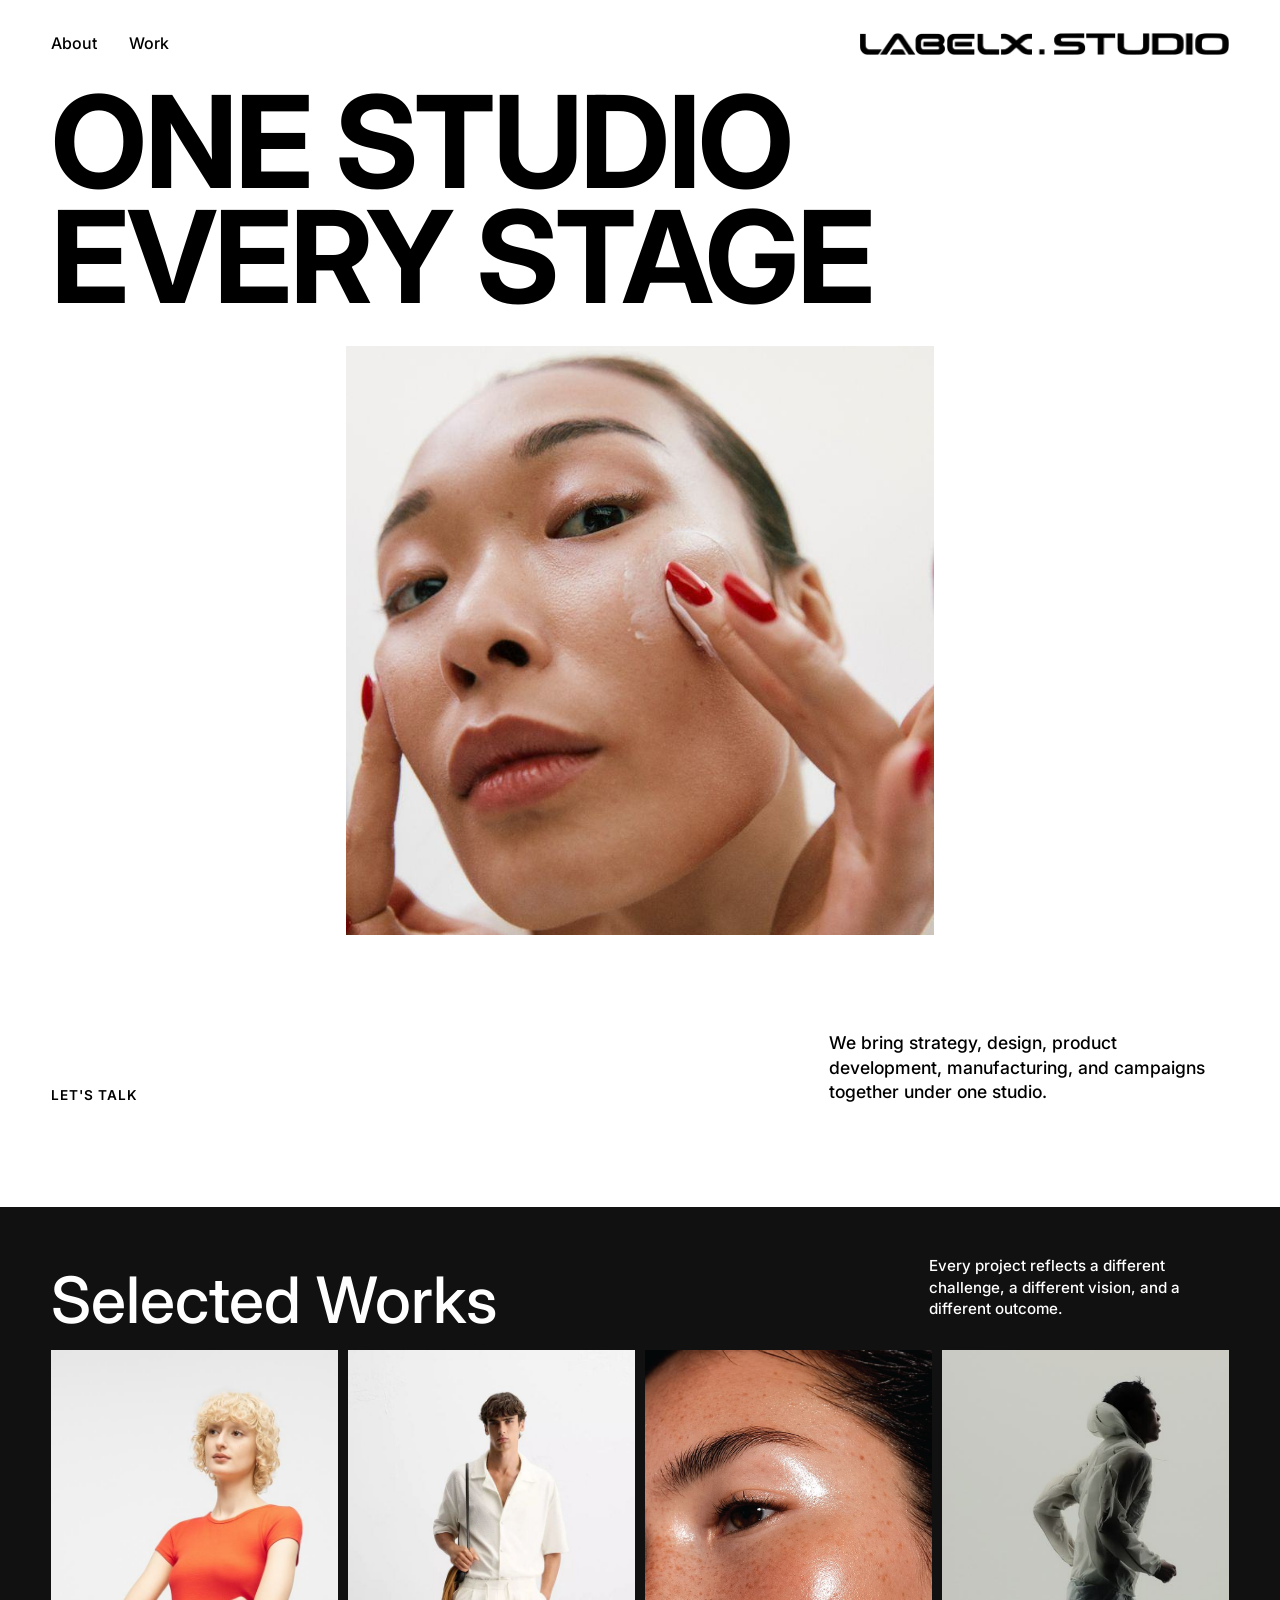
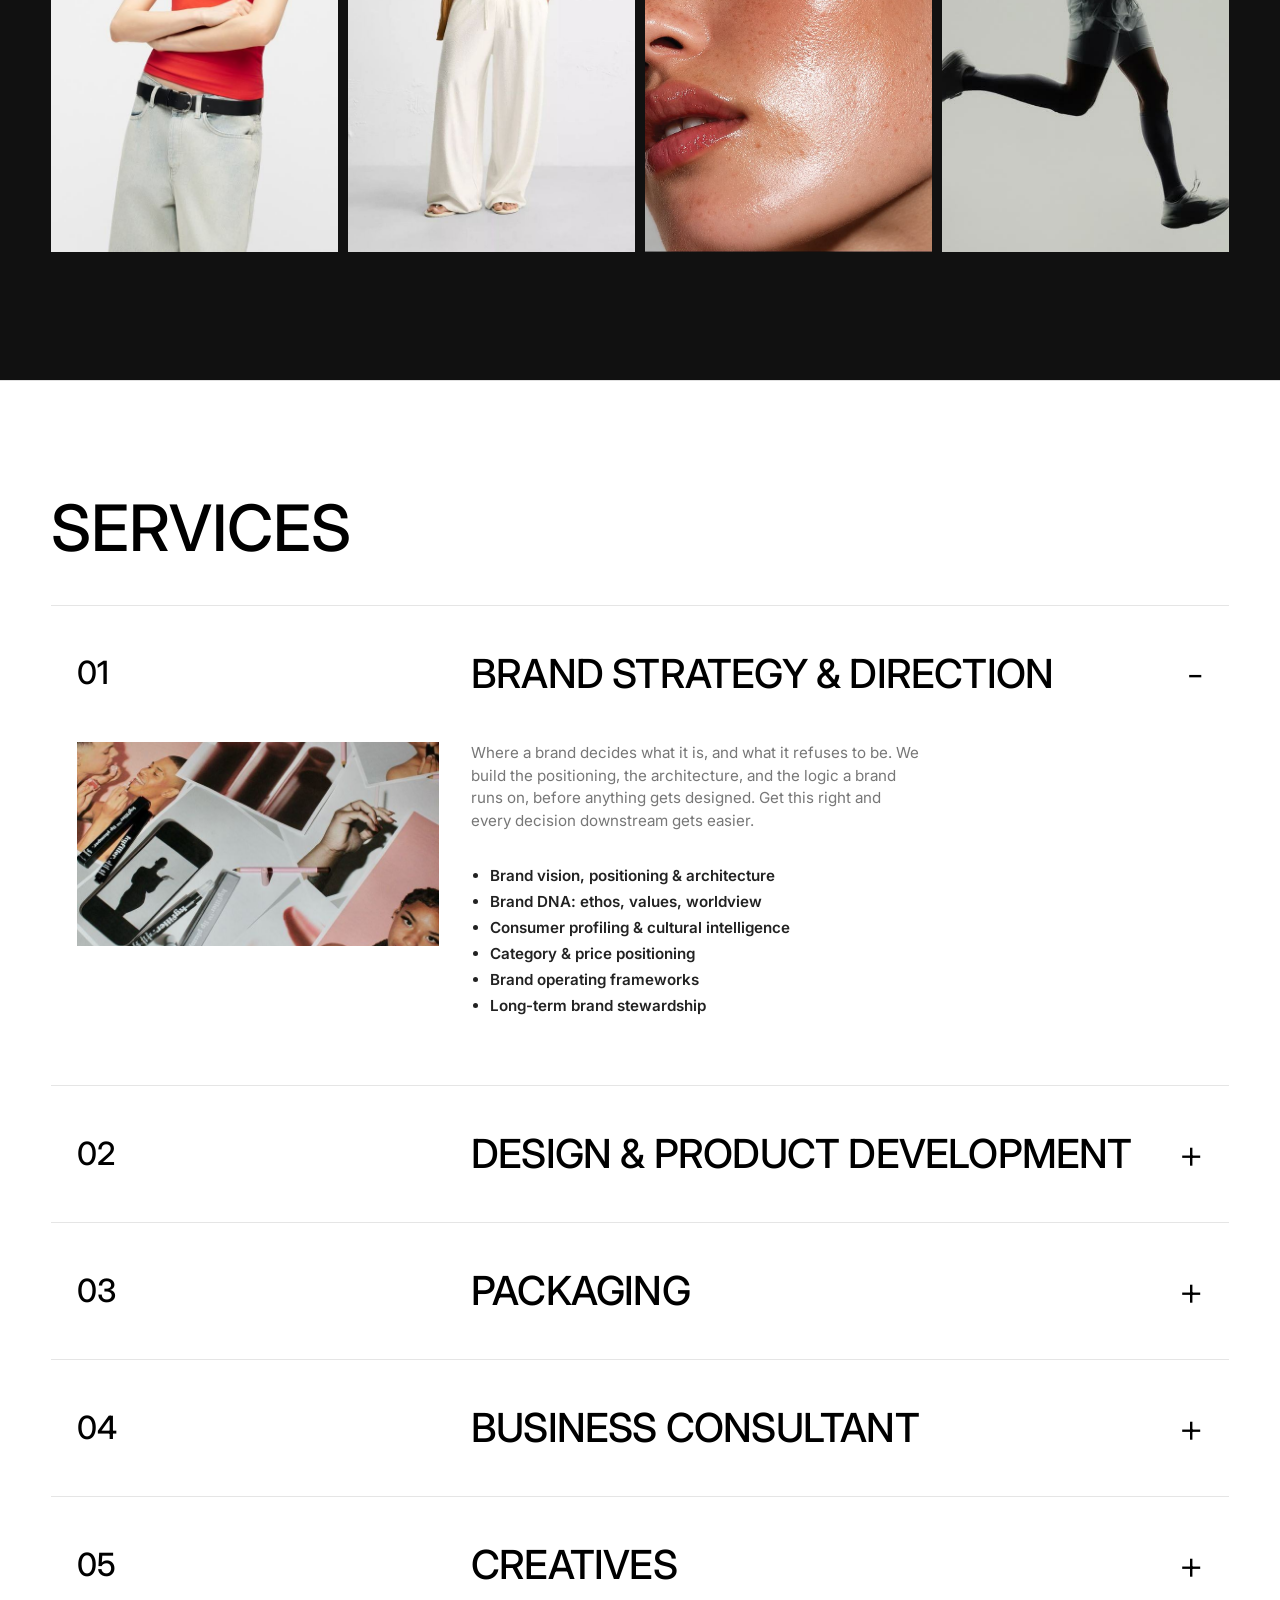
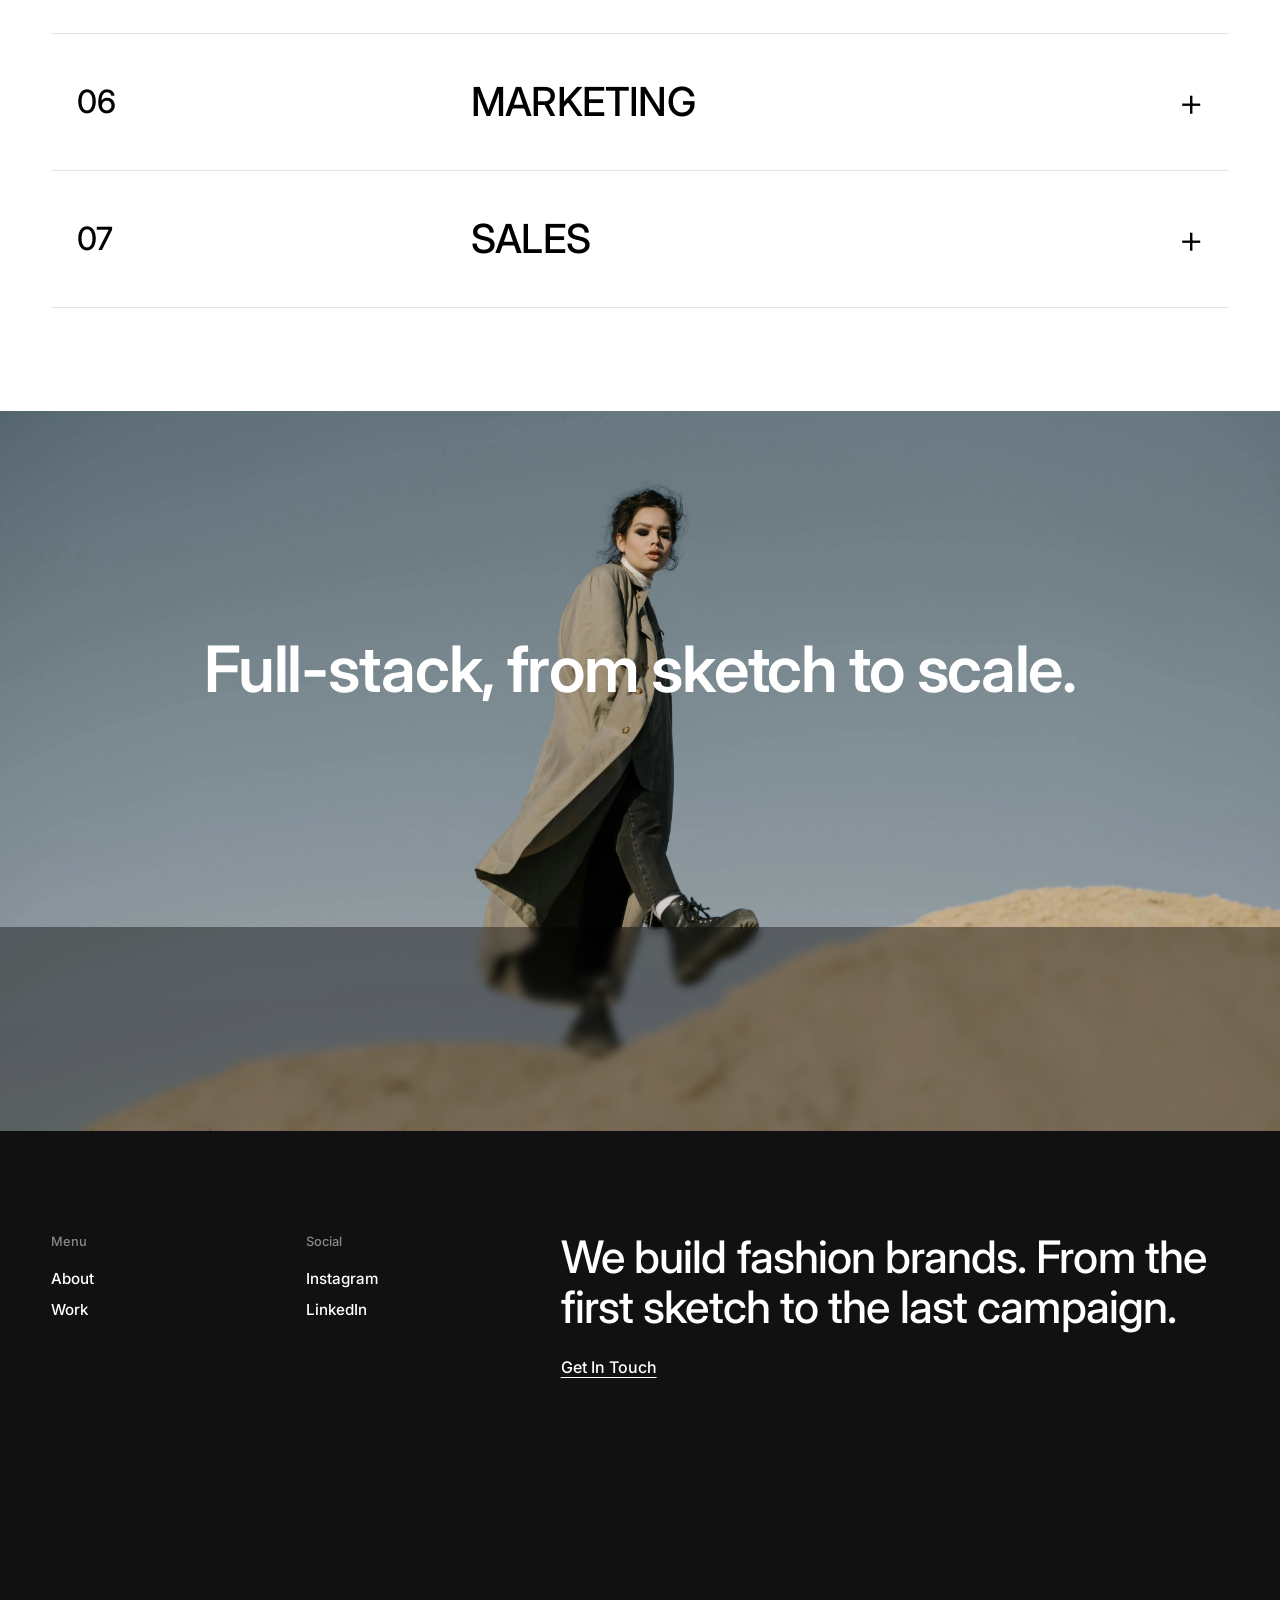
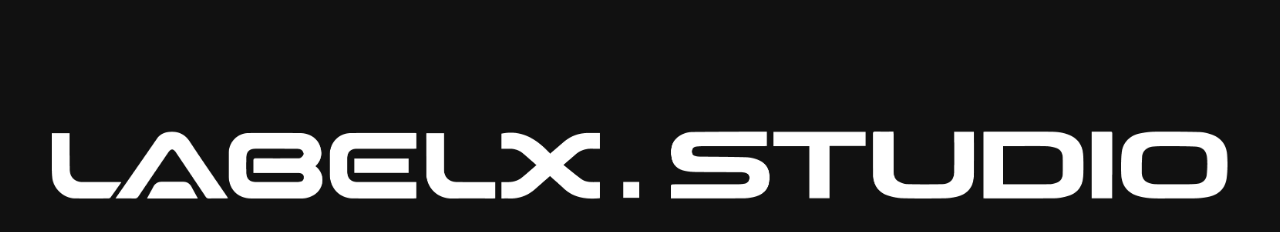
==== index.html @ be766574 "Add files via upload" ====
<!DOCTYPE html>
<html lang="en">

<head>
  <meta charset="UTF-8" />
  <meta name="viewport" content="width=device-width, initial-scale=1.0" />
  <title>LabelX Studio</title>
  <meta name="description"
    content="We build fashion and lifestyle brands. From the first idea to the final experience." />
  <link href="https://fonts.googleapis.com/css2?family=Space+Grotesk:wght@300;400;500;600;700&display=swap"
    rel="stylesheet" />
  <link rel="stylesheet" href="styles.css" />
</head>

<body>

  <!-- Navigation -->
  <nav class="main-nav">
    <div class="nav-links">
      <a href="about.html">About</a>
      <a href="work.html">Work</a>
    </div>
    <div class="nav-logo">
      <a href="index.html">
        <img src="assets/images/Logo_Top.png" alt="LabelX Studio" style="height: 22px; object-fit: contain;">
      </a>
    </div>
    <div class="hamburger"><span></span><span></span><span></span></div></nav>

  <!-- Hero Section -->
  <section class="hero-section">
    <h1 class="huge-headline">ONE STUDIO<br>EVERY STAGE</h1>
    <div class="hero-image-wrapper">
      <img id="hero-slideshow-img" src="assets/images/landing_page_img6.jpeg"
        data-images="assets/images/landing_page_img6.jpeg, assets/images/landing_page_img1.jpeg, assets/images/landing_page_img2.jpeg, assets/images/landing_page_img3.jpeg, assets/images/landing_page_img5.jpeg, assets/images/landing_page_img7.jpeg"
        alt="Studio hero image" />
    </div>
  </section>

  <div class="lets-talk-block">
    <a href="contact.html" class="left" style="text-decoration: none; color: inherit; display: inline-block;">LET'S TALK</a>
    <div class="right">
      We bring strategy, design, product development, manufacturing, and campaigns together under one studio.
    </div>
  </div>


  <!-- Selected Works -->
  <section class="selected-works section-dark">
    <div class="selected-works-header">
      <h2>Selected Works</h2>
      <p>Every project reflects a different challenge, a different vision, and a different outcome.</p>
    </div>
    <div class="works-grid">
      <div class="work-item">
        <img src="assets/images/landing_page_img8.jpeg" alt="Project Plain" />
        <div class="work-overlay">
          <h3>PROJECT PLAIN</h3>
          <p>ART DIRECTION / CONTENT CREATION / BRANDING / PHOTOGRAPHY</p>
        </div>
      </div>
      <div class="work-item">
        <img src="assets/images/landing_page_img5.jpeg" alt="Work 2" />
        <div class="work-overlay">
          <h3>MENSWEAR CAMPAIGN</h3>
          <p>ART DIRECTION / STYLING</p>
        </div>
      </div>
      <div class="work-item">
        <img src="assets/images/landing_page_img7.jpeg" alt="Work 3" />
        <div class="work-overlay">
          <h3>BEAUTY EDITORIAL</h3>
          <p>CONTENT CREATION / PHOTOGRAPHY</p>
        </div>
      </div>
      <div class="work-item">
        <img src="assets/images/landing_page_img3.jpeg" alt="Work 4" />
        <div class="work-overlay">
          <h3>ACTIVEWEAR LAUNCH</h3>
          <p>BRANDING / PRODUCTION</p>
        </div>
      </div>
    </div>
  </section>

  <!-- Services Section -->
  <section class="services-section section-light">
    <div class="services-main-header" style="margin-bottom: 2rem;">
      <h2 style="font-size: clamp(2.5rem, 5vw, 4rem); font-weight: 500; text-transform: uppercase;">Services</h2>
    </div>
    <div class="services-container">
      
      <div class="service-row active">
        <div class="service-header">
          <div class="service-number">01</div>
          <h3 class="service-title">BRAND STRATEGY & DIRECTION</h3>
          <div class="service-icon">-</div>
        </div>
        <div class="service-details">
          <div class="service-details-inner">
            <div class="service-image">
              <img src="assets/images/landing_page_img2.jpeg" alt="Brand Strategy & Direction" />
            </div>
            <div class="service-text">
              <p>Where a brand decides what it is, and what it refuses to be. We build the positioning, the architecture, and the logic a brand runs on, before anything gets designed. Get this right and every decision downstream gets easier.</p>
              <ul>
                <li>Brand vision, positioning & architecture</li>
                <li>Brand DNA: ethos, values, worldview</li>
                <li>Consumer profiling & cultural intelligence</li>
                <li>Category & price positioning</li>
                <li>Brand operating frameworks</li>
                <li>Long-term brand stewardship</li>
              </ul>
            </div>
          </div>
        </div>
      </div>

      <div class="service-row">
        <div class="service-header">
          <div class="service-number">02</div>
          <h3 class="service-title">DESIGN & PRODUCT DEVELOPMENT</h3>
          <div class="service-icon">+</div>
        </div>
        <div class="service-details">
          <div class="service-details-inner">
            <div class="service-image">
              <img src="assets/images/landing_page_img4.jpeg" alt="Design & Product Development" />
            </div>
            <div class="service-text">
              <p>We design what can actually be made, because we're the ones who make it. Collections, products, identity systems, tech packs - drawn with the constraints of production already in the room. Nothing reaches sampling that can't survive it.</p>
              <ul>
                <li>Product vision & design direction</li>
                <li>Collection & range design</li>
                <li>Tech packs & specification sheets</li>
                <li>Pattern development, grading & fit</li>
                <li>Prototyping & sampling</li>
                <li>SKU logic & product architecture</li>
              </ul>
            </div>
          </div>
        </div>
      </div>

      <div class="service-row">
        <div class="service-header">
          <div class="service-number">03</div>
          <h3 class="service-title">PACKAGING</h3>
          <div class="service-icon">+</div>
        </div>
        <div class="service-details">
          <div class="service-details-inner">
            <div class="service-image">
              <img src="assets/images/landing_page_img3.jpeg" alt="Packaging" />
            </div>
            <div class="service-text">
              <p>Delivering unboxing experiences that elevate product perception. We focus on sustainable materials and structurally sound design.</p>
              <ul>
                <li>Sustainable materials</li>
                <li>Structural design</li>
                <li>Unboxing experience</li>
              </ul>
            </div>
          </div>
        </div>
      </div>

      <div class="service-row">
        <div class="service-header">
          <div class="service-number">04</div>
          <h3 class="service-title">BUSINESS CONSULTANT</h3>
          <div class="service-icon">+</div>
        </div>
        <div class="service-details">
          <div class="service-details-inner">
            <div class="service-image">
              <img src="assets/images/landing_page_img5.jpeg" alt="Business Consultant" />
            </div>
            <div class="service-text">
              <p>Strategic advising to scale operations and optimize processes. Maximizing efficiency while preserving creative integrity.</p>
              <ul>
                <li>Operations scaling</li>
                <li>Process optimization</li>
                <li>Creative integrity preservation</li>
              </ul>
            </div>
          </div>
        </div>
      </div>

      <div class="service-row">
        <div class="service-header">
          <div class="service-number">05</div>
          <h3 class="service-title">CREATIVES</h3>
          <div class="service-icon">+</div>
        </div>
        <div class="service-details">
          <div class="service-details-inner">
            <div class="service-image">
              <img src="assets/images/landing_page_img6.jpeg" alt="Creatives" />
            </div>
            <div class="service-text">
              <p>Producing engaging content tailored to your unique audience. Photography, videography, and copy that connects.</p>
              <ul>
                <li>Photography & Videography</li>
                <li>Copywriting</li>
                <li>Audience engagement</li>
              </ul>
            </div>
          </div>
        </div>
      </div>

      <div class="service-row">
        <div class="service-header">
          <div class="service-number">06</div>
          <h3 class="service-title">MARKETING</h3>
          <div class="service-icon">+</div>
        </div>
        <div class="service-details">
          <div class="service-details-inner">
            <div class="service-image">
              <img src="assets/images/landing_page_img7.jpeg" alt="Marketing" />
            </div>
            <div class="service-text">
              <p>Driving growth through data-driven campaigns and authentic storytelling. Multi-channel strategies that convert.</p>
              <ul>
                <li>Data-driven campaigns</li>
                <li>Multi-channel strategies</li>
                <li>Authentic storytelling</li>
              </ul>
            </div>
          </div>
        </div>
      </div>

      <div class="service-row">
        <div class="service-header">
          <div class="service-number">07</div>
          <h3 class="service-title">SALES</h3>
          <div class="service-icon">+</div>
        </div>
        <div class="service-details">
          <div class="service-details-inner">
            <div class="service-image">
              <img src="assets/images/landing_page_img8.jpeg" alt="Sales" />
            </div>
            <div class="service-text">
              <p>Maximizing revenue through targeted distribution and retail strategies. B2B and DTC optimization.</p>
              <ul>
                <li>B2B optimization</li>
                <li>DTC strategies</li>
                <li>Targeted distribution</li>
              </ul>
            </div>
          </div>
        </div>
      </div>

    </div>
  </section>

  <!-- Stats / Full Stack Section -->
  <section class="stats-section">
    <div class="stats-bg-image">
      <img src="assets/images/landing_page_img1.jpeg" alt="Full-stack, from sketch to scale" />
    </div>
    <div class="stats-content">
      <h2 class="stats-headline">Full-stack, from sketch to scale.</h2>
      
      <div class="stats-bar">
        <div class="stat-item">
          <div class="stat-number">10+</div>
          <div class="stat-label">Brands built and scaled</div>
        </div>
        <div class="stat-divider"></div>
        <div class="stat-item">
          <div class="stat-number">8,000+</div>
          <div class="stat-label">Units produced monthly</div>
        </div>
        <div class="stat-divider"></div>
        <div class="stat-item">
          <div class="stat-number">5</div>
          <div class="stat-label">Disciplines, One Studio</div>
        </div>
      </div>
    </div>
  </section>

  <!-- Unified Footer -->
  <footer class="new-footer section-dark">
    <div class="footer-top-grid">
      <div class="footer-menu-col">
        <h4>Menu</h4>
        <ul>
          <li><a href="about.html">About</a></li>
          <li><a href="work.html">Work</a></li>
        </ul>
      </div>
      <div class="footer-social-col">
        <h4>Social</h4>
        <ul>
          <li><a href="https://instagram.com" target="_blank">Instagram</a></li>
          <li><a href="https://linkedin.com" target="_blank">LinkedIn</a></li>
        </ul>
      </div>
      <div class="footer-hero-col">
        <h2>We build fashion brands. From the first sketch to the last campaign.</h2>
        <a href="contact.html" class="get-in-touch">Get In Touch</a>
      </div>
    </div>
    <div class="footer-bottom-logo">
      <img src="assets/images/Logo_Bottom.png" alt="LABELX.STUDIO" />
    </div>
  </footer>

  <script src="main.js"></script>
</body>

</html>
---- styles.css ----
/* ==========================================================================
   LABELX STUDIO - PIXEL PERFECT CSS OVERHAUL
   ========================================================================== */

@import url('https://fonts.googleapis.com/css2?family=Fragment+Mono&family=Inter:ital,opsz,wght@0,14..32,100..900;1,14..32,100..900&display=swap');

:root {
  /* Colors */
  --color-bg: #ffffff;
  --color-text: #000000;
  --color-bg-dark: #111111;
  --color-text-dark: #ffffff;
  
  /* Typography */
  --font-main: "Inter", "Helvetica Neue", Helvetica, Arial, sans-serif;
  --font-secondary: "Fragment Mono", monospace;
  
  /* Spacing */
  --nav-height: 80px;
  --padding-x: 4vw;
  --padding-y: 8vw;
}

* {
  margin: 0;
  padding: 0;
  box-sizing: border-box;
}

html, body {
  background-color: var(--color-bg);
  color: var(--color-text);
  font-family: var(--font-main);
  font-size: 16px;
  line-height: 1.4;
  -webkit-font-smoothing: antialiased;
  -moz-osx-font-smoothing: grayscale;
}

body {
  overflow-x: hidden;
  padding-top: 84px; /* Ensure content isn't hidden under the fixed nav */
}

img {
  max-width: 100%;
  display: block;
}

a {
  color: inherit;
  text-decoration: none;
}

ul {
  list-style: none;
}

/* ==========================================================================
   NAVIGATION
   ========================================================================== */
.main-nav {
  display: flex;
  justify-content: space-between;
  align-items: center;
  padding: 2rem var(--padding-x);
  background: var(--color-bg);
  position: fixed; /* Use fixed so it doesn't break with body overflow-x hidden */
  top: 0;
  left: 0;
  width: 100%;
  z-index: 9999;
  transition: transform 0.3s ease-in-out;
}

.nav-links {
  display: flex;
  gap: 2rem;
}

.nav-links a {
  font-size: 1rem;
  font-weight: 500;
  color: var(--color-text);
}

.nav-links a:hover,
.nav-links a.active {
  text-decoration: underline;
  text-underline-offset: 4px;
}

.nav-logo {
  height: 20px;
}

.hamburger {
  display: none;
  cursor: pointer;
  flex-direction: column;
  gap: 4px;
  z-index: 10001;
}
.hamburger span {
  width: 24px;
  height: 2px;
  background-color: var(--color-text);
  transition: all 0.3s ease;
}
.hamburger.active span:nth-child(1) {
  transform: translateY(6px) rotate(45deg);
}
.hamburger.active span:nth-child(2) {
  opacity: 0;
}
.hamburger.active span:nth-child(3) {
  transform: translateY(-6px) rotate(-45deg);
}

/* ==========================================================================
   COMMON COMPONENTS
   ========================================================================== */
.section-dark {
  background-color: var(--color-bg-dark);
  color: var(--color-text-dark);
}

.section-light {
  background-color: var(--color-bg);
  color: var(--color-text);
}

.container {
  padding: var(--padding-y) var(--padding-x);
}

.huge-headline {
  font-size: clamp(4rem, 10vw, 9rem);
  font-weight: 700;
  line-height: 0.9;
  letter-spacing: -0.02em;
  text-transform: uppercase;
}

.large-headline {
  font-size: clamp(3rem, 6vw, 5rem);
  font-weight: 600;
  line-height: 1;
  letter-spacing: -0.01em;
}

.medium-headline {
  font-size: clamp(2rem, 4vw, 3.5rem);
  font-weight: 500;
  line-height: 1.1;
}

.small-text {
  font-size: 0.9rem;
  line-height: 1.5;
}

/* Let's Talk Block */
.lets-talk-block {
  display: flex;
  justify-content: space-between;
  padding: 2rem var(--padding-x) var(--padding-y);
  align-items: flex-end;
}
.lets-talk-block .left {
  font-size: 0.85rem;
  text-transform: uppercase;
  letter-spacing: 1px;
  font-weight: 600;
}
.lets-talk-block .right {
  max-width: 400px;
  font-size: 1.1rem;
  line-height: 1.4;
  font-weight: 500;
}

/* Grid Layouts */
.grid-2 {
  display: grid;
  grid-template-columns: 1fr 1fr;
}

.grid-3 {
  display: grid;
  grid-template-columns: repeat(3, 1fr);
  gap: 2rem;
}

.grid-4 {
  display: grid;
  grid-template-columns: repeat(4, 1fr);
  gap: 0; /* Edge to edge images */
}

/* ==========================================================================
   UNIFIED FOOTER
   ========================================================================== */
.new-footer {
  background-color: var(--color-bg-dark);
  color: var(--color-text-dark);
  padding: var(--padding-y) var(--padding-x) 2rem;
  display: flex;
  flex-direction: column;
}

.footer-top-grid {
  display: grid;
  grid-template-columns: 1fr 1fr 3fr;
  gap: 2rem;
  margin-bottom: 20rem;
}

.footer-menu-col h4,
.footer-social-col h4 {
  font-size: 0.8rem;
  color: #888;
  margin-bottom: 1rem;
  font-weight: 500;
}

.footer-menu-col ul,
.footer-social-col ul {
  display: flex;
  flex-direction: column;
  gap: 0.5rem;
}

.footer-menu-col a,
.footer-social-col a {
  font-size: 0.95rem;
  color: #fff;
  font-weight: 500;
  transition: color 0.2s ease;
}

.footer-hero-col h2 {
  font-size: clamp(2rem, 3.5vw, 3rem);
  font-weight: 500;
  line-height: 1.1;
  margin-bottom: 1.5rem;
  letter-spacing: -0.02em;
}

.get-in-touch {
  font-size: 1rem;
  font-weight: 500;
  text-decoration: underline;
  text-underline-offset: 4px;
}

.footer-bottom-logo {
  width: 100%;
  margin-top: 2rem;
}

.footer-bottom-logo img {
  width: 100%;
  height: auto;
}

@media (max-width: 768px) {
  .footer-top-grid {
    grid-template-columns: 1fr 1fr;
    gap: 3rem;
    margin-bottom: 4rem;
  }
  .footer-hero-col {
    grid-column: 1 / -1;
  }
}

/* ==========================================================================
   INDEX PAGE SPECIFIC
   ========================================================================== */
.hero-section {
  padding: 0 var(--padding-x) 4rem;
}
.hero-section .huge-headline {
  width: 100%;
}

.hero-image-wrapper {
  display: flex;
  justify-content: center;
  margin-top: 2rem;
}

.hero-image-wrapper img {
  width: 50%;
  aspect-ratio: 1/1;
  object-fit: cover;
}

.why-labelx {
  display: flex;
  min-height: 80vh;
  background: var(--color-bg-dark);
  color: var(--color-text-dark);
}

.why-labelx-left {
  flex: 1;
  padding: var(--padding-y) var(--padding-x);
  display: flex;
  flex-direction: column;
  justify-content: space-between;
}

.why-labelx-left p {
  max-width: 100%;
  font-size: 1.5rem;
  line-height: 1.4;
  color: #ccc;
  opacity: 0;
  transform: translateY(20px);
  transition: opacity 0.6s ease-out 0.2s, transform 0.6s ease-out 0.2s;
}

.why-labelx-left h2 {
  opacity: 0;
  transform: translateY(20px);
  transition: opacity 0.6s ease-out, transform 0.6s ease-out;
}

.why-labelx.in-view .why-labelx-left h2,
.why-labelx.in-view .why-labelx-left p {
  opacity: 1;
  transform: translateY(0);
}

.why-labelx-right {
  flex: 1;
  background: #ccc; /* fallback */
  overflow: hidden;
  opacity: 0;
  transition: opacity 0.8s ease-out 0.3s;
}
.why-labelx.in-view .why-labelx-right {
  opacity: 1;
}

.why-labelx-right img {
  width: 100%;
  height: 100%;
  object-fit: cover;
  transform: scale(1.15);
  transition: transform 1.5s cubic-bezier(0.2, 0.8, 0.2, 1) 0.3s;
}
.why-labelx.in-view .why-labelx-right img {
  transform: scale(1);
}

.selected-works-header {
  display: flex;
  justify-content: space-between;
  padding: 3rem var(--padding-x) 0.3rem;
  align-items: flex-start;
}
.selected-works-header h2 {
  font-size: clamp(2.5rem, 5vw, 4rem);
  font-weight: 500;
}
.selected-works-header p {
  max-width: 300px;
  font-size: 0.95rem;
  font-weight: 500;
}

.works-grid {
  display: grid;
  grid-template-columns: repeat(4, 1fr);
  gap: 10px;
  padding: 0 var(--padding-x) 8rem;
  height: 70vh;
}
.work-item {
  position: relative;
  overflow: hidden;
}
.work-item img {
  width: 100%;
  height: 100%;
  object-fit: cover;
}
.work-overlay {
  position: absolute;
  top: 0;
  left: 0;
  width: 100%;
  height: 100%;
  padding: 3rem 1.5rem 1.5rem;
  background: rgba(0,0,0,0.4);
  color: white;
  display: flex;
  flex-direction: column;
  justify-content: flex-end;
  opacity: 0;
  transition: opacity 0.3s ease;
}
.work-item:hover .work-overlay {
  opacity: 1;
}
.work-overlay h3 {
  font-size: 1.2rem;
  text-transform: uppercase;
  margin-bottom: 0.5rem;
  letter-spacing: 1px;
}
.work-overlay p {
  font-size: 0.75rem;
  text-transform: uppercase;
  letter-spacing: 0.5px;
}

/* Services Section (Selvedge Style) */
.services-section {
  padding: var(--padding-y) var(--padding-x);
  min-height: 100vh;
  display: flex;
  flex-direction: column;
  justify-content: center;
  background-color: var(--color-bg);
  color: var(--color-text);
  border-top: 1px solid #e0e0e0;
}
.services-container {
  width: 100%;
}
.service-row {
  border-bottom: 1px solid rgba(0, 0, 0, 0.1);
  overflow: hidden;
  display: flex;
  flex-direction: column;
  background-color: #ffffff; /* White bg only */
  transition: background-color 0.3s ease;
}
.service-row:first-child {
  border-top: 1px solid rgba(0, 0, 0, 0.1);
}
.service-header {
  display: grid;
  grid-template-columns: 35% 1fr 50px;
  align-items: center;
  padding: 2.5rem 2vw;
  cursor: pointer;
  transition: background-color 0.3s ease;
}
.service-number {
  font-size: 2rem;
  font-weight: 500;
}
.service-title {
  font-size: clamp(1.8rem, 3.5vw, 2.5rem);
  font-weight: 500;
  text-transform: none;
  margin: 0;
  letter-spacing: -0.02em;
}
.service-icon {
  font-size: 2.5rem;
  font-weight: 300;
  text-align: right;
  transition: transform 0.3s ease;
}

/* Details Panel with Grid Animation */
.service-details {
  display: grid;
  grid-template-rows: 0fr;
  transition: grid-template-rows 0.5s cubic-bezier(0.4, 0, 0.2, 1);
}
.service-row.active .service-details {
  grid-template-rows: 1fr;
}
.service-details-inner {
  overflow: hidden;
  display: grid;
  grid-template-columns: 35% 1fr 50px;
  padding: 0 2vw 0; /* Animated below */
  opacity: 0;
  transition: opacity 0.5s ease;
}
.service-row.active .service-details-inner {
  padding: 0 2vw 4rem;
  opacity: 1;
}

.service-image {
  width: 100%;
  max-width: 400px;
  padding-right: 2rem;
}
.service-image img {
  width: 100%;
  aspect-ratio: 16/9;
  object-fit: cover;
}
.service-text {
  display: flex;
  flex-direction: column;
  gap: 2rem;
}
.service-text p {
  font-size: 0.95rem;
  color: #777;
  line-height: 1.5;
  max-width: 450px;
}
.service-text ul {
  list-style-type: disc;
  padding-left: 1.2rem;
}
.service-text li {
  font-size: 0.95rem;
  font-weight: 600;
  margin-bottom: 0.3rem;
  color: #222;
}

@media (max-width: 768px) {
  .service-header {
    grid-template-columns: 60px 1fr 40px;
    padding: 1.5rem 0;
  }
  .service-details-inner {
    grid-template-columns: 1fr;
    gap: 2rem;
    padding: 0;
  }
  .service-row.active .service-details-inner {
    padding: 0 0 4rem;
  }
  .service-image {
    max-width: 100%;
    padding-right: 0;
  }
  .service-title {
    font-size: 1.5rem;
  }
}

/* ==========================================================================
   STATS / FULL STACK SECTION
   ========================================================================== */
.stats-section {
  position: relative;
  width: 100%;
  height: 80vh;
  min-height: 500px;
  overflow: hidden;
  display: flex;
  flex-direction: column;
  margin-bottom: 0;
}

.stats-bg-image {
  position: absolute;
  top: 0;
  left: 0;
  width: 100%;
  height: 100%;
  z-index: 0;
}

.stats-bg-image img {
  width: 100%;
  height: 100%;
  object-fit: cover;
}

.stats-content {
  position: relative;
  z-index: 1;
  display: flex;
  flex-direction: column;
  justify-content: space-between;
  height: 100%;
  width: 100%;
}

.stats-headline {
  color: white;
  font-size: clamp(3rem, 5vw, 4.5rem);
  font-weight: 600;
  padding: 3rem var(--padding-x);
  margin: auto 0; /* Auto margin centers it vertically in the flex column */
  letter-spacing: -0.02em;
  text-align: center; /* Centered the headline horizontally */
}

.stats-bar {
  display: flex;
  background: rgba(0, 0, 0, 0.4);
  backdrop-filter: blur(5px);
  -webkit-backdrop-filter: blur(5px);
  border-top: 1px solid rgba(255, 255, 255, 0.1);
}

.stat-item {
  flex: 1;
  display: flex;
  flex-direction: column;
  justify-content: center;
  align-items: center;
  padding: 3rem 1rem;
  color: white;
  text-align: center;
}

.stat-divider {
  width: 1px;
  background-color: rgba(255, 255, 255, 0.2);
}

.stat-number {
  font-size: 3.5rem;
  font-weight: 600;
  margin-bottom: 0.5rem;
}

.stat-label {
  font-size: 0.9rem;
  font-weight: 500;
}

@media (max-width: 768px) {
  .stats-section {
    height: 70vh;
  }
  .stats-headline {
    padding-bottom: 4rem;
  }
  .stats-bar {
    flex-direction: row;
  }
  .stat-divider {
    width: 1px;
    height: auto;
  }
  .stat-item {
    padding: 1rem 0.5rem;
  }
  .stat-number {
    font-size: 2rem;
  }
  .stat-label {
    font-size: 0.75rem;
  }
}

/* ==========================================================================
   SELVEDGE ABOUT PAGE
   ========================================================================== */
.selvedge-about-hero {
  padding: 4rem var(--padding-x) 0;
}
.hero-top-section {
  display: block;
  margin-top: 2rem;
  margin-bottom: 2rem;
}
.hero-right-text p {
  font-size: clamp(4rem, 10vw, 9rem);
  font-weight: 700;
  line-height: 0.9;
  letter-spacing: -0.02em;
  text-transform: uppercase;
  margin: 0;
  color: var(--color-text);
}

.hero-bottom-section {
  display: flex;
  justify-content: space-between;
  align-items: flex-end;
  border-bottom: 1px solid #e0e0e0;
  padding-bottom: 1rem;
  margin-bottom: 0; /* Image sits right underneath */
}
.huge-about-text {
  font-size: clamp(1.25rem, 2.5vw, 2.5rem);
  line-height: 0.8;
  letter-spacing: -0.04em;
  font-weight: 500;
  margin: 0;
}
.scroll-explore-text {
  font-size: 0.85rem;
  font-weight: 500;
  color: #666;
  margin-bottom: 0.5rem;
}
.selvedge-hero-image img {
  width: 100%;
  height: 70vh;
  object-fit: cover;
  display: block;
}

.selvedge-intro-block {
  padding: 6rem var(--padding-x);
  border-top: 1px solid #e0e0e0;
}
.selvedge-intro-grid {
  display: grid;
  grid-template-columns: 1fr 1fr;
  gap: 4rem;
}
.intro-left h2 {
  font-size: 2rem;
  font-weight: 500;
  margin: 0;
}
.intro-right p {
  font-size: 1.25rem;
  line-height: 1.6;
  margin-bottom: 2rem;
  color: #333;
}
.intro-right p:last-child {
  margin-bottom: 0;
}

.selvedge-founder-section {
  padding: 8rem var(--padding-x);
}
.founder-grid {
  display: grid;
  grid-template-columns: 1fr 1fr;
  gap: 4rem;
  align-items: center;
}
.founder-question {
  font-size: clamp(2rem, 4vw, 3.5rem);
  line-height: 1.1;
  font-weight: 500;
  margin: 0;
}
.founder-image-wrapper {
  margin-bottom: 0;
}
.founder-image-wrapper img {
  width: 85%;
  margin: 0 auto;
  aspect-ratio: 4/5;
  object-fit: cover;
}
.founder-bio p {
  font-size: 1.5rem;
  line-height: 1.6;
  color: #ccc;
  margin: 0;
}

.selvedge-approach-section {
  padding: 6rem var(--padding-x);
  background-color: var(--color-bg);
  color: var(--color-text);
}
.approach-header {
  font-size: clamp(3rem, 5vw, 4.5rem);
  margin-bottom: 4rem;
  font-weight: 500;
  letter-spacing: -0.02em;
}
.approach-list {
  display: flex;
  flex-direction: column;
}
.approach-row {
  display: grid;
  grid-template-columns: 1fr 1fr;
  gap: 4rem;
  padding: 2.5rem 0;
  border-top: 1px solid #000;
}
.approach-col-title h3 {
  font-size: 1.2rem;
  font-weight: 600;
  margin: 0;
}
.approach-col-text p {
  font-size: 1.1rem;
  line-height: 1.6;
  margin: 0;
  max-width: 500px;
}

@media (max-width: 768px) {
  .hero-top-section,
  .selvedge-intro-grid,
  .founder-grid,
  .approach-row {
    grid-template-columns: 1fr;
    gap: 2rem;
  }
  .hero-top-section {
    margin-bottom: 3rem;
  }
  .huge-about-text {
    font-size: 5rem;
  }
  .hero-right-text p {
    font-size: clamp(2rem, 10vw, 3.5rem);
    line-height: 1.1;
  }
}

/* ==========================================================================
   WORK PAGE SPECIFIC
   ========================================================================== */
/* ==========================================================================
   SELVEDGE WORK PAGE
   ========================================================================== */
.selvedge-work-hero {
  padding: 4rem var(--padding-x) 6rem;
  border-bottom: 1px solid #e0e0e0;
}
.huge-work-text {
  font-size: clamp(6rem, 12vw, 12rem);
  line-height: 0.8;
  letter-spacing: -0.04em;
  font-weight: 500;
  margin: 0;
  text-transform: uppercase;
}

.selvedge-projects-section {
  padding: 2rem 0.5vw;
}
.projects-grid {
  display: grid;
  grid-template-columns: 1fr 1fr;
  gap: 4rem 0.5vw;
  max-width: 100%;
  margin: 0;
}
.project-card {
  display: flex;
  flex-direction: column;
  text-decoration: none;
  color: inherit;
  transition: transform 0.3s ease;
}
.project-card:hover {
  transform: translateY(-5px);
}
.project-image-wrapper {
  margin-top: 1.5rem;
  overflow: hidden;
}
.project-image-wrapper img {
  width: 100%;
  aspect-ratio: 16/9;
  object-fit: cover;
  transition: transform 0.5s ease;
}
.project-card:hover .project-image-wrapper img {
  transform: scale(1.03);
}
.project-title-wrapper {
  margin-bottom: 0.5rem;
}
.project-title {
  font-size: 1.5rem;
  font-weight: 500;
  margin: 0;
}
.project-subtitle {
  font-size: 0.9rem;
  color: #666;
  text-transform: uppercase;
  letter-spacing: 0.5px;
}

@media (max-width: 768px) {
  .projects-grid {
    grid-template-columns: 1fr;
    gap: 4rem;
  }
}

/* ==========================================================================
   EVENTS PAGE SPECIFIC
   ========================================================================== */
.events-hero {
  padding: 2rem var(--padding-x);
}
.events-hero-img {
  margin: 4rem var(--padding-x);
}
.events-hero-img img {
  width: 100%;
  max-height: 70vh;
  object-fit: cover;
}

.events-list {
  padding: 2rem var(--padding-x) var(--padding-y);
}
.events-list h2 {
  font-size: 3rem;
  margin-bottom: 3rem;
}
.events-grid-2 {
  display: grid;
  grid-template-columns: 1fr 1fr;
  gap: 3rem;
  margin-bottom: 6rem;
}
.event-card {
  position: relative;
}
.event-card-img-wrap {
  position: relative;
  margin-bottom: 1rem;
}
.event-card-img-wrap img {
  width: 100%;
  aspect-ratio: 1/1;
  object-fit: cover;
}
.badge {
  position: absolute;
  top: 1rem;
  right: 1rem;
  background: white;
  color: black;
  padding: 0.4rem 1rem;
  border-radius: 20px;
  font-size: 0.7rem;
  font-weight: 600;
  display: flex;
  align-items: center;
  gap: 5px;
}
.badge.dark {
  background: black;
  color: white;
}
.event-card h3 {
  font-size: 1.5rem;
  margin-bottom: 0.5rem;
}
.event-card p {
  font-size: 1rem;
  color: #333;
}

/* ==========================================================================
   TICKETS PAGE SPECIFIC
   ========================================================================== */
.tickets-hero {
  padding: 2rem var(--padding-x) 0;
}
.tickets-split {
  display: grid;
  grid-template-columns: 1fr 1fr;
  align-items: center;
}
.tickets-split-img img {
  width: 100%;
  height: 60vh;
  object-fit: cover;
}
.tickets-split-text {
  padding: 4rem;
}
.tickets-split-text h2 {
  font-size: 3rem;
  line-height: 1.1;
  margin-bottom: 4rem;
}
.tickets-split-text p {
  font-size: 1rem;
  text-transform: uppercase;
  margin-bottom: 0.5rem;
}
.tickets-split-text h4 {
  font-size: 1.1rem;
  font-weight: 400;
}

.tickets-details-bar {
  background: var(--color-bg-dark);
  color: var(--color-text-dark);
  display: grid;
  grid-template-columns: repeat(4, 1fr);
  padding: 3rem var(--padding-x);
}
.detail-item h4 {
  font-size: 0.9rem;
  text-transform: uppercase;
  margin-bottom: 1rem;
  color: #888;
}
.detail-item p {
  font-size: 1.2rem;
}

.attendees-section, .speakers-section {
  padding: var(--padding-y) var(--padding-x);
}
.attendees-section h2, .speakers-section h2 {
  font-size: 3rem;
  margin-bottom: 3rem;
}
.attendees-grid {
  display: grid;
  grid-template-columns: repeat(3, 1fr);
  gap: 2rem;
}
.attendees-grid p {
  font-size: 1.1rem;
}

.tickets-dark-split {
  display: grid;
  grid-template-columns: 1fr 1fr;
}
.tickets-dark-split > div {
  padding: var(--padding-y) var(--padding-x);
}
.dark-left {
  background: var(--color-bg-dark);
  color: var(--color-text-dark);
}
.dark-left h2 { font-size: 3rem; margin-bottom: 6rem; }
.dark-left p { font-size: 1.1rem; line-height: 1.4; max-width: 300px; }

.dark-right {
  background: #f5f5f5;
  color: black;
}
.dark-right h2 { font-size: 3rem; margin-bottom: 6rem; }
.dark-right p { font-size: 1.1rem; line-height: 1.4; }

.speakers-grid {
  display: grid;
  grid-template-columns: repeat(3, 1fr);
  gap: 2rem;
  margin-bottom: 4rem;
}
.speaker-card img {
  width: 100%;
  aspect-ratio: 3/4;
  object-fit: cover;
  margin-bottom: 1rem;
}
.speaker-card h3 { font-size: 1.2rem; margin-bottom: 0.2rem; }
.speaker-card p { font-size: 0.9rem; color: #555; }

.photo-collage {
  background: var(--color-bg-dark);
  color: white;
  padding: 10rem var(--padding-x);
  position: relative;
  min-height: 80vh;
  display: flex;
  align-items: center;
  justify-content: center;
}
.photo-collage .collage-text {
  font-size: clamp(2rem, 3.5vw, 4rem);
  line-height: 1.1;
  max-width: 900px;
  position: relative;
  z-index: 10;
  text-align: left;
}
.collage-images .c-img {
  position: absolute;
  object-fit: cover;
  z-index: 5;
}
.collage-images .c-img-1 {
  width: 25vw;
  max-width: 350px;
  top: 15%;
  left: 10%;
}
.collage-images .c-img-2 {
  width: 25vw;
  max-width: 350px;
  top: 10%;
  right: 15%;
}
.collage-images .c-img-3 {
  width: 20vw;
  max-width: 250px;
  bottom: 10%;
  left: 15%;
}
.collage-images .c-img-4 {
  width: 25vw;
  max-width: 350px;
  bottom: 5%;
  right: 10%;
}

.apply-form-section {
  padding: var(--padding-y) var(--padding-x);
}
.apply-form-content {
  display: grid;
  grid-template-columns: 1fr 1fr;
  gap: 6rem;
}
.apply-form h2 {
  font-size: 4rem;
  margin-bottom: 4rem;
}
.form-grid {
  display: grid;
  grid-template-columns: 1fr 1fr;
  gap: 2rem;
  margin-bottom: 2rem;
}
.form-group-half {
  grid-column: span 1;
}
.form-group-full {
  grid-column: 1 / -1;
}
.form-group input {
  width: 100%;
  padding: 10px 0;
  border: none;
  border-bottom: 1px solid #000;
  background: transparent;
  font-family: inherit;
  font-size: 1rem;
  outline: none;
}
.form-group input::placeholder {
  color: #000;
}
.file-upload-group {
  display: flex;
  border-bottom: 1px solid #000;
  align-items: center;
}
.file-upload-group input {
  border-bottom: none;
  flex: 1;
}
.upload-btn {
  background: black;
  color: white;
  border: none;
  width: 24px;
  height: 24px;
  border-radius: 50%;
  cursor: pointer;
}
.form-note-submit {
  display: flex;
  justify-content: space-between;
  align-items: flex-end;
  margin-top: 2rem;
}
.form-note {
  font-size: 0.8rem;
}
.form-note span {
  font-size: 1.2rem;
}
.submit-btn {
  background: black;
  color: white;
  border: none;
  padding: 12px 30px;
  font-family: inherit;
  cursor: pointer;
  font-size: 1rem;
}
.apply-form-img {
  text-align: right;
}
.apply-form-img img {
  width: 100%;
  max-width: 500px;
  display: inline-block;
}

/* ==========================================================================
   CONTACT PAGE SPECIFIC
   ========================================================================== */
.contact-hero {
  padding: 4rem var(--padding-x) 2rem;
}
.contact-hero h1 {
  font-size: clamp(4rem, 8vw, 8rem);
  font-weight: 500;
}

.contact-content-split {
  display: grid;
  grid-template-columns: 1fr 1fr;
  padding: 2rem var(--padding-x) 8rem;
  gap: 4rem;
}
.contact-left-info {
  display: flex;
  flex-direction: column;
  gap: 2rem;
}
.contact-left-info h3 {
  font-size: 1.5rem;
  font-weight: 400;
  line-height: 1.3;
}
.contact-form-wrapper {
  max-width: 600px;
}
.contact-large-info {
  display: flex;
  justify-content: space-between;
  padding: 4rem var(--padding-x) 8rem;
}
.contact-large-info a {
  font-size: clamp(2rem, 4vw, 4rem);
  font-weight: 500;
  text-decoration: none;
  color: black;
}

@media (max-width: 768px) {
  /* Global grids */
  .grid-2, .grid-3, .grid-4, .footer-top, .contact-grid, .tickets-split, .tickets-dark-split, .apply-form-section, .contact-info, .apply-form-content, .form-grid, .contact-content-split {
    grid-template-columns: 1fr !important;
  }
  
  /* Navigation */
  body {
    padding-top: 60px; /* Mobile nav is shorter */
  }
  .hamburger {
    display: flex;
    order: -1;
  }
  .main-nav {
    flex-direction: row;
    padding: 1rem var(--padding-x);
    justify-content: space-between;
    align-items: center;
  }
  .nav-logo {
    position: absolute;
    left: 50%;
    transform: translateX(-50%);
  }
  .nav-logo img {
    height: 16px !important;
  }
  .nav-links {
    position: fixed;
    top: 0;
    left: 0;
    width: 100%;
    height: 100vh;
    background: var(--color-bg);
    flex-direction: column;
    justify-content: center;
    align-items: center;
    gap: 2rem;
    transform: translateY(-100%);
    transition: transform 0.4s ease-in-out;
    z-index: 10000;
  }
  .nav-links.active {
    transform: translateY(0);
  }
  .nav-links a {
    font-size: 1.8rem;
  }

  /* Hero / Typography adjustments */
  .huge-headline { 
    font-size: clamp(2rem, 10vw, 3.5rem); 
    text-align: center;
    margin-top: 3rem;
    line-height: 1.1;
  }
  .large-headline { font-size: clamp(1.8rem, 7vw, 2.5rem); }

  /* Let's Talk Block */
  .lets-talk-block {
    flex-direction: column;
    align-items: center;
    text-align: center;
    gap: 1.5rem;
  }

  /* Why LabelX */
  .why-labelx {
    flex-direction: column;
  }
  .why-labelx-right {
    min-height: 40vh;
  }

  /* Selected Works */
  .selected-works-header {
    flex-direction: column;
    gap: 1.5rem;
  }
  .works-grid {
    grid-template-columns: repeat(2, 1fr);
    height: auto;
    aspect-ratio: auto;
  }
  .work-item {
    aspect-ratio: 3/4;
  }

  /* Accordion */
  .accordion-scatter {
    height: auto;
    display: flex;
    flex-direction: column;
    align-items: flex-start;
  }
  .acc-btn {
    position: relative;
    top: auto !important; left: auto !important; right: auto !important; bottom: auto !important;
    margin-bottom: 1rem;
    font-size: 1.2rem !important;
  }
  .acc-content {
    position: relative;
    top: auto; left: auto;
    width: 100%;
  }

  /* Tickets Details Bar */
  .tickets-details-bar {
    grid-template-columns: repeat(2, 1fr);
    gap: 2rem;
  }

  /* Attendees / Speakers Grid */
  .attendees-grid, .speakers-grid {
    grid-template-columns: repeat(2, 1fr);
  }

  /* Photo Collage */
  .photo-collage {
    padding: 6rem var(--padding-x);
    min-height: 50vh;
  }
  .collage-images {
    display: none;
  }

  /* About Page */
  .about-text-block,
  .studio-founder,
  .approach-layout,
  .approach-grid {
    grid-template-columns: 1fr !important;
  }
  .about-text-block {
    gap: 1.5rem;
  }
  .founder-text {
    margin-left: 0;
  }
  .founder-image {
    margin-left: 0;
  }
  .pre-footer-cta::before {
    display: none;
  }
  .cta-copy {
    padding-top: 0;
  }
  .contact-button-wrapper {
    justify-content: center;
  }

  /* Contact Page */
  .contact-hero h1 {
    text-align: center;
  }
  .contact-large-info {
    flex-direction: row;
    justify-content: space-between;
    align-items: center;
    gap: 1rem;
  }
  .contact-large-info a {
    font-size: clamp(1.2rem, 4vw, 2rem);
  }
  .contact-left-info {
    flex-direction: row;
    justify-content: space-between;
    align-items: flex-start;
    text-align: left;
    gap: 1rem;
  }
  
  /* Footer Centering */
  .footer-hero-col h2 {
    font-size: clamp(1.5rem, 5vw, 2.2rem);
  }
  .footer-hero-col h2, .footer-hero-col a {
    text-align: center;
    display: block;
    margin: 0 auto 1.5rem auto;
  }
  .footer-social-col, .footer-menu-col {
    text-align: center;
  }
  .footer-social-col ul, .footer-menu-col ul {
    align-items: center;
  }
}

@media (max-width: 480px) {
  /* Even smaller screens */
  .works-grid, .tickets-details-bar, .attendees-grid, .speakers-grid {
    grid-template-columns: 1fr;
  }
}

/* ==========================================================================
   PROJECT DETAIL PAGE (DYNAMIC)
   ========================================================================== */
.project-detail-header {
  padding: 10rem var(--padding-x) 4rem;
  display: grid;
  grid-template-columns: repeat(4, 1fr);
  row-gap: 2rem;
}
.huge-project-title {
  grid-column: 1 / 5;
  font-size: clamp(5rem, 12vw, 10rem);
  font-weight: 500;
  line-height: 0.9;
  letter-spacing: -0.02em;
  margin: 0;
  text-transform: capitalize;
  opacity: 0;
  animation: fadeSlideUp 0.8s ease forwards 0.1s;
}
.project-tagline {
  grid-column: 3 / 5;
  font-size: clamp(1.2rem, 2vw, 1.8rem);
  color: #666;
  margin: 0 0 4rem 0;
  text-transform: uppercase;
  letter-spacing: 0.5px;
  opacity: 0;
  animation: fadeSlideUp 0.8s ease forwards 0.3s;
}
.project-metadata {
  grid-column: 1 / 5;
  display: grid;
  grid-template-columns: repeat(4, 1fr);
  gap: 1rem;
  border-top: 1px solid #000;
  padding-top: 2rem;
  opacity: 0;
  animation: fadeSlideUp 0.8s ease forwards 0.5s;
}
.meta-item {
  display: flex;
  flex-direction: column;
  gap: 0.5rem;
}
.meta-item:nth-child(4) {
  align-items: flex-end;
  text-align: right;
}
.meta-label {
  font-size: 0.8rem;
  font-family: var(--font-secondary);
  color: #888;
  text-transform: uppercase;
  letter-spacing: 1px;
}
.meta-value {
  font-size: 1rem;
  font-weight: 500;
}
.project-detail-hero img {
  width: 100%;
  max-height: 80vh;
  object-fit: cover;
  opacity: 0;
  animation: fadeSlideUp 1s ease forwards 0.7s;
}

@keyframes fadeSlideUp {
  from {
    opacity: 0;
    transform: translateY(20px);
  }
  to {
    opacity: 1;
    transform: translateY(0);
  }
}
.project-detail-content {
  display: grid;
  grid-template-columns: 1fr 3fr;
  gap: 4rem;
  padding: 6rem var(--padding-x);
}
.project-info-label h3 {
  font-size: 1rem;
  text-transform: uppercase;
  letter-spacing: 1px;
  color: #666;
}
.project-info-text p {
  font-size: clamp(1.5rem, 3vw, 2.5rem);
  line-height: 1.4;
  font-weight: 500;
  max-width: 1200px;
}
.project-detail-gallery {
  display: grid;
  grid-template-columns: 1fr 1fr;
  gap: 1.5vw;
  padding: 0 1.5vw 6rem;
}
.project-detail-gallery img {
  width: 100%;
  aspect-ratio: 4/5;
  object-fit: cover;
}
.project-detail-footer {
  padding: 4rem var(--padding-x) 8rem;
  text-align: center;
}
.back-to-work {
  font-size: 1.2rem;
  font-weight: 500;
  text-transform: uppercase;
  text-decoration: none;
  border-bottom: 1px solid #000;
  padding-bottom: 5px;
  transition: opacity 0.3s ease;
}
.back-to-work:hover {
  opacity: 0.5;
}
@media (max-width: 768px) {
  .project-detail-content {
    grid-template-columns: 1fr;
    gap: 2rem;
  }
  .project-detail-gallery {
    grid-template-columns: 1fr;
    padding: 0 var(--padding-x) 6rem;
  }
}

.project-related-section {
  padding: 6rem var(--padding-x) 2rem;
  border-top: 1px solid #000;
  margin-top: 4rem;
}
.related-title {
  font-size: clamp(2rem, 4vw, 3rem);
  font-weight: 500;
  margin-bottom: 4rem;
  text-transform: uppercase;
}
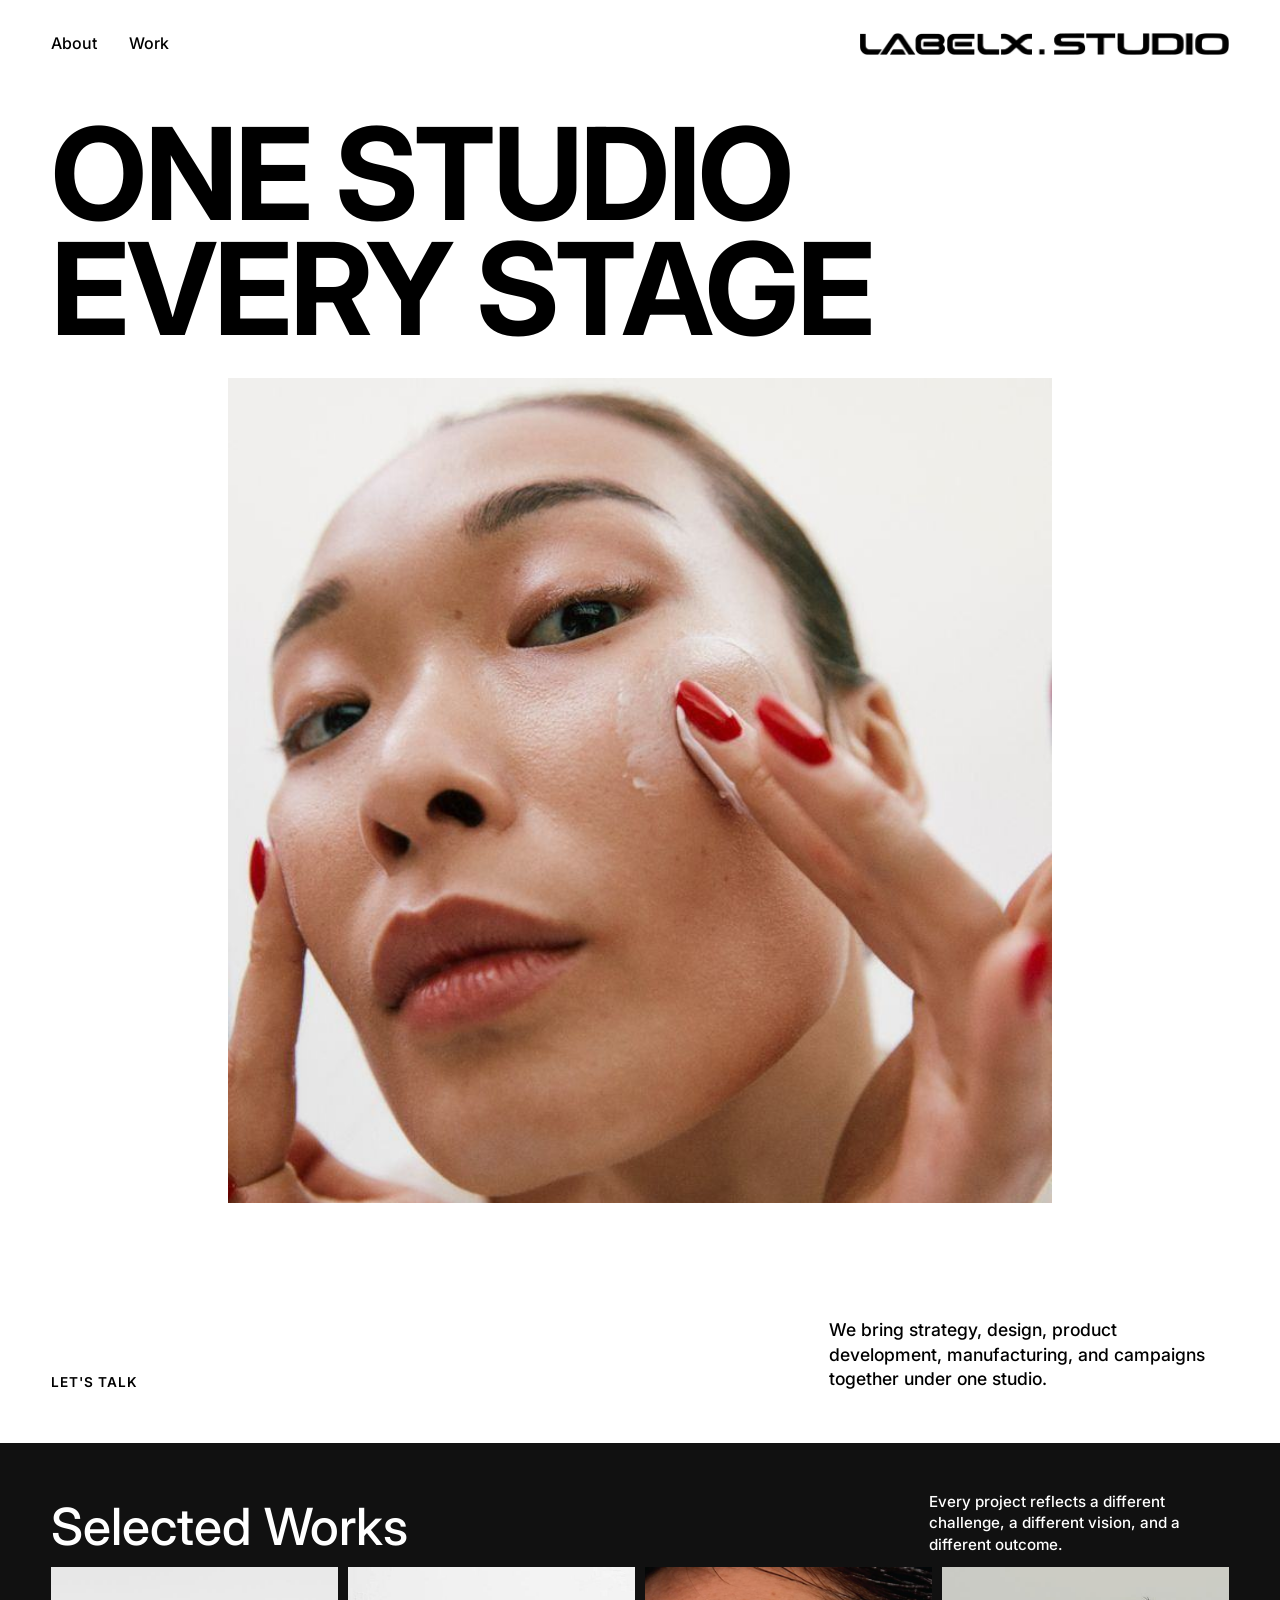
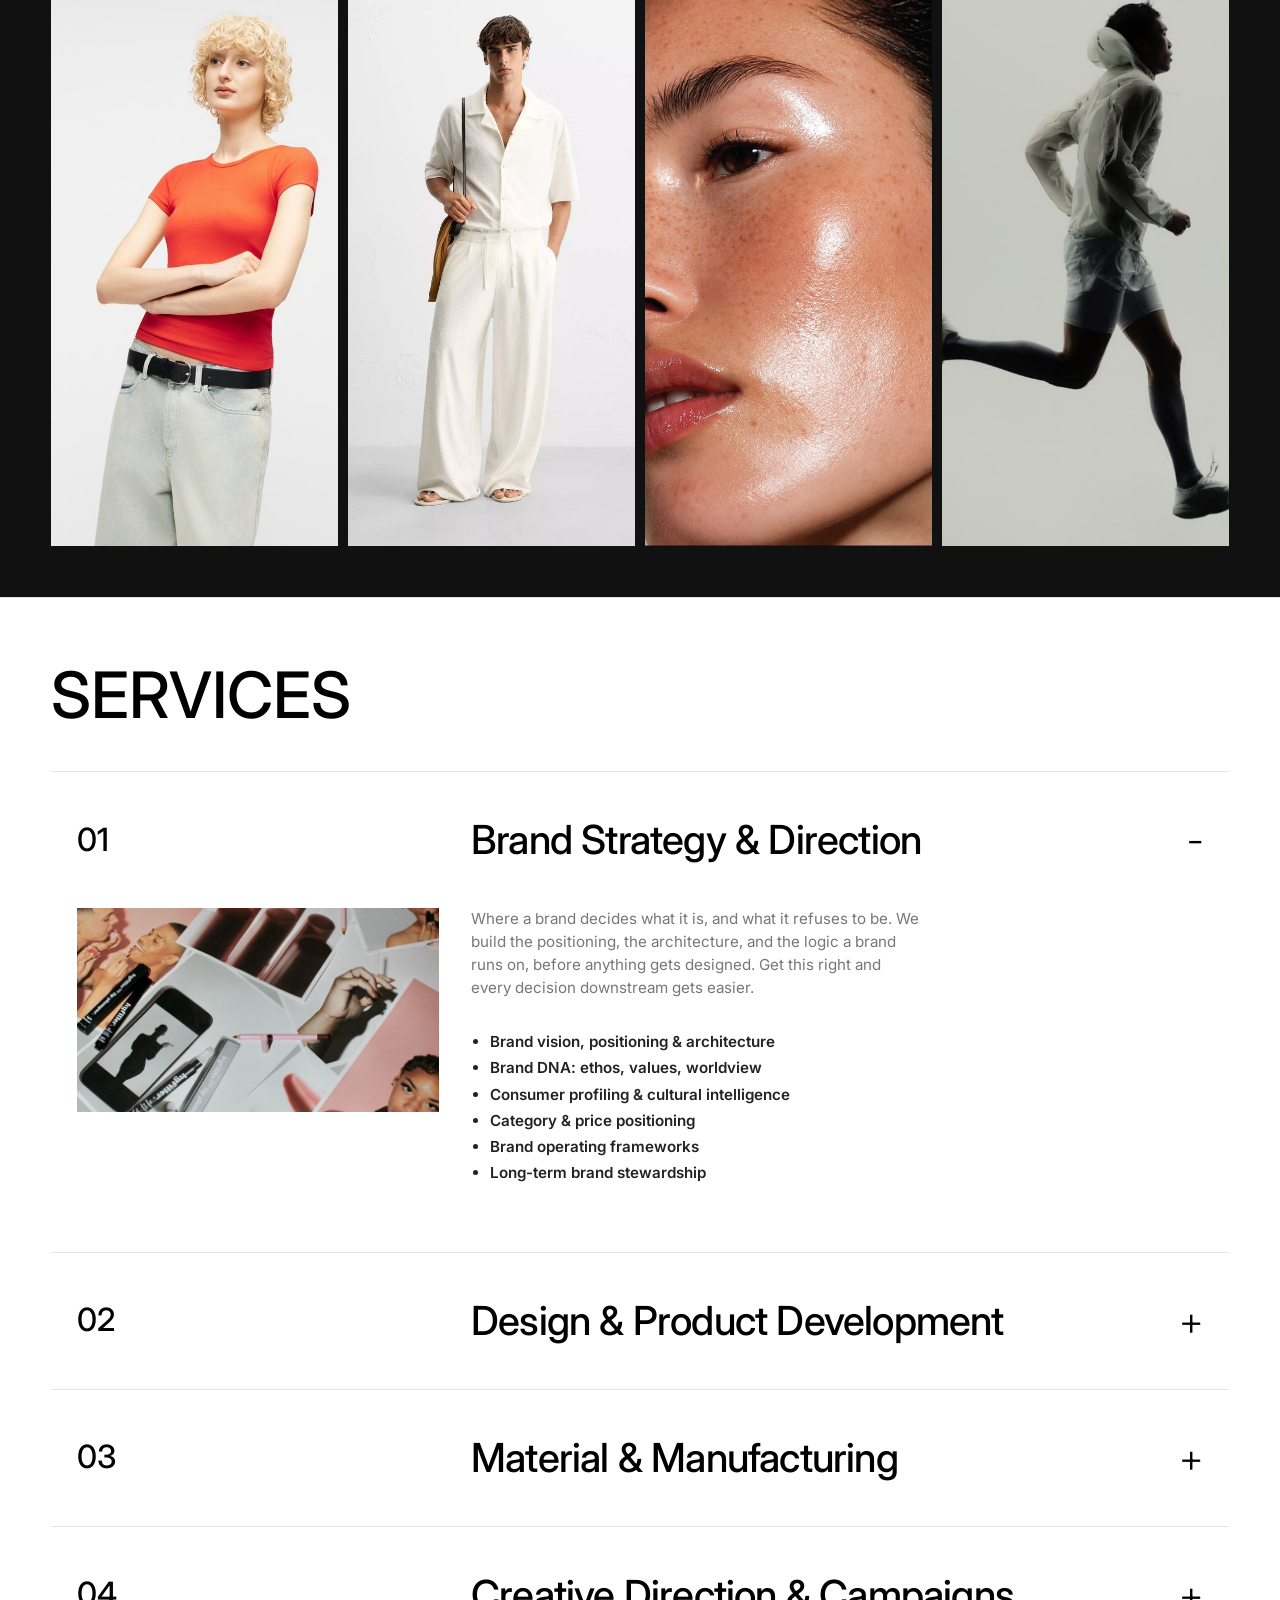
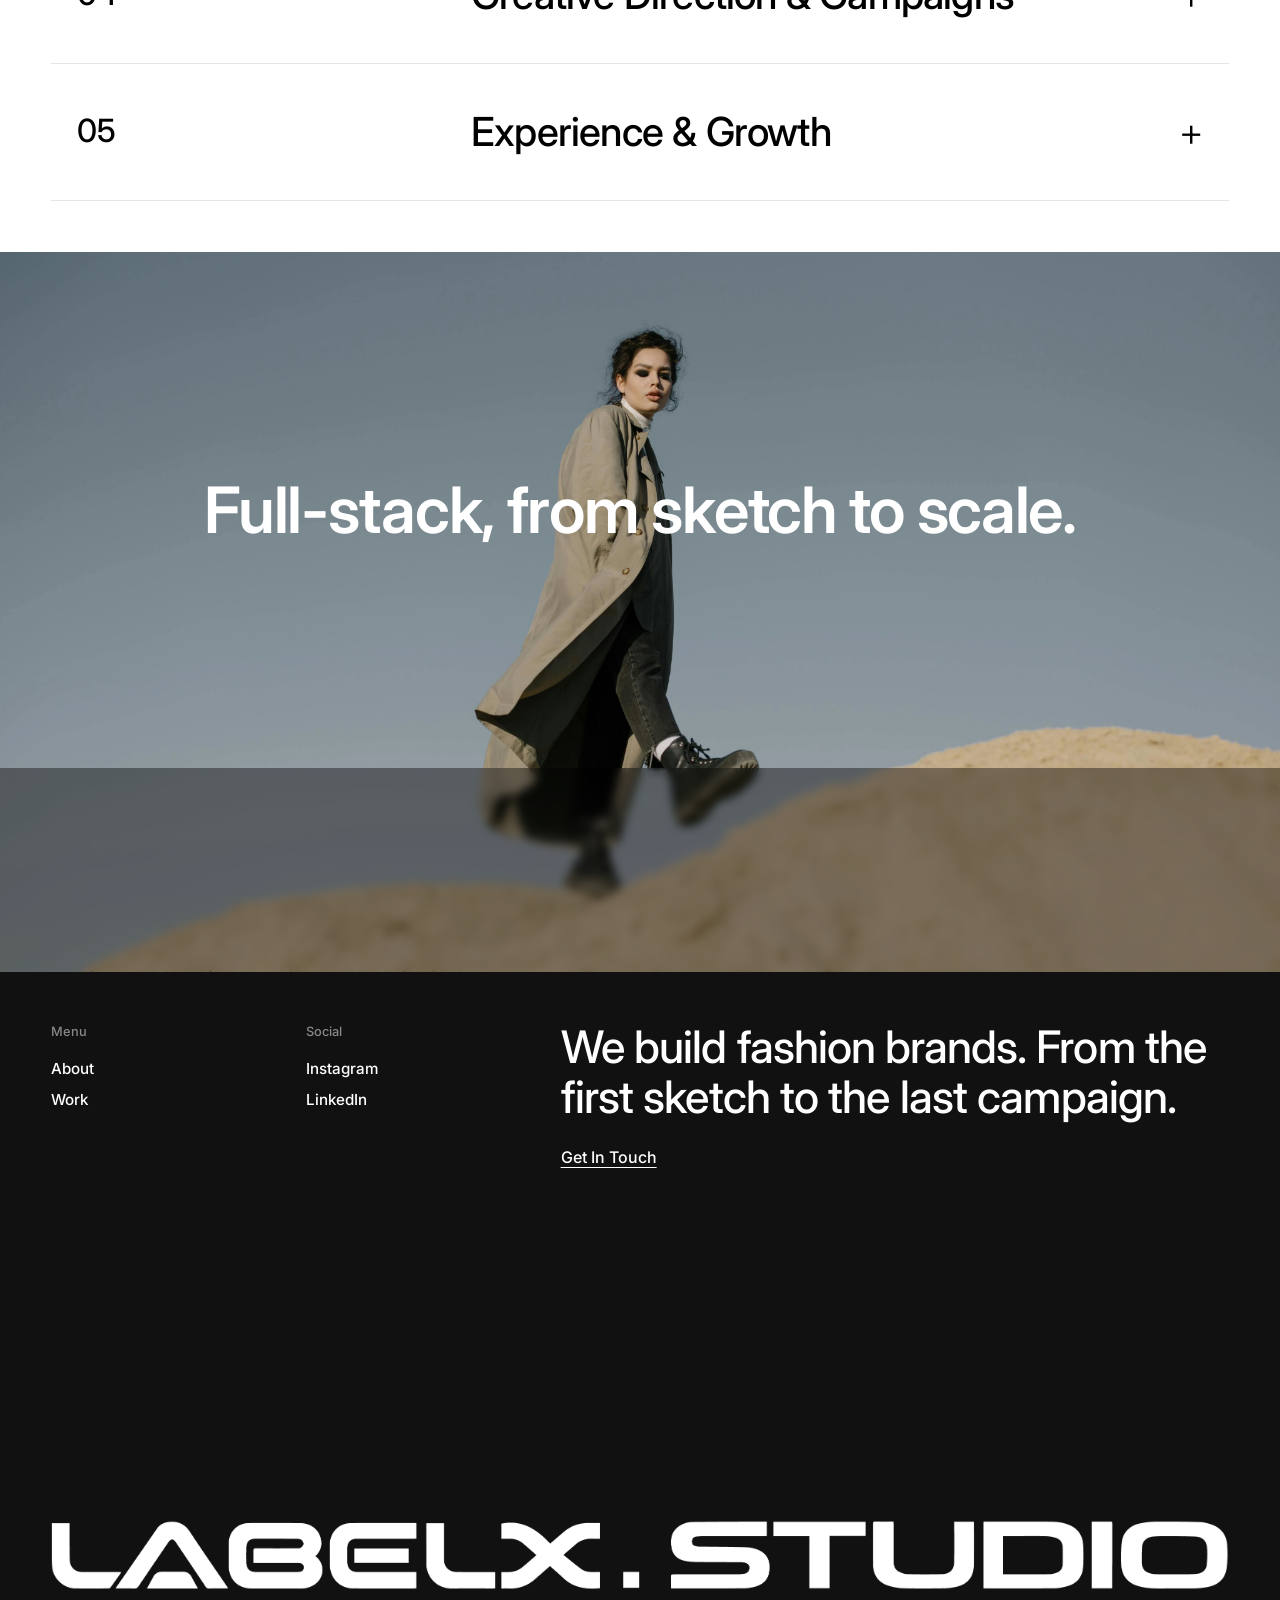
==== commit b6e2a080: "Add files via upload" ====
--- a/index.html
+++ b/index.html
@@ -9,7 +9,7 @@
     content="We build fashion and lifestyle brands. From the first idea to the final experience." />
   <link href="https://fonts.googleapis.com/css2?family=Space+Grotesk:wght@300;400;500;600;700&display=swap"
     rel="stylesheet" />
-  <link rel="stylesheet" href="styles.css" />
+  <link rel="stylesheet" href="styles.css?v=1.1" />
 </head>
 
 <body>
@@ -25,7 +25,8 @@
         <img src="assets/images/Logo_Top.png" alt="LabelX Studio" style="height: 22px; object-fit: contain;">
       </a>
     </div>
-    <div class="hamburger"><span></span><span></span><span></span></div></nav>
+    <div class="hamburger"><span></span><span></span><span></span></div>
+  </nav>
 
   <!-- Hero Section -->
   <section class="hero-section">
@@ -38,7 +39,8 @@
   </section>
 
   <div class="lets-talk-block">
-    <a href="contact.html" class="left" style="text-decoration: none; color: inherit; display: inline-block;">LET'S TALK</a>
+    <a href="contact.html" class="left" style="text-decoration: none; color: inherit; display: inline-block;">LET'S
+      TALK</a>
     <div class="right">
       We bring strategy, design, product development, manufacturing, and campaigns together under one studio.
     </div>
@@ -89,11 +91,11 @@
       <h2 style="font-size: clamp(2.5rem, 5vw, 4rem); font-weight: 500; text-transform: uppercase;">Services</h2>
     </div>
     <div class="services-container">
-      
+
       <div class="service-row active">
         <div class="service-header">
           <div class="service-number">01</div>
-          <h3 class="service-title">BRAND STRATEGY & DIRECTION</h3>
+          <h3 class="service-title">Brand Strategy & Direction</h3>
           <div class="service-icon">-</div>
         </div>
         <div class="service-details">
@@ -102,7 +104,9 @@
               <img src="assets/images/landing_page_img2.jpeg" alt="Brand Strategy & Direction" />
             </div>
             <div class="service-text">
-              <p>Where a brand decides what it is, and what it refuses to be. We build the positioning, the architecture, and the logic a brand runs on, before anything gets designed. Get this right and every decision downstream gets easier.</p>
+              <p>Where a brand decides what it is, and what it refuses to be. We build the positioning, the
+                architecture, and the logic a brand runs on, before anything gets designed. Get this right and every
+                decision downstream gets easier.</p>
               <ul>
                 <li>Brand vision, positioning & architecture</li>
                 <li>Brand DNA: ethos, values, worldview</li>
@@ -119,7 +123,7 @@
       <div class="service-row">
         <div class="service-header">
           <div class="service-number">02</div>
-          <h3 class="service-title">DESIGN & PRODUCT DEVELOPMENT</h3>
+          <h3 class="service-title">Design & Product Development</h3>
           <div class="service-icon">+</div>
         </div>
         <div class="service-details">
@@ -128,7 +132,9 @@
               <img src="assets/images/landing_page_img4.jpeg" alt="Design & Product Development" />
             </div>
             <div class="service-text">
-              <p>We design what can actually be made, because we're the ones who make it. Collections, products, identity systems, tech packs - drawn with the constraints of production already in the room. Nothing reaches sampling that can't survive it.</p>
+              <p>We design what can actually be made, because we're the ones who make it. Collections, products,
+                identity systems, tech packs - drawn with the constraints of production already in the room. Nothing
+                reaches sampling that can't survive it.</p>
               <ul>
                 <li>Product vision & design direction</li>
                 <li>Collection & range design</li>
@@ -145,7 +151,7 @@
       <div class="service-row">
         <div class="service-header">
           <div class="service-number">03</div>
-          <h3 class="service-title">PACKAGING</h3>
+          <h3 class="service-title">Material & Manufacturing</h3>
           <div class="service-icon">+</div>
         </div>
         <div class="service-details">
@@ -154,7 +160,8 @@
               <img src="assets/images/landing_page_img3.jpeg" alt="Packaging" />
             </div>
             <div class="service-text">
-              <p>Delivering unboxing experiences that elevate product perception. We focus on sustainable materials and structurally sound design.</p>
+              <p>Delivering unboxing experiences that elevate product perception. We focus on sustainable materials and
+                structurally sound design.</p>
               <ul>
                 <li>Sustainable materials</li>
                 <li>Structural design</li>
@@ -168,7 +175,7 @@
       <div class="service-row">
         <div class="service-header">
           <div class="service-number">04</div>
-          <h3 class="service-title">BUSINESS CONSULTANT</h3>
+          <h3 class="service-title">Creative Direction & Campaigns</h3>
           <div class="service-icon">+</div>
         </div>
         <div class="service-details">
@@ -177,7 +184,8 @@
               <img src="assets/images/landing_page_img5.jpeg" alt="Business Consultant" />
             </div>
             <div class="service-text">
-              <p>Strategic advising to scale operations and optimize processes. Maximizing efficiency while preserving creative integrity.</p>
+              <p>Strategic advising to scale operations and optimize processes. Maximizing efficiency while preserving
+                creative integrity.</p>
               <ul>
                 <li>Operations scaling</li>
                 <li>Process optimization</li>
@@ -191,7 +199,7 @@
       <div class="service-row">
         <div class="service-header">
           <div class="service-number">05</div>
-          <h3 class="service-title">CREATIVES</h3>
+          <h3 class="service-title">Experience & Growth</h3>
           <div class="service-icon">+</div>
         </div>
         <div class="service-details">
@@ -200,7 +208,8 @@
               <img src="assets/images/landing_page_img6.jpeg" alt="Creatives" />
             </div>
             <div class="service-text">
-              <p>Producing engaging content tailored to your unique audience. Photography, videography, and copy that connects.</p>
+              <p>Producing engaging content tailored to your unique audience. Photography, videography, and copy that
+                connects.</p>
               <ul>
                 <li>Photography & Videography</li>
                 <li>Copywriting</li>
@@ -211,51 +220,6 @@
         </div>
       </div>
 
-      <div class="service-row">
-        <div class="service-header">
-          <div class="service-number">06</div>
-          <h3 class="service-title">MARKETING</h3>
-          <div class="service-icon">+</div>
-        </div>
-        <div class="service-details">
-          <div class="service-details-inner">
-            <div class="service-image">
-              <img src="assets/images/landing_page_img7.jpeg" alt="Marketing" />
-            </div>
-            <div class="service-text">
-              <p>Driving growth through data-driven campaigns and authentic storytelling. Multi-channel strategies that convert.</p>
-              <ul>
-                <li>Data-driven campaigns</li>
-                <li>Multi-channel strategies</li>
-                <li>Authentic storytelling</li>
-              </ul>
-            </div>
-          </div>
-        </div>
-      </div>
-
-      <div class="service-row">
-        <div class="service-header">
-          <div class="service-number">07</div>
-          <h3 class="service-title">SALES</h3>
-          <div class="service-icon">+</div>
-        </div>
-        <div class="service-details">
-          <div class="service-details-inner">
-            <div class="service-image">
-              <img src="assets/images/landing_page_img8.jpeg" alt="Sales" />
-            </div>
-            <div class="service-text">
-              <p>Maximizing revenue through targeted distribution and retail strategies. B2B and DTC optimization.</p>
-              <ul>
-                <li>B2B optimization</li>
-                <li>DTC strategies</li>
-                <li>Targeted distribution</li>
-              </ul>
-            </div>
-          </div>
-        </div>
-      </div>
 
     </div>
   </section>
@@ -267,7 +231,7 @@
     </div>
     <div class="stats-content">
       <h2 class="stats-headline">Full-stack, from sketch to scale.</h2>
-      
+
       <div class="stats-bar">
         <div class="stat-item">
           <div class="stat-number">10+</div>
@@ -317,4 +281,4 @@
   <script src="main.js"></script>
 </body>
 
-</html>
+</html>
--- a/styles.css
+++ b/styles.css
@@ -10,15 +10,16 @@
   --color-text: #000000;
   --color-bg-dark: #111111;
   --color-text-dark: #ffffff;
-  
+
   /* Typography */
   --font-main: "Inter", "Helvetica Neue", Helvetica, Arial, sans-serif;
   --font-secondary: "Fragment Mono", monospace;
-  
+
   /* Spacing */
   --nav-height: 80px;
   --padding-x: 4vw;
   --padding-y: 8vw;
+  --padding-y-half: 4vw;
 }
 
 * {
@@ -27,7 +28,8 @@
   box-sizing: border-box;
 }
 
-html, body {
+html,
+body {
   background-color: var(--color-bg);
   color: var(--color-text);
   font-family: var(--font-main);
@@ -39,7 +41,8 @@
 
 body {
   overflow-x: hidden;
-  padding-top: 84px; /* Ensure content isn't hidden under the fixed nav */
+  padding-top: 84px;
+  /* Ensure content isn't hidden under the fixed nav */
 }
 
 img {
@@ -65,7 +68,8 @@
   align-items: center;
   padding: 2rem var(--padding-x);
   background: var(--color-bg);
-  position: fixed; /* Use fixed so it doesn't break with body overflow-x hidden */
+  position: fixed;
+  /* Use fixed so it doesn't break with body overflow-x hidden */
   top: 0;
   left: 0;
   width: 100%;
@@ -101,18 +105,22 @@
   gap: 4px;
   z-index: 10001;
 }
+
 .hamburger span {
   width: 24px;
   height: 2px;
   background-color: var(--color-text);
   transition: all 0.3s ease;
 }
+
 .hamburger.active span:nth-child(1) {
   transform: translateY(6px) rotate(45deg);
 }
+
 .hamburger.active span:nth-child(2) {
   opacity: 0;
 }
+
 .hamburger.active span:nth-child(3) {
   transform: translateY(-6px) rotate(-45deg);
 }
@@ -164,15 +172,17 @@
 .lets-talk-block {
   display: flex;
   justify-content: space-between;
-  padding: 2rem var(--padding-x) var(--padding-y);
+  padding: var(--padding-y-half) var(--padding-x) var(--padding-y-half);
   align-items: flex-end;
 }
+
 .lets-talk-block .left {
   font-size: 0.85rem;
   text-transform: uppercase;
   letter-spacing: 1px;
   font-weight: 600;
 }
+
 .lets-talk-block .right {
   max-width: 400px;
   font-size: 1.1rem;
@@ -195,7 +205,8 @@
 .grid-4 {
   display: grid;
   grid-template-columns: repeat(4, 1fr);
-  gap: 0; /* Edge to edge images */
+  gap: 0;
+  /* Edge to edge images */
 }
 
 /* ==========================================================================
@@ -204,7 +215,7 @@
 .new-footer {
   background-color: var(--color-bg-dark);
   color: var(--color-text-dark);
-  padding: var(--padding-y) var(--padding-x) 2rem;
+  padding: var(--padding-y-half) var(--padding-x) 2rem;
   display: flex;
   flex-direction: column;
 }
@@ -270,6 +281,7 @@
     gap: 3rem;
     margin-bottom: 4rem;
   }
+
   .footer-hero-col {
     grid-column: 1 / -1;
   }
@@ -281,8 +293,23 @@
 .hero-section {
   padding: 0 var(--padding-x) 4rem;
 }
+
 .hero-section .huge-headline {
   width: 100%;
+  margin-top: 2rem;
+  /* Fixes overlap in mobile view by adding positive space */
+}
+
+@media (min-width: 769px) {
+  .hero-section {
+    padding-top: 2rem;
+    /* Reduced space further for desktop */
+  }
+
+  .hero-section .huge-headline {
+    margin-top: 0;
+    /* Reset the mobile margin */
+  }
 }
 
 .hero-image-wrapper {
@@ -292,7 +319,7 @@
 }
 
 .hero-image-wrapper img {
-  width: 50%;
+  width: 70%;
   aspect-ratio: 1/1;
   object-fit: cover;
 }
@@ -336,11 +363,13 @@
 
 .why-labelx-right {
   flex: 1;
-  background: #ccc; /* fallback */
+  background: #ccc;
+  /* fallback */
   overflow: hidden;
   opacity: 0;
   transition: opacity 0.8s ease-out 0.3s;
 }
+
 .why-labelx.in-view .why-labelx-right {
   opacity: 1;
 }
@@ -352,6 +381,7 @@
   transform: scale(1.15);
   transition: transform 1.5s cubic-bezier(0.2, 0.8, 0.2, 1) 0.3s;
 }
+
 .why-labelx.in-view .why-labelx-right img {
   transform: scale(1);
 }
@@ -362,32 +392,57 @@
   padding: 3rem var(--padding-x) 0.3rem;
   align-items: flex-start;
 }
+
 .selected-works-header h2 {
-  font-size: clamp(2.5rem, 5vw, 4rem);
-  font-weight: 500;
-}
+  font-size: clamp(2.25rem, 5vw, 3.2rem);
+  font-weight: 500;
+}
+
 .selected-works-header p {
   max-width: 300px;
   font-size: 0.95rem;
   font-weight: 500;
 }
 
+@media (max-width: 768px) {
+  .selected-works-header {
+    flex-direction: column;
+    align-items: center;
+    text-align: center;
+    gap: 0;
+    padding-bottom: 1.5rem;
+    /* Adjusted space after the text */
+  }
+
+  .selected-works-header h2 {
+    margin-bottom: 0;
+  }
+
+  .selected-works-header p {
+    margin-top: -1rem;
+    /* Drastically reduced visual space */
+  }
+}
+
 .works-grid {
   display: grid;
   grid-template-columns: repeat(4, 1fr);
   gap: 10px;
-  padding: 0 var(--padding-x) 8rem;
+  padding: 0 var(--padding-x) var(--padding-y-half);
   height: 70vh;
 }
+
 .work-item {
   position: relative;
   overflow: hidden;
 }
+
 .work-item img {
   width: 100%;
   height: 100%;
   object-fit: cover;
 }
+
 .work-overlay {
   position: absolute;
   top: 0;
@@ -395,7 +450,7 @@
   width: 100%;
   height: 100%;
   padding: 3rem 1.5rem 1.5rem;
-  background: rgba(0,0,0,0.4);
+  background: rgba(0, 0, 0, 0.4);
   color: white;
   display: flex;
   flex-direction: column;
@@ -403,24 +458,27 @@
   opacity: 0;
   transition: opacity 0.3s ease;
 }
+
 .work-item:hover .work-overlay {
   opacity: 1;
 }
+
 .work-overlay h3 {
   font-size: 1.2rem;
   text-transform: uppercase;
   margin-bottom: 0.5rem;
   letter-spacing: 1px;
 }
+
 .work-overlay p {
   font-size: 0.75rem;
   text-transform: uppercase;
   letter-spacing: 0.5px;
 }
 
-/* Services Section (Selvedge Style) */
+/* Services Section (LabelX Style) */
 .services-section {
-  padding: var(--padding-y) var(--padding-x);
+  padding: var(--padding-y-half) var(--padding-x) var(--padding-y-half);
   min-height: 100vh;
   display: flex;
   flex-direction: column;
@@ -429,20 +487,25 @@
   color: var(--color-text);
   border-top: 1px solid #e0e0e0;
 }
+
 .services-container {
   width: 100%;
 }
+
 .service-row {
   border-bottom: 1px solid rgba(0, 0, 0, 0.1);
   overflow: hidden;
   display: flex;
   flex-direction: column;
-  background-color: #ffffff; /* White bg only */
+  background-color: #ffffff;
+  /* White bg only */
   transition: background-color 0.3s ease;
 }
+
 .service-row:first-child {
   border-top: 1px solid rgba(0, 0, 0, 0.1);
 }
+
 .service-header {
   display: grid;
   grid-template-columns: 35% 1fr 50px;
@@ -451,10 +514,12 @@
   cursor: pointer;
   transition: background-color 0.3s ease;
 }
+
 .service-number {
   font-size: 2rem;
   font-weight: 500;
 }
+
 .service-title {
   font-size: clamp(1.8rem, 3.5vw, 2.5rem);
   font-weight: 500;
@@ -462,6 +527,7 @@
   margin: 0;
   letter-spacing: -0.02em;
 }
+
 .service-icon {
   font-size: 2.5rem;
   font-weight: 300;
@@ -475,17 +541,21 @@
   grid-template-rows: 0fr;
   transition: grid-template-rows 0.5s cubic-bezier(0.4, 0, 0.2, 1);
 }
+
 .service-row.active .service-details {
   grid-template-rows: 1fr;
 }
+
 .service-details-inner {
   overflow: hidden;
   display: grid;
   grid-template-columns: 35% 1fr 50px;
-  padding: 0 2vw 0; /* Animated below */
+  padding: 0 2vw 0;
+  /* Animated below */
   opacity: 0;
   transition: opacity 0.5s ease;
 }
+
 .service-row.active .service-details-inner {
   padding: 0 2vw 4rem;
   opacity: 1;
@@ -496,26 +566,31 @@
   max-width: 400px;
   padding-right: 2rem;
 }
+
 .service-image img {
   width: 100%;
   aspect-ratio: 16/9;
   object-fit: cover;
 }
+
 .service-text {
   display: flex;
   flex-direction: column;
   gap: 2rem;
 }
+
 .service-text p {
   font-size: 0.95rem;
   color: #777;
   line-height: 1.5;
   max-width: 450px;
 }
+
 .service-text ul {
   list-style-type: disc;
   padding-left: 1.2rem;
 }
+
 .service-text li {
   font-size: 0.95rem;
   font-weight: 600;
@@ -528,18 +603,22 @@
     grid-template-columns: 60px 1fr 40px;
     padding: 1.5rem 0;
   }
+
   .service-details-inner {
     grid-template-columns: 1fr;
     gap: 2rem;
     padding: 0;
   }
+
   .service-row.active .service-details-inner {
     padding: 0 0 4rem;
   }
+
   .service-image {
     max-width: 100%;
     padding-right: 0;
   }
+
   .service-title {
     font-size: 1.5rem;
   }
@@ -588,10 +667,14 @@
   color: white;
   font-size: clamp(3rem, 5vw, 4.5rem);
   font-weight: 600;
+  line-height: 1;
+  /* Tighter line spacing for when the text breaks */
   padding: 3rem var(--padding-x);
-  margin: auto 0; /* Auto margin centers it vertically in the flex column */
+  margin: auto 0;
+  /* Auto margin centers it vertically in the flex column */
   letter-spacing: -0.02em;
-  text-align: center; /* Centered the headline horizontally */
+  text-align: center;
+  /* Centered the headline horizontally */
 }
 
 .stats-bar {
@@ -633,38 +716,46 @@
   .stats-section {
     height: 70vh;
   }
+
   .stats-headline {
     padding-bottom: 4rem;
   }
+
   .stats-bar {
     flex-direction: row;
   }
+
   .stat-divider {
     width: 1px;
     height: auto;
   }
+
   .stat-item {
     padding: 1rem 0.5rem;
   }
+
   .stat-number {
     font-size: 2rem;
   }
+
   .stat-label {
     font-size: 0.75rem;
   }
 }
 
 /* ==========================================================================
-   SELVEDGE ABOUT PAGE
+   LABELX ABOUT PAGE
    ========================================================================== */
-.selvedge-about-hero {
+.labelx-about-hero {
   padding: 4rem var(--padding-x) 0;
 }
+
 .hero-top-section {
   display: block;
   margin-top: 2rem;
   margin-bottom: 2rem;
 }
+
 .hero-right-text p {
   font-size: clamp(4rem, 10vw, 9rem);
   font-weight: 700;
@@ -681,8 +772,11 @@
   align-items: flex-end;
   border-bottom: 1px solid #e0e0e0;
   padding-bottom: 1rem;
-  margin-bottom: 0; /* Image sits right underneath */
-}
+  padding-top: 1rem;
+  margin-bottom: 0;
+  /* Image sits right underneath */
+}
+
 .huge-about-text {
   font-size: clamp(1.25rem, 2.5vw, 2.5rem);
   line-height: 0.8;
@@ -690,101 +784,118 @@
   font-weight: 500;
   margin: 0;
 }
+
 .scroll-explore-text {
   font-size: 0.85rem;
   font-weight: 500;
   color: #666;
   margin-bottom: 0.5rem;
 }
-.selvedge-hero-image img {
+
+.labelx-hero-image img {
   width: 100%;
   height: 70vh;
   object-fit: cover;
   display: block;
 }
 
-.selvedge-intro-block {
-  padding: 6rem var(--padding-x);
+.labelx-intro-block {
+  padding: 3.5rem var(--padding-x);
   border-top: 1px solid #e0e0e0;
 }
-.selvedge-intro-grid {
+
+.labelx-intro-grid {
   display: grid;
   grid-template-columns: 1fr 1fr;
   gap: 4rem;
 }
+
 .intro-left h2 {
   font-size: 2rem;
   font-weight: 500;
   margin: 0;
 }
+
 .intro-right p {
   font-size: 1.25rem;
-  line-height: 1.6;
+  line-height: 1.3;
   margin-bottom: 2rem;
   color: #333;
 }
+
 .intro-right p:last-child {
   margin-bottom: 0;
 }
 
-.selvedge-founder-section {
-  padding: 8rem var(--padding-x);
-}
+.labelx-founder-section {
+  padding: 3.5rem var(--padding-x);
+  padding-bottom: 0;
+}
+
 .founder-grid {
   display: grid;
   grid-template-columns: 1fr 1fr;
   gap: 4rem;
   align-items: center;
 }
+
 .founder-question {
   font-size: clamp(2rem, 4vw, 3.5rem);
   line-height: 1.1;
   font-weight: 500;
   margin: 0;
 }
+
 .founder-image-wrapper {
   margin-bottom: 0;
 }
+
 .founder-image-wrapper img {
   width: 85%;
   margin: 0 auto;
   aspect-ratio: 4/5;
   object-fit: cover;
 }
+
 .founder-bio p {
   font-size: 1.5rem;
-  line-height: 1.6;
+  line-height: 1.3;
   color: #ccc;
   margin: 0;
 }
 
-.selvedge-approach-section {
-  padding: 6rem var(--padding-x);
+.labelx-approach-section {
+  padding: 3.5rem var(--padding-x);
   background-color: var(--color-bg);
   color: var(--color-text);
 }
+
 .approach-header {
   font-size: clamp(3rem, 5vw, 4.5rem);
   margin-bottom: 4rem;
   font-weight: 500;
   letter-spacing: -0.02em;
 }
+
 .approach-list {
   display: flex;
   flex-direction: column;
 }
+
 .approach-row {
   display: grid;
   grid-template-columns: 1fr 1fr;
   gap: 4rem;
   padding: 2.5rem 0;
-  border-top: 1px solid #000;
-}
+  border-top: 1px solid #e0e0e0;
+}
+
 .approach-col-title h3 {
   font-size: 1.2rem;
   font-weight: 600;
   margin: 0;
 }
+
 .approach-col-text p {
   font-size: 1.1rem;
   line-height: 1.6;
@@ -793,19 +904,24 @@
 }
 
 @media (max-width: 768px) {
+
   .hero-top-section,
-  .selvedge-intro-grid,
+  .labelx-intro-grid,
   .founder-grid,
   .approach-row {
     grid-template-columns: 1fr;
     gap: 2rem;
   }
+
   .hero-top-section {
     margin-bottom: 3rem;
   }
+
   .huge-about-text {
-    font-size: 5rem;
-  }
+    font-size: 2rem;
+    padding-top: 0rem;
+  }
+
   .hero-right-text p {
     font-size: clamp(2rem, 10vw, 3.5rem);
     line-height: 1.1;
@@ -816,24 +932,25 @@
    WORK PAGE SPECIFIC
    ========================================================================== */
 /* ==========================================================================
-   SELVEDGE WORK PAGE
+   LABELX WORK PAGE
    ========================================================================== */
-.selvedge-work-hero {
-  padding: 4rem var(--padding-x) 6rem;
+.labelx-work-hero {
+  padding: 4rem var(--padding-x) 0;
   border-bottom: 1px solid #e0e0e0;
 }
+
 .huge-work-text {
-  font-size: clamp(6rem, 12vw, 12rem);
+  font-size: clamp(1.25rem, 2.5vw, 2.5rem);
   line-height: 0.8;
   letter-spacing: -0.04em;
   font-weight: 500;
   margin: 0;
-  text-transform: uppercase;
-}
-
-.selvedge-projects-section {
+}
+
+.labelx-projects-section {
   padding: 2rem 0.5vw;
 }
+
 .projects-grid {
   display: grid;
   grid-template-columns: 1fr 1fr;
@@ -841,6 +958,7 @@
   max-width: 100%;
   margin: 0;
 }
+
 .project-card {
   display: flex;
   flex-direction: column;
@@ -848,30 +966,37 @@
   color: inherit;
   transition: transform 0.3s ease;
 }
+
 .project-card:hover {
   transform: translateY(-5px);
 }
+
 .project-image-wrapper {
   margin-top: 1.5rem;
   overflow: hidden;
 }
+
 .project-image-wrapper img {
   width: 100%;
   aspect-ratio: 16/9;
   object-fit: cover;
   transition: transform 0.5s ease;
 }
+
 .project-card:hover .project-image-wrapper img {
   transform: scale(1.03);
 }
+
 .project-title-wrapper {
   margin-bottom: 0.5rem;
 }
+
 .project-title {
   font-size: 1.5rem;
   font-weight: 500;
   margin: 0;
 }
+
 .project-subtitle {
   font-size: 0.9rem;
   color: #666;
@@ -892,9 +1017,11 @@
 .events-hero {
   padding: 2rem var(--padding-x);
 }
+
 .events-hero-img {
   margin: 4rem var(--padding-x);
 }
+
 .events-hero-img img {
   width: 100%;
   max-height: 70vh;
@@ -904,28 +1031,34 @@
 .events-list {
   padding: 2rem var(--padding-x) var(--padding-y);
 }
+
 .events-list h2 {
   font-size: 3rem;
   margin-bottom: 3rem;
 }
+
 .events-grid-2 {
   display: grid;
   grid-template-columns: 1fr 1fr;
   gap: 3rem;
   margin-bottom: 6rem;
 }
+
 .event-card {
   position: relative;
 }
+
 .event-card-img-wrap {
   position: relative;
   margin-bottom: 1rem;
 }
+
 .event-card-img-wrap img {
   width: 100%;
   aspect-ratio: 1/1;
   object-fit: cover;
 }
+
 .badge {
   position: absolute;
   top: 1rem;
@@ -940,14 +1073,17 @@
   align-items: center;
   gap: 5px;
 }
+
 .badge.dark {
   background: black;
   color: white;
 }
+
 .event-card h3 {
   font-size: 1.5rem;
   margin-bottom: 0.5rem;
 }
+
 .event-card p {
   font-size: 1rem;
   color: #333;
@@ -959,29 +1095,35 @@
 .tickets-hero {
   padding: 2rem var(--padding-x) 0;
 }
+
 .tickets-split {
   display: grid;
   grid-template-columns: 1fr 1fr;
   align-items: center;
 }
+
 .tickets-split-img img {
   width: 100%;
   height: 60vh;
   object-fit: cover;
 }
+
 .tickets-split-text {
   padding: 4rem;
 }
+
 .tickets-split-text h2 {
   font-size: 3rem;
   line-height: 1.1;
   margin-bottom: 4rem;
 }
+
 .tickets-split-text p {
   font-size: 1rem;
   text-transform: uppercase;
   margin-bottom: 0.5rem;
 }
+
 .tickets-split-text h4 {
   font-size: 1.1rem;
   font-weight: 400;
@@ -994,28 +1136,35 @@
   grid-template-columns: repeat(4, 1fr);
   padding: 3rem var(--padding-x);
 }
+
 .detail-item h4 {
   font-size: 0.9rem;
   text-transform: uppercase;
   margin-bottom: 1rem;
   color: #888;
 }
+
 .detail-item p {
   font-size: 1.2rem;
 }
 
-.attendees-section, .speakers-section {
+.attendees-section,
+.speakers-section {
   padding: var(--padding-y) var(--padding-x);
 }
-.attendees-section h2, .speakers-section h2 {
+
+.attendees-section h2,
+.speakers-section h2 {
   font-size: 3rem;
   margin-bottom: 3rem;
 }
+
 .attendees-grid {
   display: grid;
   grid-template-columns: repeat(3, 1fr);
   gap: 2rem;
 }
+
 .attendees-grid p {
   font-size: 1.1rem;
 }
@@ -1024,22 +1173,41 @@
   display: grid;
   grid-template-columns: 1fr 1fr;
 }
-.tickets-dark-split > div {
+
+.tickets-dark-split>div {
   padding: var(--padding-y) var(--padding-x);
 }
+
 .dark-left {
   background: var(--color-bg-dark);
   color: var(--color-text-dark);
 }
-.dark-left h2 { font-size: 3rem; margin-bottom: 6rem; }
-.dark-left p { font-size: 1.1rem; line-height: 1.4; max-width: 300px; }
+
+.dark-left h2 {
+  font-size: 3rem;
+  margin-bottom: 6rem;
+}
+
+.dark-left p {
+  font-size: 1.1rem;
+  line-height: 1.4;
+  max-width: 300px;
+}
 
 .dark-right {
   background: #f5f5f5;
   color: black;
 }
-.dark-right h2 { font-size: 3rem; margin-bottom: 6rem; }
-.dark-right p { font-size: 1.1rem; line-height: 1.4; }
+
+.dark-right h2 {
+  font-size: 3rem;
+  margin-bottom: 6rem;
+}
+
+.dark-right p {
+  font-size: 1.1rem;
+  line-height: 1.4;
+}
 
 .speakers-grid {
   display: grid;
@@ -1047,14 +1215,23 @@
   gap: 2rem;
   margin-bottom: 4rem;
 }
+
 .speaker-card img {
   width: 100%;
   aspect-ratio: 3/4;
   object-fit: cover;
   margin-bottom: 1rem;
 }
-.speaker-card h3 { font-size: 1.2rem; margin-bottom: 0.2rem; }
-.speaker-card p { font-size: 0.9rem; color: #555; }
+
+.speaker-card h3 {
+  font-size: 1.2rem;
+  margin-bottom: 0.2rem;
+}
+
+.speaker-card p {
+  font-size: 0.9rem;
+  color: #555;
+}
 
 .photo-collage {
   background: var(--color-bg-dark);
@@ -1066,6 +1243,7 @@
   align-items: center;
   justify-content: center;
 }
+
 .photo-collage .collage-text {
   font-size: clamp(2rem, 3.5vw, 4rem);
   line-height: 1.1;
@@ -1074,29 +1252,34 @@
   z-index: 10;
   text-align: left;
 }
+
 .collage-images .c-img {
   position: absolute;
   object-fit: cover;
   z-index: 5;
 }
+
 .collage-images .c-img-1 {
   width: 25vw;
   max-width: 350px;
   top: 15%;
   left: 10%;
 }
+
 .collage-images .c-img-2 {
   width: 25vw;
   max-width: 350px;
   top: 10%;
   right: 15%;
 }
+
 .collage-images .c-img-3 {
   width: 20vw;
   max-width: 250px;
   bottom: 10%;
   left: 15%;
 }
+
 .collage-images .c-img-4 {
   width: 25vw;
   max-width: 350px;
@@ -1107,27 +1290,33 @@
 .apply-form-section {
   padding: var(--padding-y) var(--padding-x);
 }
+
 .apply-form-content {
   display: grid;
   grid-template-columns: 1fr 1fr;
   gap: 6rem;
 }
+
 .apply-form h2 {
   font-size: 4rem;
   margin-bottom: 4rem;
 }
+
 .form-grid {
   display: grid;
   grid-template-columns: 1fr 1fr;
   gap: 2rem;
   margin-bottom: 2rem;
 }
+
 .form-group-half {
   grid-column: span 1;
 }
+
 .form-group-full {
   grid-column: 1 / -1;
 }
+
 .form-group input {
   width: 100%;
   padding: 10px 0;
@@ -1138,18 +1327,22 @@
   font-size: 1rem;
   outline: none;
 }
+
 .form-group input::placeholder {
   color: #000;
 }
+
 .file-upload-group {
   display: flex;
   border-bottom: 1px solid #000;
   align-items: center;
 }
+
 .file-upload-group input {
   border-bottom: none;
   flex: 1;
 }
+
 .upload-btn {
   background: black;
   color: white;
@@ -1159,18 +1352,22 @@
   border-radius: 50%;
   cursor: pointer;
 }
+
 .form-note-submit {
   display: flex;
   justify-content: space-between;
   align-items: flex-end;
   margin-top: 2rem;
 }
+
 .form-note {
   font-size: 0.8rem;
 }
+
 .form-note span {
   font-size: 1.2rem;
 }
+
 .submit-btn {
   background: black;
   color: white;
@@ -1180,9 +1377,11 @@
   cursor: pointer;
   font-size: 1rem;
 }
+
 .apply-form-img {
   text-align: right;
 }
+
 .apply-form-img img {
   width: 100%;
   max-width: 500px;
@@ -1195,6 +1394,7 @@
 .contact-hero {
   padding: 4rem var(--padding-x) 2rem;
 }
+
 .contact-hero h1 {
   font-size: clamp(4rem, 8vw, 8rem);
   font-weight: 500;
@@ -1206,24 +1406,29 @@
   padding: 2rem var(--padding-x) 8rem;
   gap: 4rem;
 }
+
 .contact-left-info {
   display: flex;
   flex-direction: column;
   gap: 2rem;
 }
+
 .contact-left-info h3 {
   font-size: 1.5rem;
   font-weight: 400;
   line-height: 1.3;
 }
+
 .contact-form-wrapper {
   max-width: 600px;
 }
+
 .contact-large-info {
   display: flex;
   justify-content: space-between;
   padding: 4rem var(--padding-x) 8rem;
 }
+
 .contact-large-info a {
   font-size: clamp(2rem, 4vw, 4rem);
   font-weight: 500;
@@ -1232,33 +1437,55 @@
 }
 
 @media (max-width: 768px) {
+
   /* Global grids */
-  .grid-2, .grid-3, .grid-4, .footer-top, .contact-grid, .tickets-split, .tickets-dark-split, .apply-form-section, .contact-info, .apply-form-content, .form-grid, .contact-content-split {
+  .grid-2,
+  .grid-3,
+  .grid-4,
+  .footer-top,
+  .contact-grid,
+  .tickets-split,
+  .tickets-dark-split,
+  .apply-form-section,
+  .contact-info,
+  .apply-form-content,
+  .form-grid,
+  .contact-content-split {
     grid-template-columns: 1fr !important;
   }
-  
+
   /* Navigation */
   body {
-    padding-top: 60px; /* Mobile nav is shorter */
-  }
+    padding-top: 60px;
+    /* Mobile nav is shorter */
+  }
+
   .hamburger {
     display: flex;
     order: -1;
   }
+
   .main-nav {
     flex-direction: row;
     padding: 1rem var(--padding-x);
     justify-content: space-between;
     align-items: center;
   }
+
   .nav-logo {
     position: absolute;
     left: 50%;
-    transform: translateX(-50%);
-  }
+    top: 50%;
+    transform: translate(-50%, -50%);
+    display: flex;
+    align-items: center;
+    justify-content: center;
+  }
+
   .nav-logo img {
     height: 16px !important;
   }
+
   .nav-links {
     position: fixed;
     top: 0;
@@ -1274,21 +1501,26 @@
     transition: transform 0.4s ease-in-out;
     z-index: 10000;
   }
+
   .nav-links.active {
     transform: translateY(0);
   }
+
   .nav-links a {
     font-size: 1.8rem;
   }
 
   /* Hero / Typography adjustments */
-  .huge-headline { 
-    font-size: clamp(2rem, 10vw, 3.5rem); 
+  .huge-headline {
+    font-size: clamp(2rem, 10vw, 3.5rem);
     text-align: center;
     margin-top: 3rem;
     line-height: 1.1;
   }
-  .large-headline { font-size: clamp(1.8rem, 7vw, 2.5rem); }
+
+  .large-headline {
+    font-size: clamp(1.8rem, 7vw, 2.5rem);
+  }
 
   /* Let's Talk Block */
   .lets-talk-block {
@@ -1302,6 +1534,7 @@
   .why-labelx {
     flex-direction: column;
   }
+
   .why-labelx-right {
     min-height: 40vh;
   }
@@ -1311,11 +1544,13 @@
     flex-direction: column;
     gap: 1.5rem;
   }
+
   .works-grid {
     grid-template-columns: repeat(2, 1fr);
     height: auto;
     aspect-ratio: auto;
   }
+
   .work-item {
     aspect-ratio: 3/4;
   }
@@ -1327,15 +1562,21 @@
     flex-direction: column;
     align-items: flex-start;
   }
+
   .acc-btn {
     position: relative;
-    top: auto !important; left: auto !important; right: auto !important; bottom: auto !important;
+    top: auto !important;
+    left: auto !important;
+    right: auto !important;
+    bottom: auto !important;
     margin-bottom: 1rem;
     font-size: 1.2rem !important;
   }
+
   .acc-content {
     position: relative;
-    top: auto; left: auto;
+    top: auto;
+    left: auto;
     width: 100%;
   }
 
@@ -1346,7 +1587,8 @@
   }
 
   /* Attendees / Speakers Grid */
-  .attendees-grid, .speakers-grid {
+  .attendees-grid,
+  .speakers-grid {
     grid-template-columns: repeat(2, 1fr);
   }
 
@@ -1355,6 +1597,7 @@
     padding: 6rem var(--padding-x);
     min-height: 50vh;
   }
+
   .collage-images {
     display: none;
   }
@@ -1366,21 +1609,29 @@
   .approach-grid {
     grid-template-columns: 1fr !important;
   }
+
   .about-text-block {
     gap: 1.5rem;
   }
+
+
+
   .founder-text {
     margin-left: 0;
   }
+
   .founder-image {
     margin-left: 0;
   }
+
   .pre-footer-cta::before {
     display: none;
   }
+
   .cta-copy {
     padding-top: 0;
   }
+
   .contact-button-wrapper {
     justify-content: center;
   }
@@ -1389,15 +1640,18 @@
   .contact-hero h1 {
     text-align: center;
   }
+
   .contact-large-info {
     flex-direction: row;
     justify-content: space-between;
     align-items: center;
     gap: 1rem;
   }
+
   .contact-large-info a {
     font-size: clamp(1.2rem, 4vw, 2rem);
   }
+
   .contact-left-info {
     flex-direction: row;
     justify-content: space-between;
@@ -1405,27 +1659,37 @@
     text-align: left;
     gap: 1rem;
   }
-  
+
   /* Footer Centering */
   .footer-hero-col h2 {
     font-size: clamp(1.5rem, 5vw, 2.2rem);
   }
-  .footer-hero-col h2, .footer-hero-col a {
+
+  .footer-hero-col h2,
+  .footer-hero-col a {
     text-align: center;
     display: block;
     margin: 0 auto 1.5rem auto;
   }
-  .footer-social-col, .footer-menu-col {
+
+  .footer-social-col,
+  .footer-menu-col {
     text-align: center;
   }
-  .footer-social-col ul, .footer-menu-col ul {
+
+  .footer-social-col ul,
+  .footer-menu-col ul {
     align-items: center;
   }
 }
 
 @media (max-width: 480px) {
+
   /* Even smaller screens */
-  .works-grid, .tickets-details-bar, .attendees-grid, .speakers-grid {
+  .works-grid,
+  .tickets-details-bar,
+  .attendees-grid,
+  .speakers-grid {
     grid-template-columns: 1fr;
   }
 }
@@ -1439,6 +1703,7 @@
   grid-template-columns: repeat(4, 1fr);
   row-gap: 2rem;
 }
+
 .huge-project-title {
   grid-column: 1 / 5;
   font-size: clamp(5rem, 12vw, 10rem);
@@ -1450,6 +1715,7 @@
   opacity: 0;
   animation: fadeSlideUp 0.8s ease forwards 0.1s;
 }
+
 .project-tagline {
   grid-column: 3 / 5;
   font-size: clamp(1.2rem, 2vw, 1.8rem);
@@ -1460,6 +1726,7 @@
   opacity: 0;
   animation: fadeSlideUp 0.8s ease forwards 0.3s;
 }
+
 .project-metadata {
   grid-column: 1 / 5;
   display: grid;
@@ -1470,15 +1737,18 @@
   opacity: 0;
   animation: fadeSlideUp 0.8s ease forwards 0.5s;
 }
+
 .meta-item {
   display: flex;
   flex-direction: column;
   gap: 0.5rem;
 }
+
 .meta-item:nth-child(4) {
   align-items: flex-end;
   text-align: right;
 }
+
 .meta-label {
   font-size: 0.8rem;
   font-family: var(--font-secondary);
@@ -1486,10 +1756,12 @@
   text-transform: uppercase;
   letter-spacing: 1px;
 }
+
 .meta-value {
   font-size: 1rem;
   font-weight: 500;
 }
+
 .project-detail-hero img {
   width: 100%;
   max-height: 80vh;
@@ -1503,44 +1775,52 @@
     opacity: 0;
     transform: translateY(20px);
   }
+
   to {
     opacity: 1;
     transform: translateY(0);
   }
 }
+
 .project-detail-content {
   display: grid;
   grid-template-columns: 1fr 3fr;
   gap: 4rem;
   padding: 6rem var(--padding-x);
 }
+
 .project-info-label h3 {
   font-size: 1rem;
   text-transform: uppercase;
   letter-spacing: 1px;
   color: #666;
 }
+
 .project-info-text p {
   font-size: clamp(1.5rem, 3vw, 2.5rem);
   line-height: 1.4;
   font-weight: 500;
   max-width: 1200px;
 }
+
 .project-detail-gallery {
   display: grid;
   grid-template-columns: 1fr 1fr;
   gap: 1.5vw;
   padding: 0 1.5vw 6rem;
 }
+
 .project-detail-gallery img {
   width: 100%;
   aspect-ratio: 4/5;
   object-fit: cover;
 }
+
 .project-detail-footer {
   padding: 4rem var(--padding-x) 8rem;
   text-align: center;
 }
+
 .back-to-work {
   font-size: 1.2rem;
   font-weight: 500;
@@ -1550,28 +1830,32 @@
   padding-bottom: 5px;
   transition: opacity 0.3s ease;
 }
+
 .back-to-work:hover {
   opacity: 0.5;
 }
+
 @media (max-width: 768px) {
   .project-detail-content {
     grid-template-columns: 1fr;
     gap: 2rem;
   }
+
   .project-detail-gallery {
     grid-template-columns: 1fr;
     padding: 0 var(--padding-x) 6rem;
   }
-}
+}
 
 .project-related-section {
   padding: 6rem var(--padding-x) 2rem;
   border-top: 1px solid #000;
   margin-top: 4rem;
 }
+
 .related-title {
   font-size: clamp(2rem, 4vw, 3rem);
   font-weight: 500;
   margin-bottom: 4rem;
   text-transform: uppercase;
-}
+}
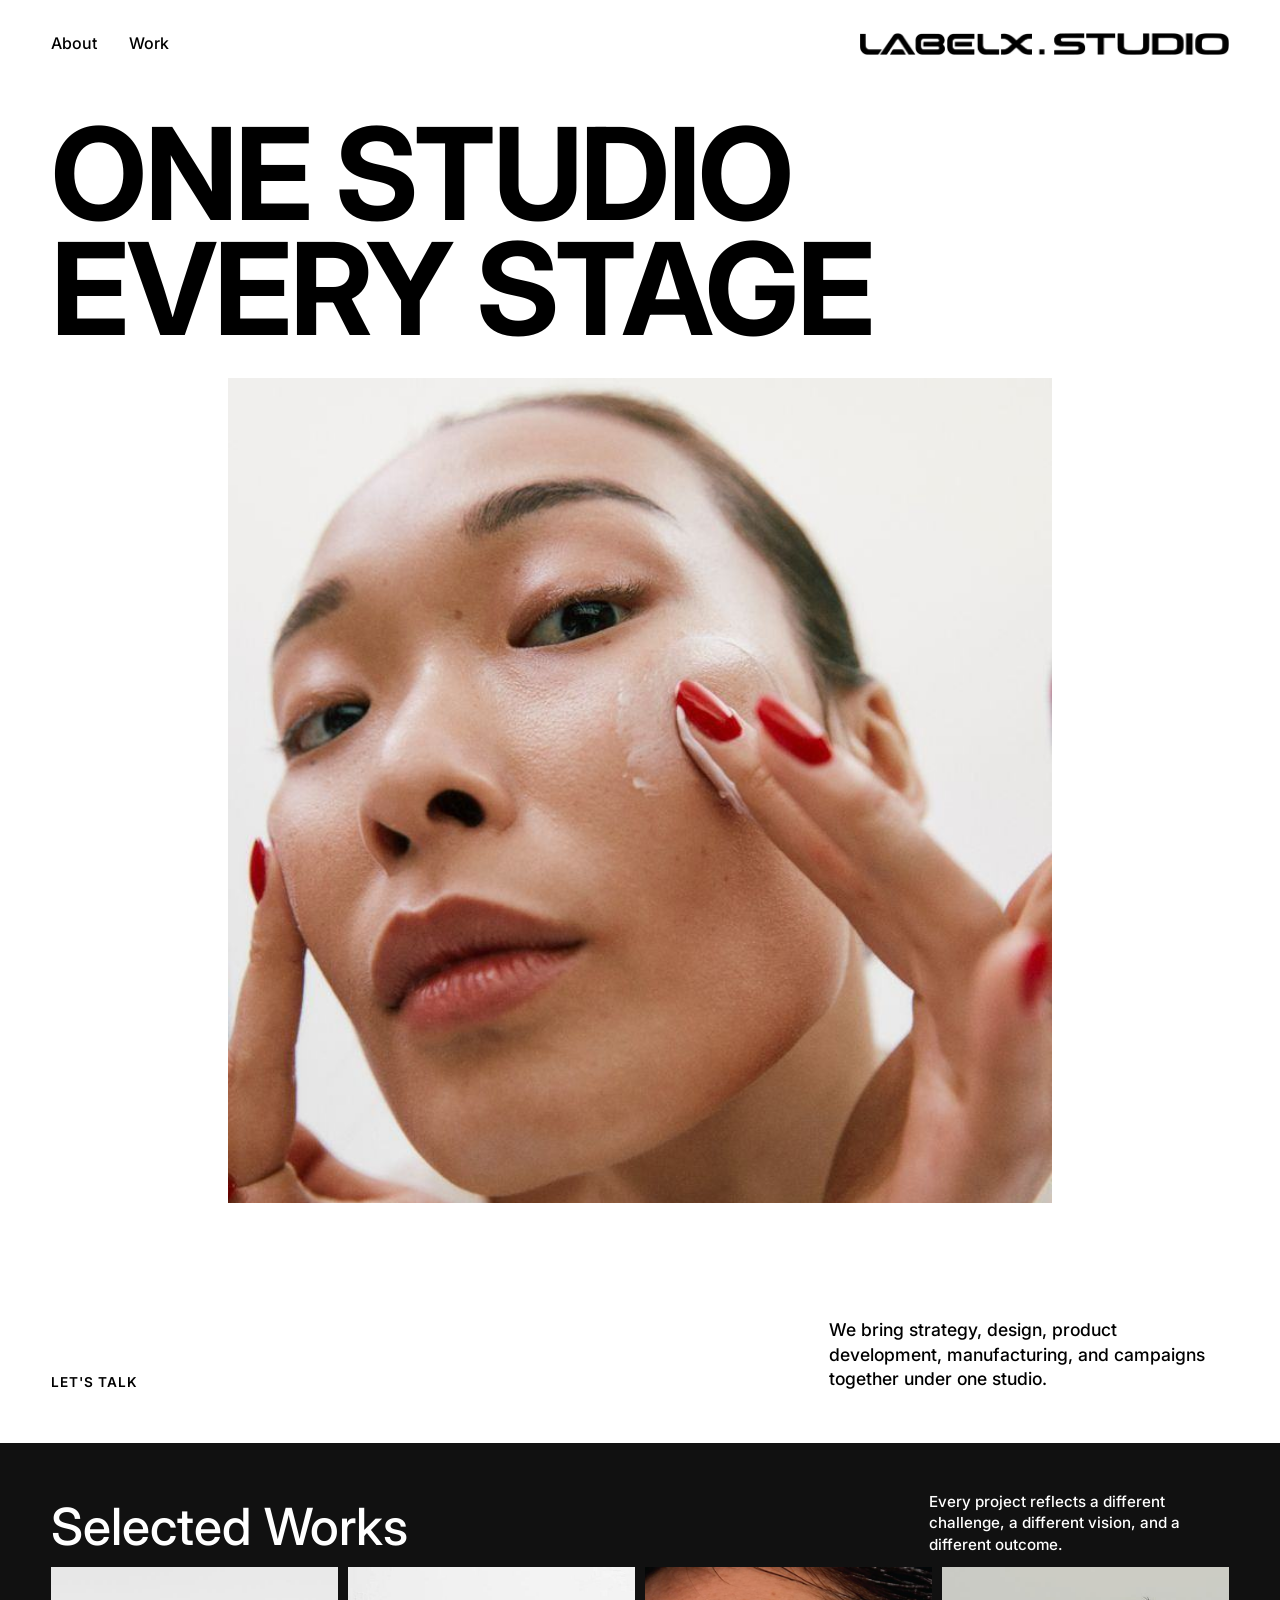
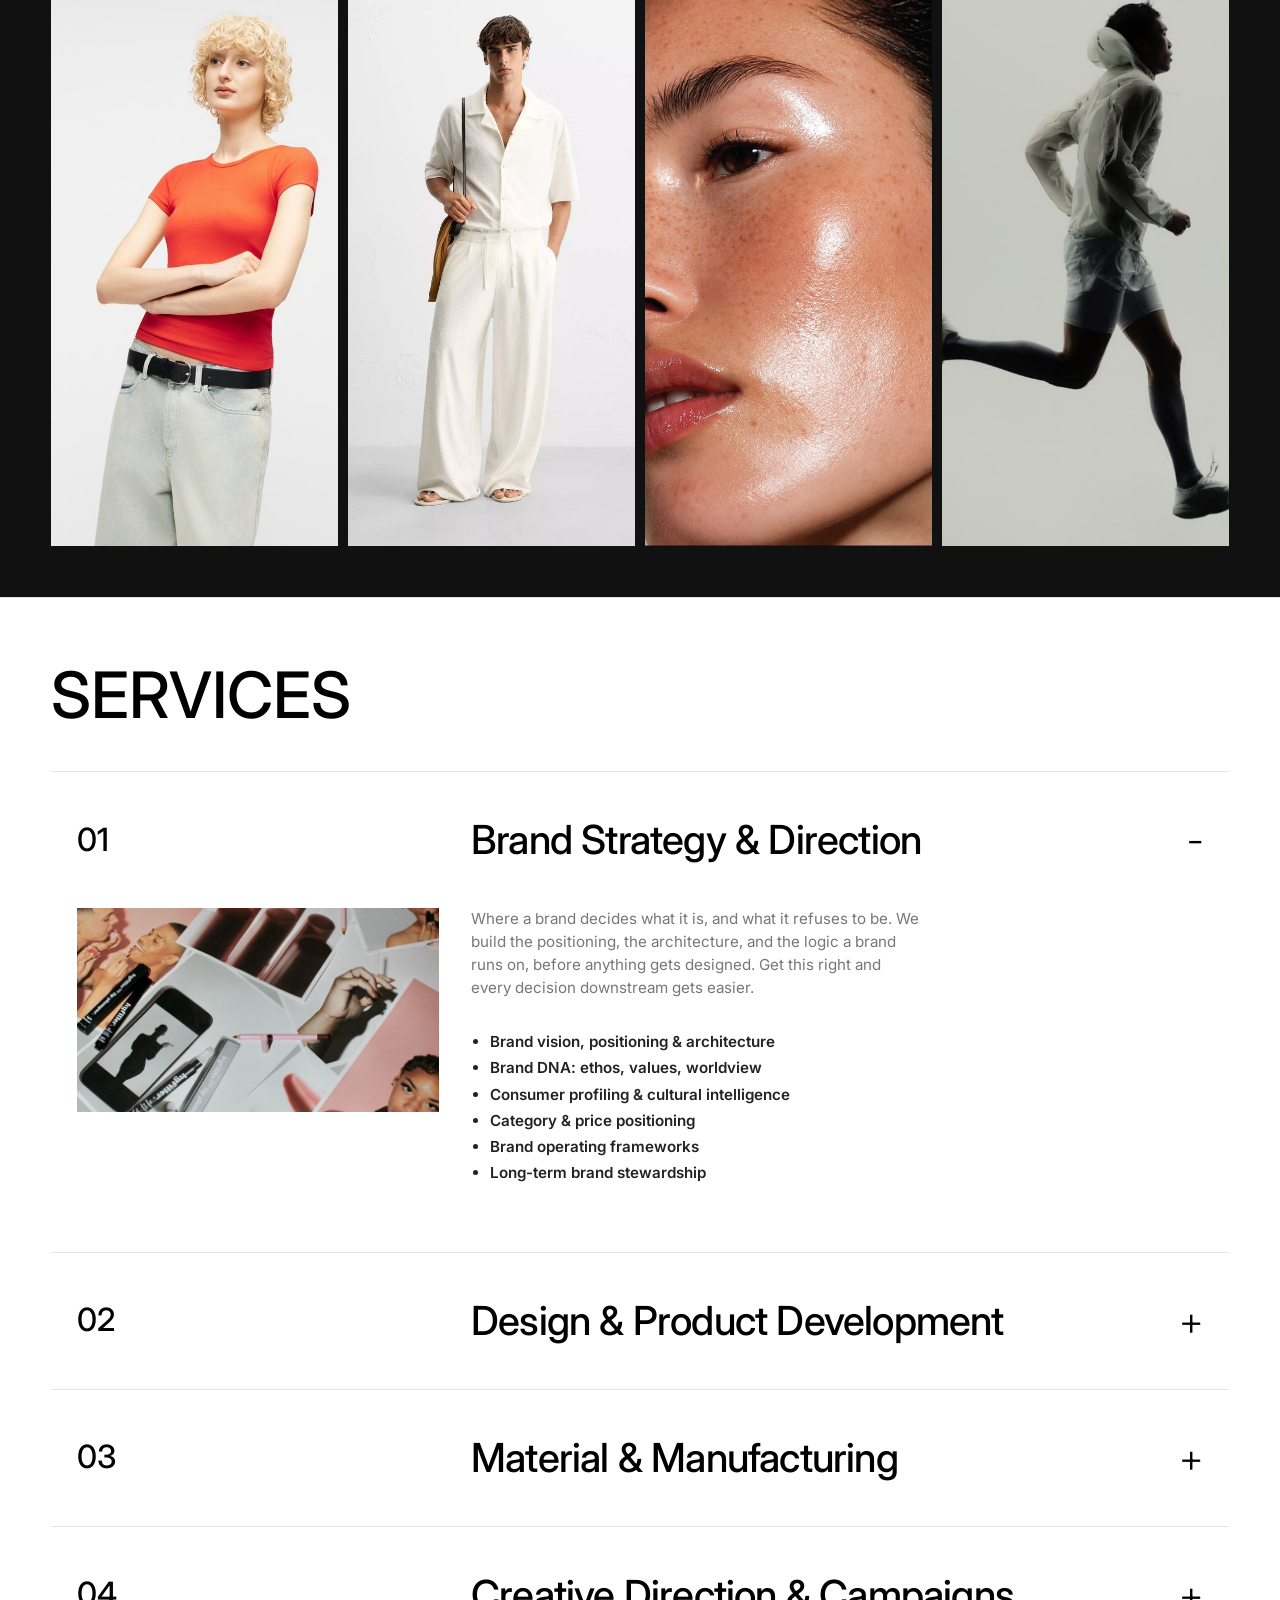
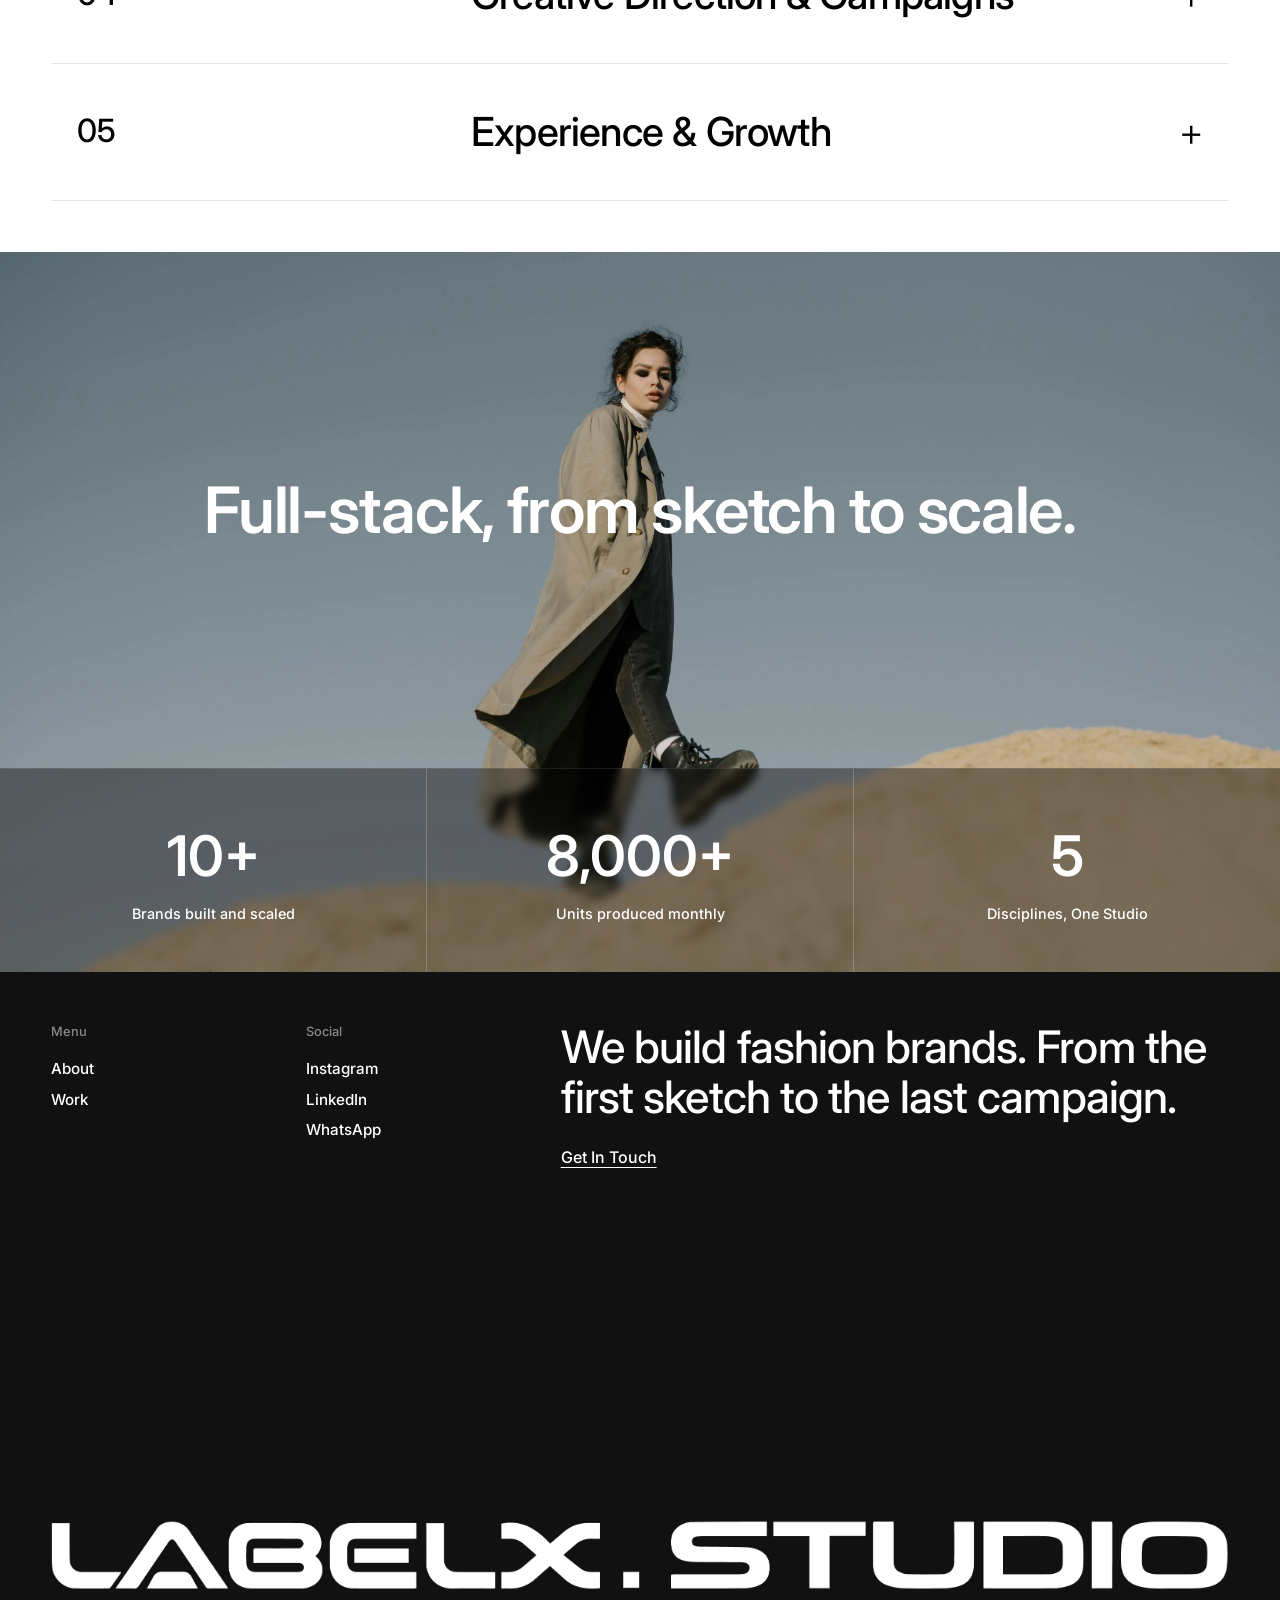
==== commit 1903c041: "Add files via upload" ====
--- a/index.html
+++ b/index.html
@@ -266,6 +266,7 @@
         <ul>
           <li><a href="https://instagram.com" target="_blank">Instagram</a></li>
           <li><a href="https://linkedin.com" target="_blank">LinkedIn</a></li>
+          <li><a href="https://wa.me/919866984469" target="_blank">WhatsApp</a></li>
         </ul>
       </div>
       <div class="footer-hero-col">
--- a/styles.css
+++ b/styles.css
@@ -1398,6 +1398,7 @@
 .contact-hero h1 {
   font-size: clamp(4rem, 8vw, 8rem);
   font-weight: 500;
+  white-space: nowrap;
 }
 
 .contact-content-split {
@@ -1425,7 +1426,10 @@
 
 .contact-large-info {
   display: flex;
-  justify-content: space-between;
+  flex-direction: row;
+  justify-content: center;
+  align-items: center;
+  gap: 6rem;
   padding: 4rem var(--padding-x) 8rem;
 }
 
@@ -1434,6 +1438,7 @@
   font-weight: 500;
   text-decoration: none;
   color: black;
+  white-space: nowrap;
 }
 
 @media (max-width: 768px) {
@@ -1639,17 +1644,18 @@
   /* Contact Page */
   .contact-hero h1 {
     text-align: center;
+    font-size: clamp(1.8rem, 10vw, 3.5rem);
   }
 
   .contact-large-info {
-    flex-direction: row;
-    justify-content: space-between;
+    flex-direction: column;
     align-items: center;
-    gap: 1rem;
+    gap: 2rem;
   }
 
   .contact-large-info a {
-    font-size: clamp(1.2rem, 4vw, 2rem);
+    font-size: clamp(1.2rem, 5vw, 2rem);
+    white-space: nowrap;
   }
 
   .contact-left-info {
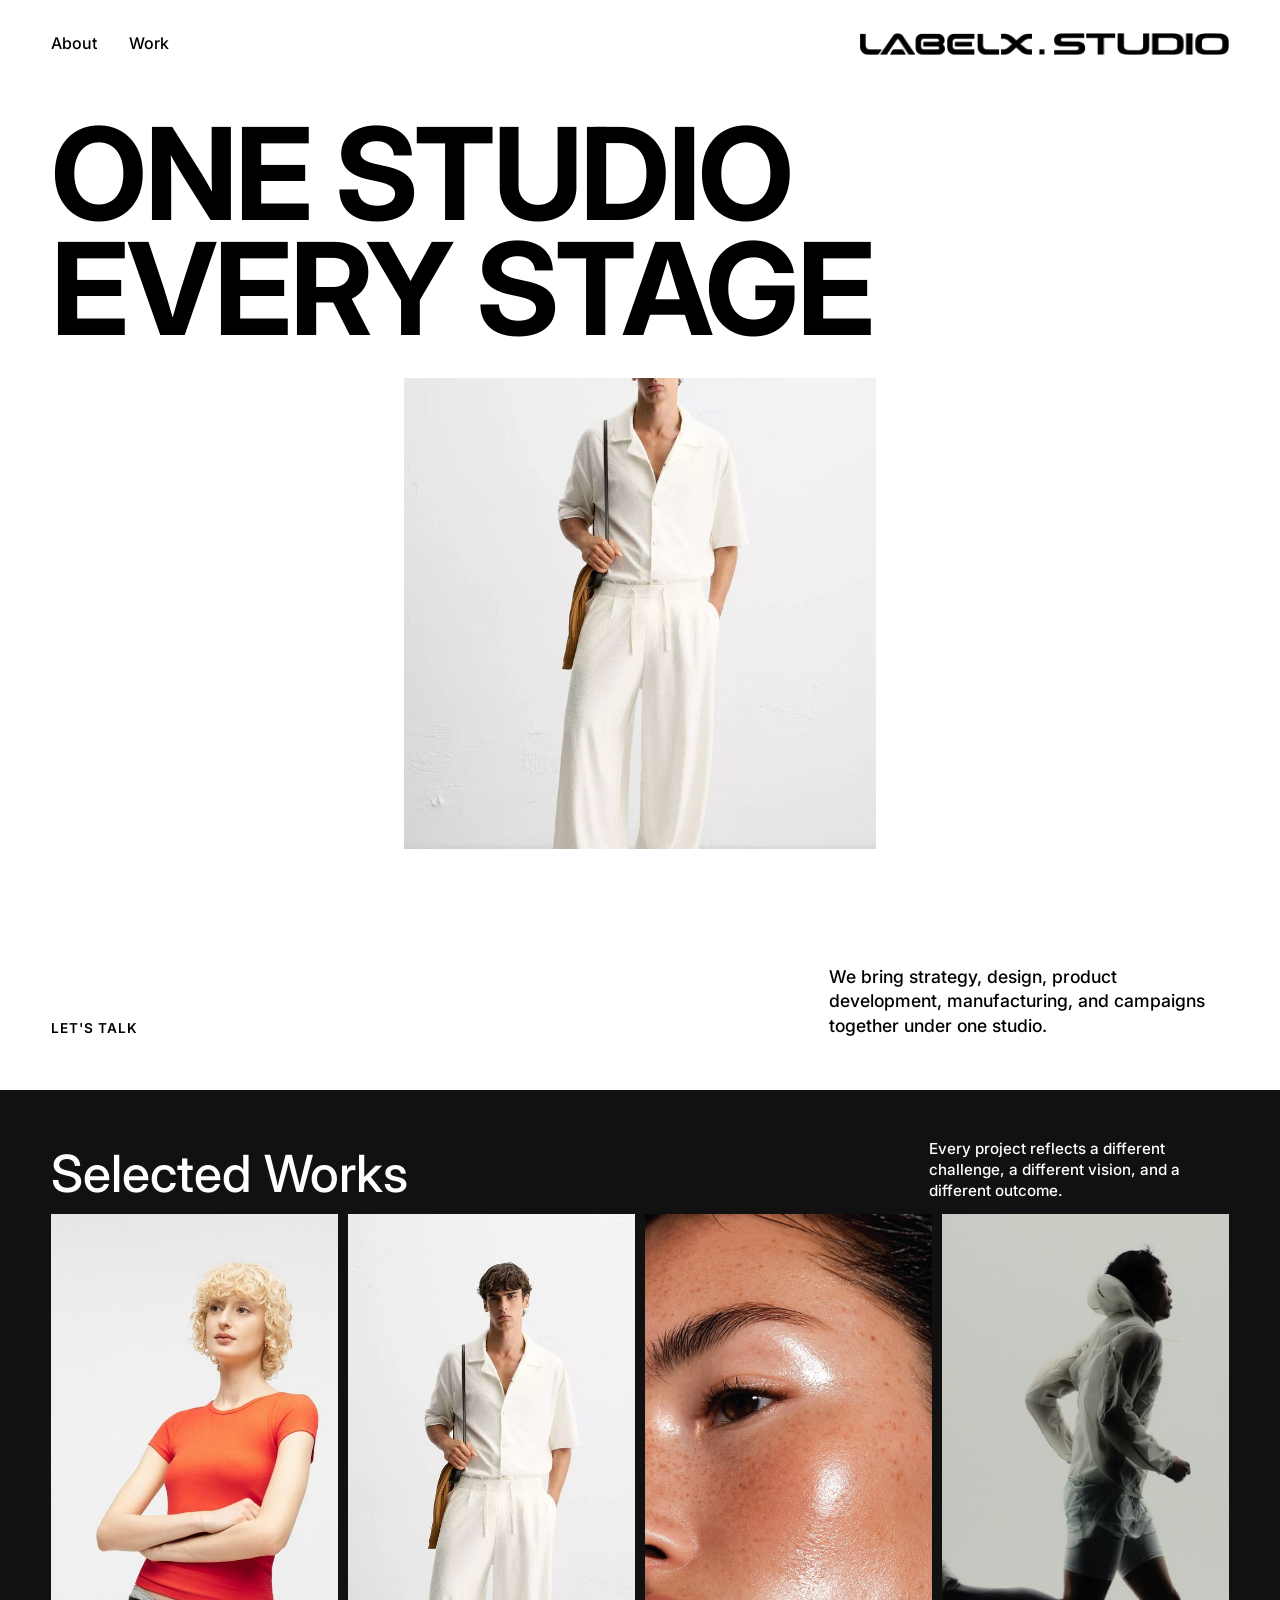
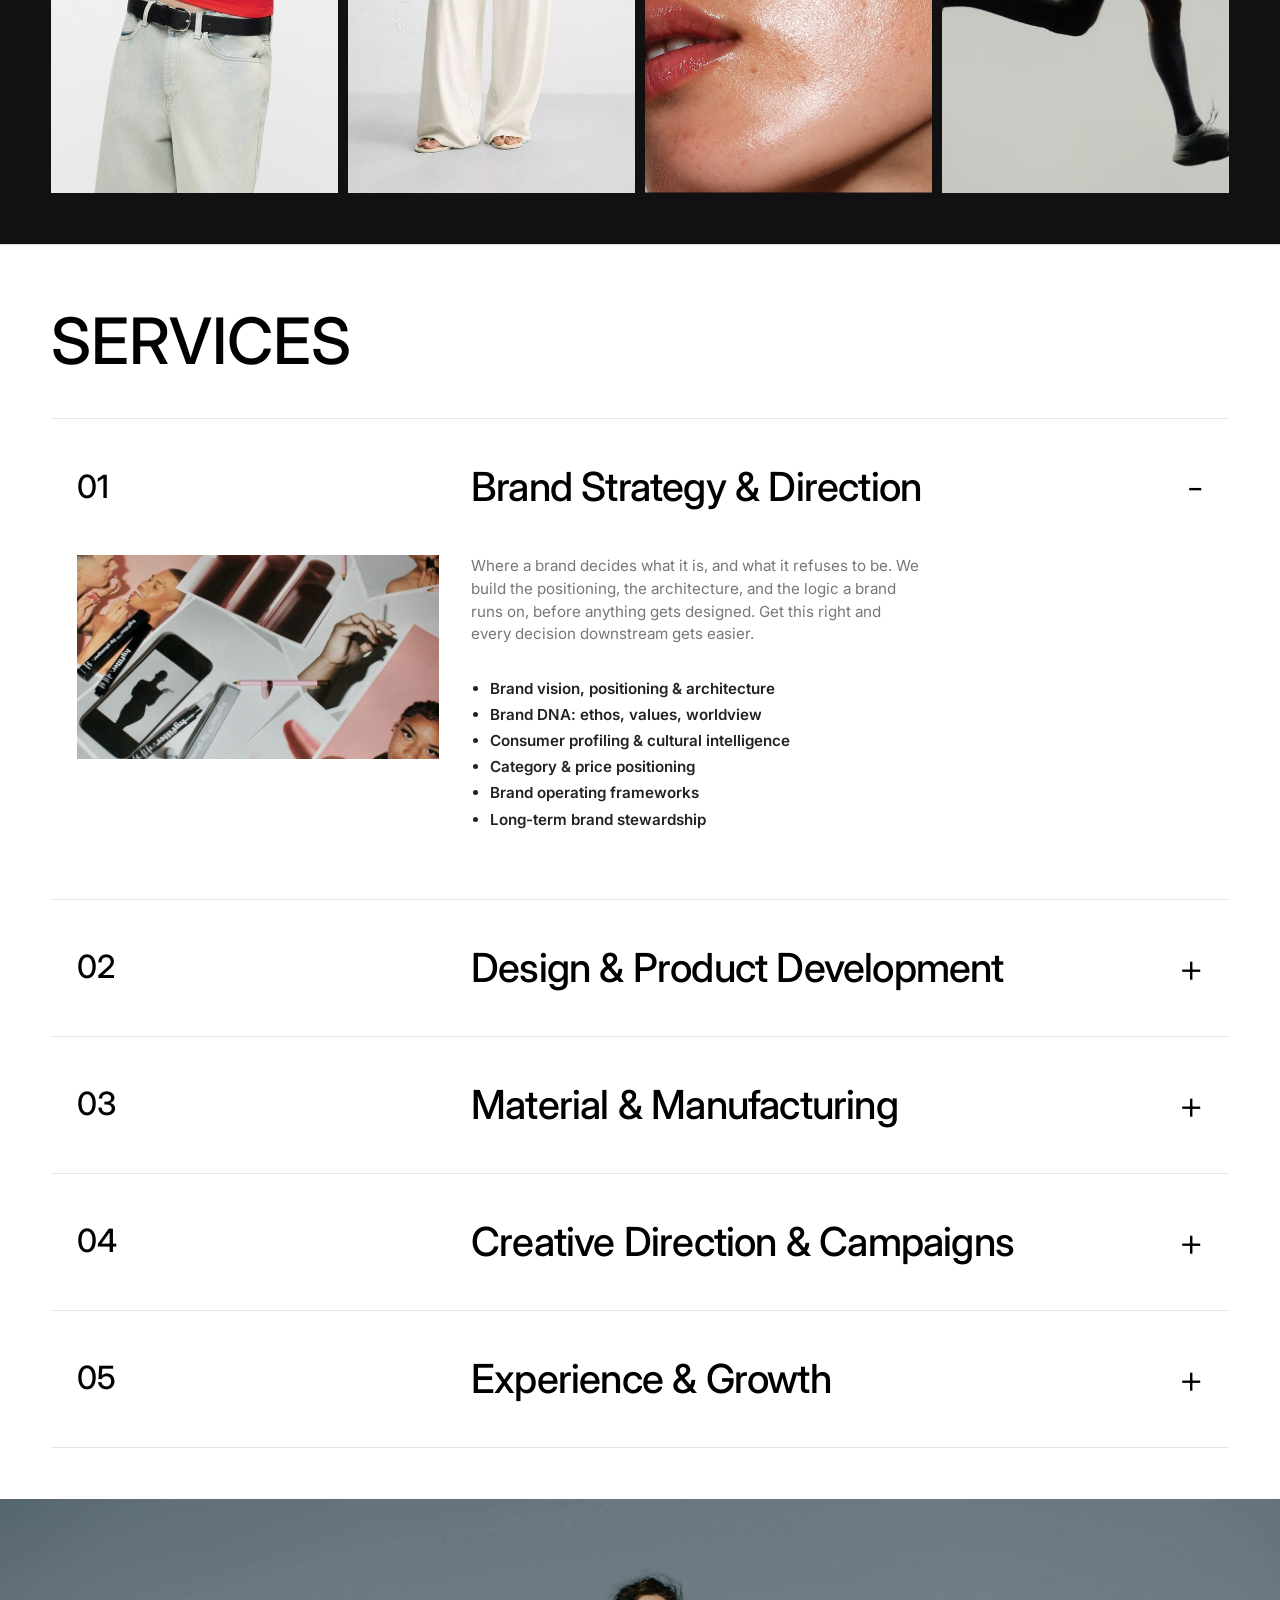
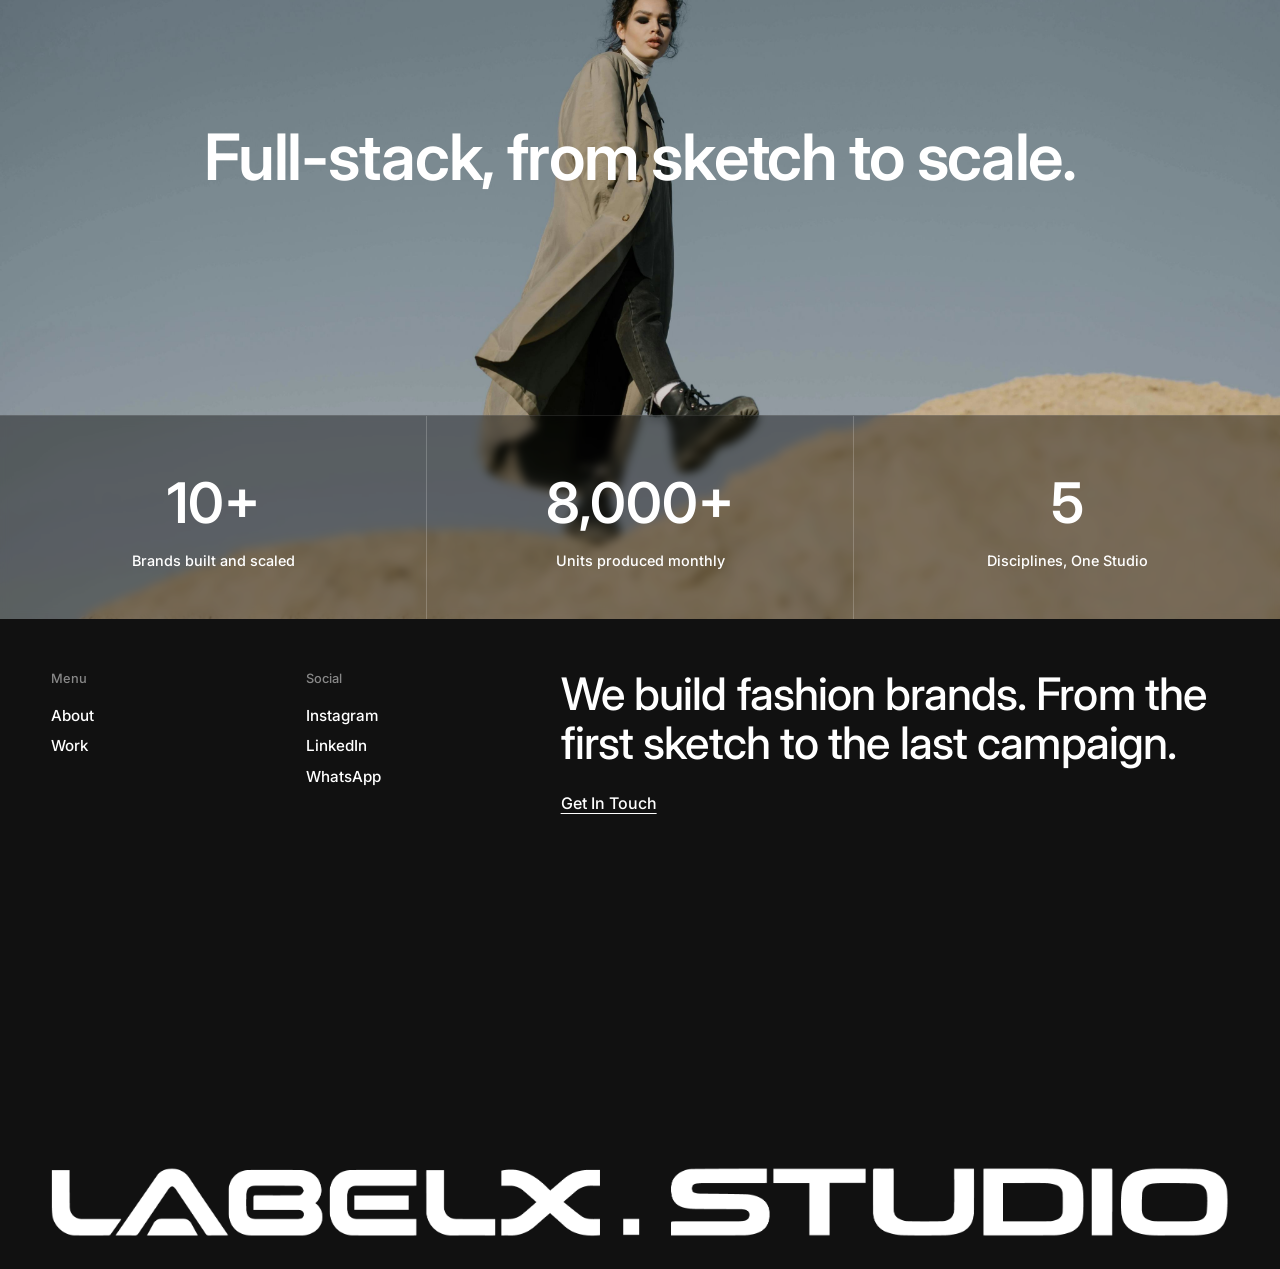
==== commit e88c0f3e: "Add files via upload" ====
--- a/index.html
+++ b/index.html
@@ -265,7 +265,7 @@
         <h4>Social</h4>
         <ul>
           <li><a href="https://instagram.com" target="_blank">Instagram</a></li>
-          <li><a href="https://linkedin.com" target="_blank">LinkedIn</a></li>
+          <li><a href="https://www.linkedin.com/company/labelx-studio" target="_blank">LinkedIn</a></li>
           <li><a href="https://wa.me/919866984469" target="_blank">WhatsApp</a></li>
         </ul>
       </div>
--- a/styles.css
+++ b/styles.css
@@ -319,7 +319,7 @@
 }
 
 .hero-image-wrapper img {
-  width: 70%;
+  width: 40%;
   aspect-ratio: 1/1;
   object-fit: cover;
 }
@@ -1523,6 +1523,10 @@
     line-height: 1.1;
   }
 
+  .hero-image-wrapper img {
+    width: 90%;
+  }
+
   .large-headline {
     font-size: clamp(1.8rem, 7vw, 2.5rem);
   }
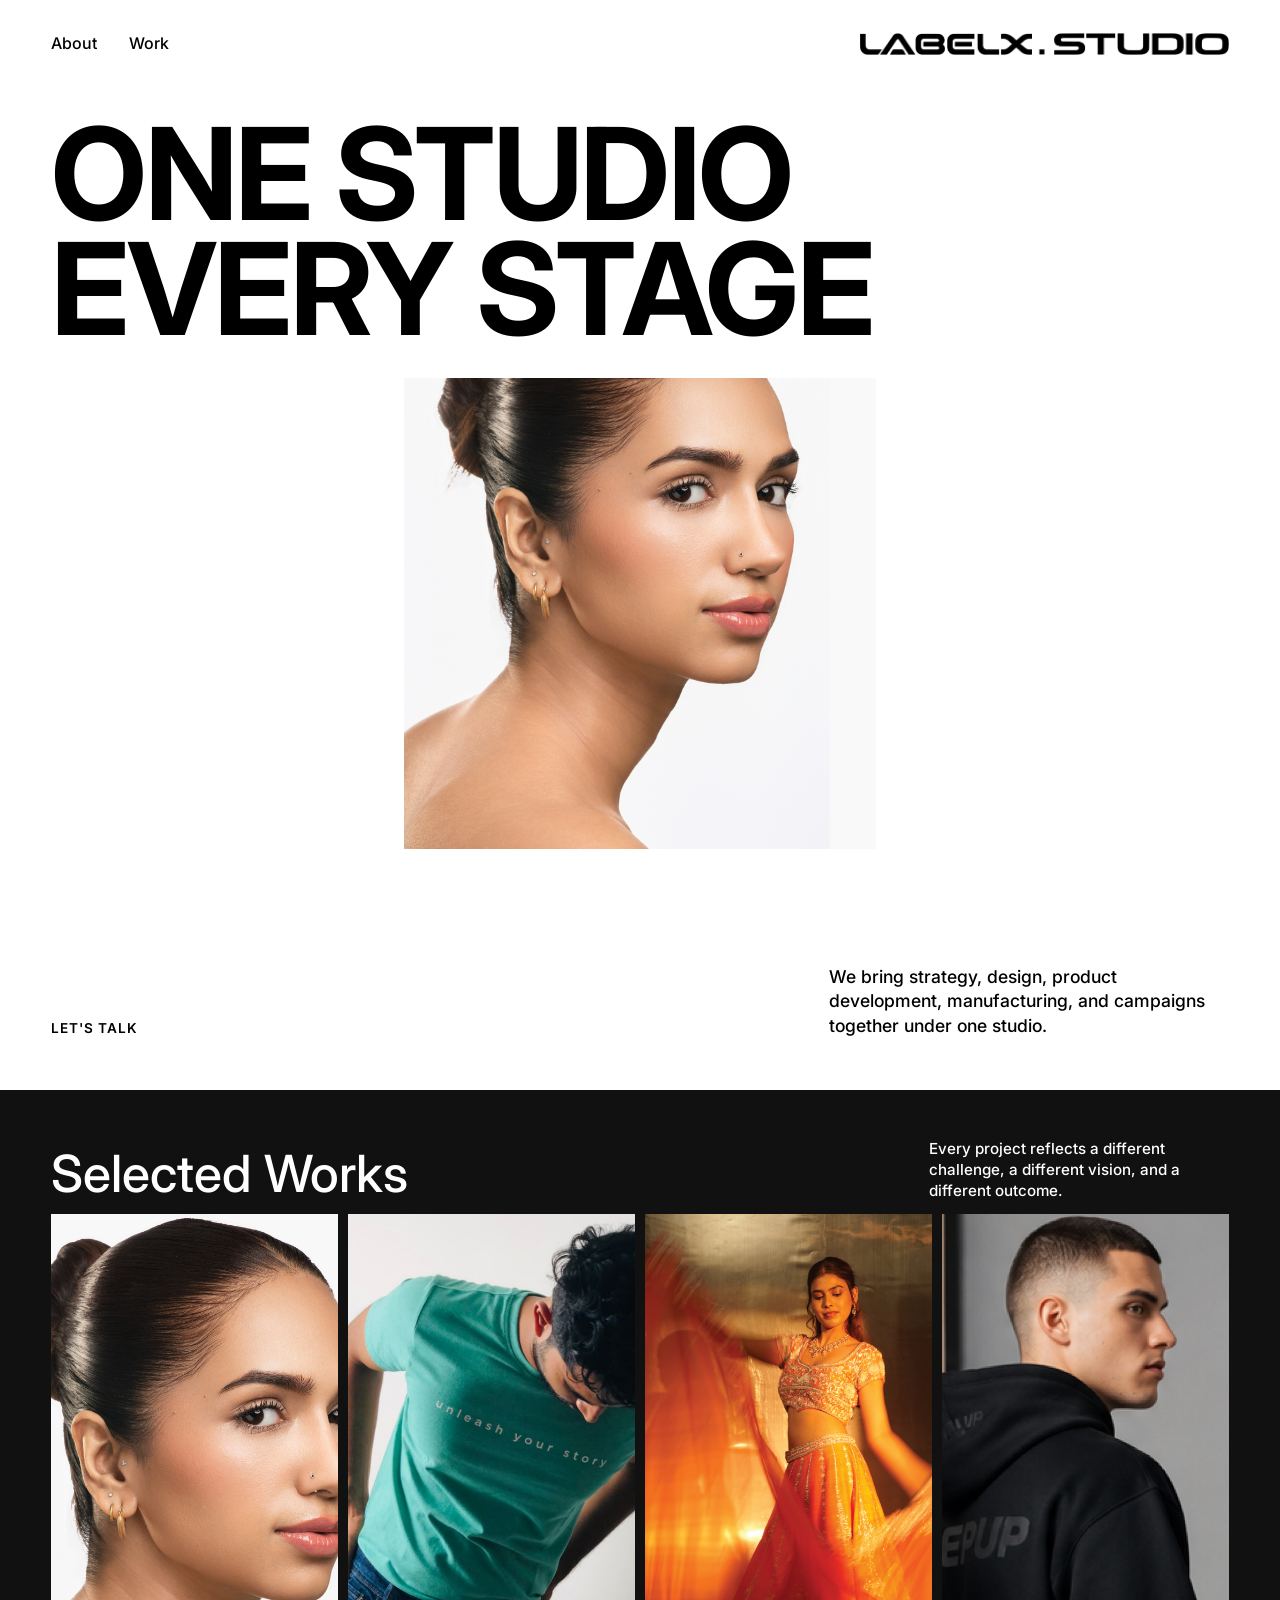
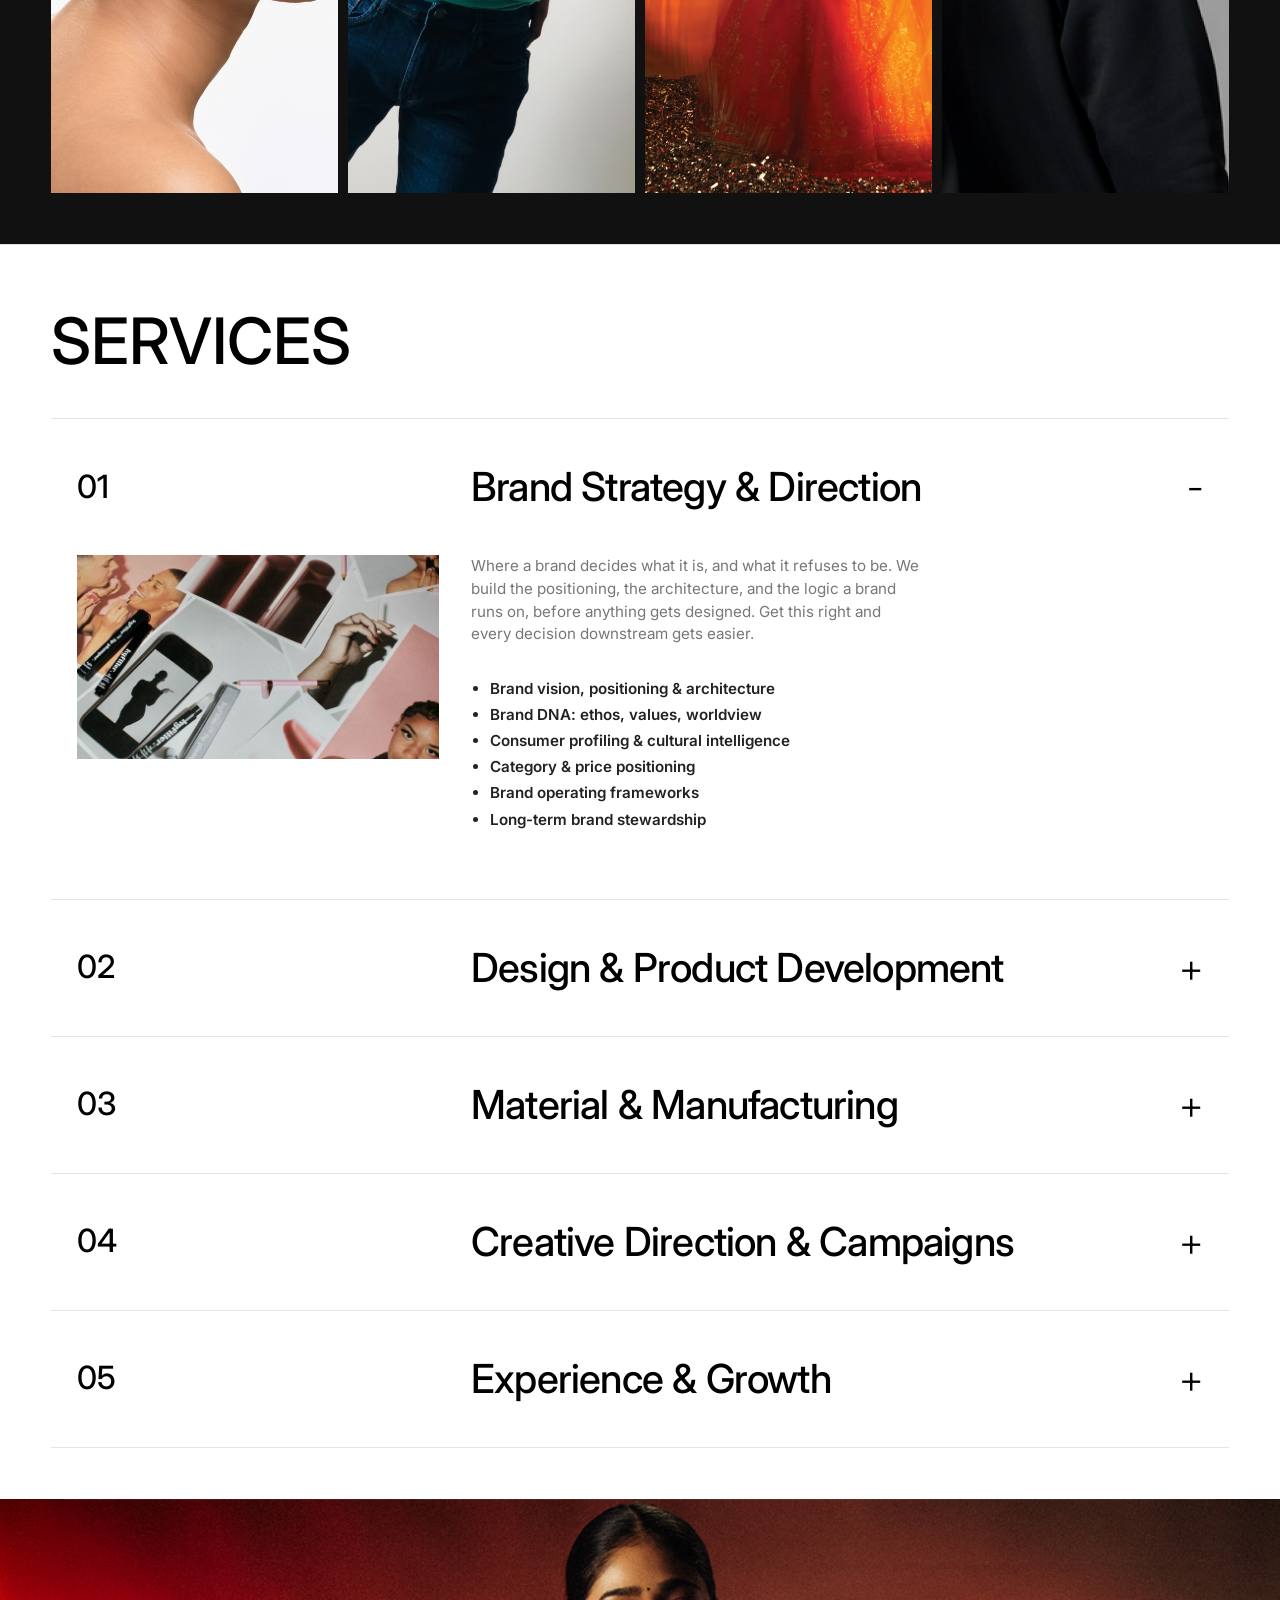
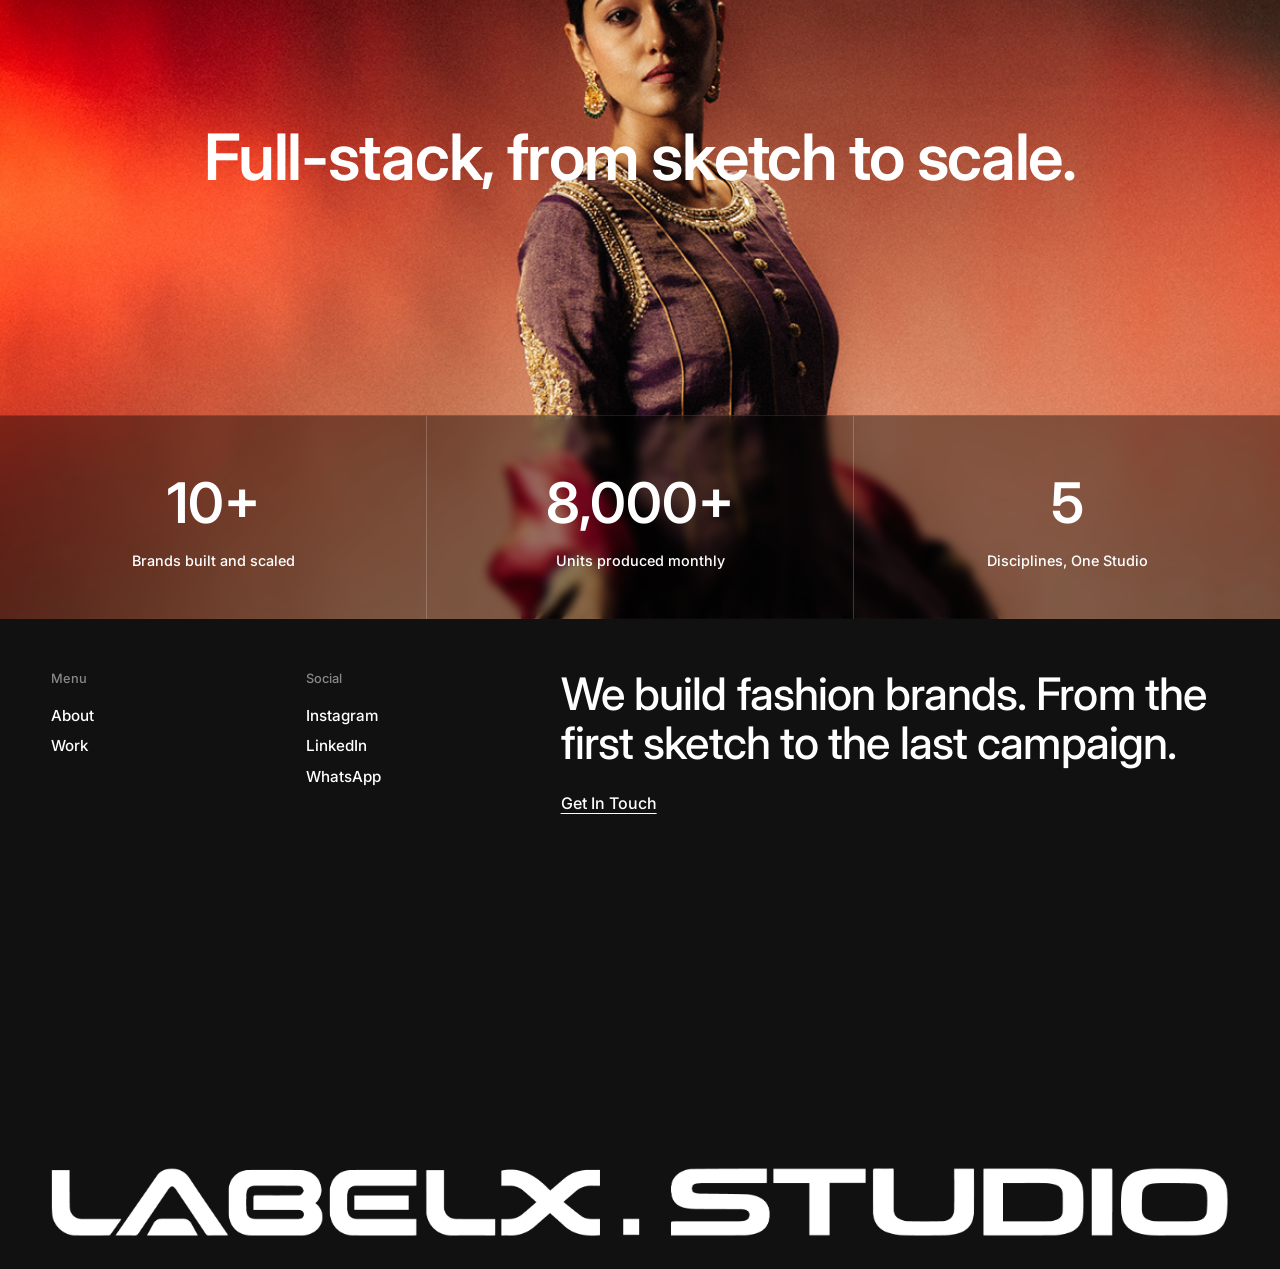
==== commit bd685f25: "Add files via upload" ====
--- a/index.html
+++ b/index.html
@@ -32,8 +32,8 @@
   <section class="hero-section">
     <h1 class="huge-headline">ONE STUDIO<br>EVERY STAGE</h1>
     <div class="hero-image-wrapper">
-      <img id="hero-slideshow-img" src="assets/images/landing_page_img6.jpeg"
-        data-images="assets/images/landing_page_img6.jpeg, assets/images/landing_page_img1.jpeg, assets/images/landing_page_img2.jpeg, assets/images/landing_page_img3.jpeg, assets/images/landing_page_img5.jpeg, assets/images/landing_page_img7.jpeg"
+      <img id="hero-slideshow-img" src="assets/images/Slide_Work/Mask group-1.png"
+        data-images="assets/images/Slide_Work/Mask group-1.png, assets/images/Slide_Work/Mask group-2.png, assets/images/Slide_Work/Mask group-3.png, assets/images/Slide_Work/Mask group-4.png, assets/images/Slide_Work/Mask group-5.png, assets/images/Slide_Work/Mask group-6.png, assets/images/Slide_Work/Mask group-7.png, assets/images/Slide_Work/Mask group.png"
         alt="Studio hero image" />
     </div>
   </section>
@@ -55,28 +55,28 @@
     </div>
     <div class="works-grid">
       <div class="work-item">
-        <img src="assets/images/landing_page_img8.jpeg" alt="Project Plain" />
+        <img src="assets/images/Selected_work/Mask group.png" alt="Project Plain" />
         <div class="work-overlay">
           <h3>PROJECT PLAIN</h3>
           <p>ART DIRECTION / CONTENT CREATION / BRANDING / PHOTOGRAPHY</p>
         </div>
       </div>
       <div class="work-item">
-        <img src="assets/images/landing_page_img5.jpeg" alt="Work 2" />
+        <img src="assets/images/Selected_work/Mask group-1.png" alt="Work 2" />
         <div class="work-overlay">
           <h3>MENSWEAR CAMPAIGN</h3>
           <p>ART DIRECTION / STYLING</p>
         </div>
       </div>
       <div class="work-item">
-        <img src="assets/images/landing_page_img7.jpeg" alt="Work 3" />
+        <img src="assets/images/Selected_work/Mask group-2.png" alt="Work 3" />
         <div class="work-overlay">
           <h3>BEAUTY EDITORIAL</h3>
           <p>CONTENT CREATION / PHOTOGRAPHY</p>
         </div>
       </div>
       <div class="work-item">
-        <img src="assets/images/landing_page_img3.jpeg" alt="Work 4" />
+        <img src="assets/images/Selected_work/Mask group-3.png" alt="Work 4" />
         <div class="work-overlay">
           <h3>ACTIVEWEAR LAUNCH</h3>
           <p>BRANDING / PRODUCTION</p>
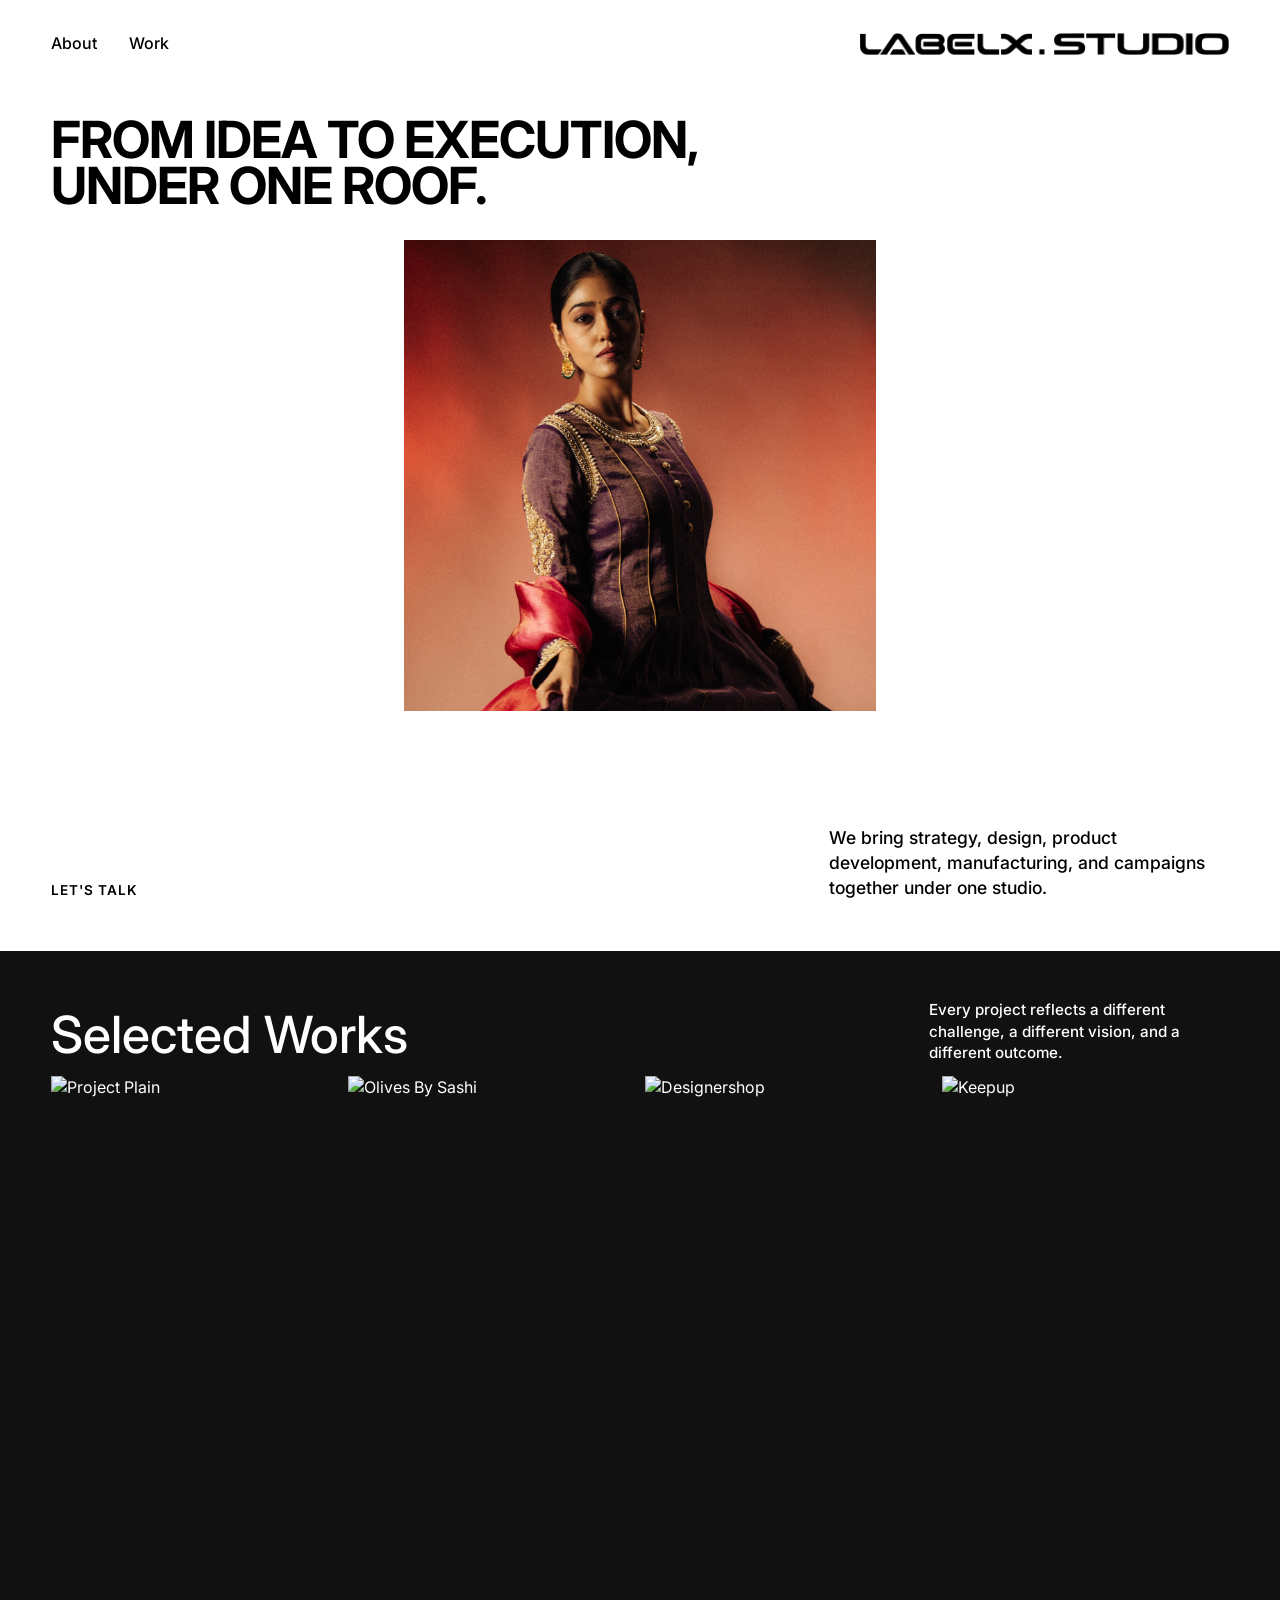
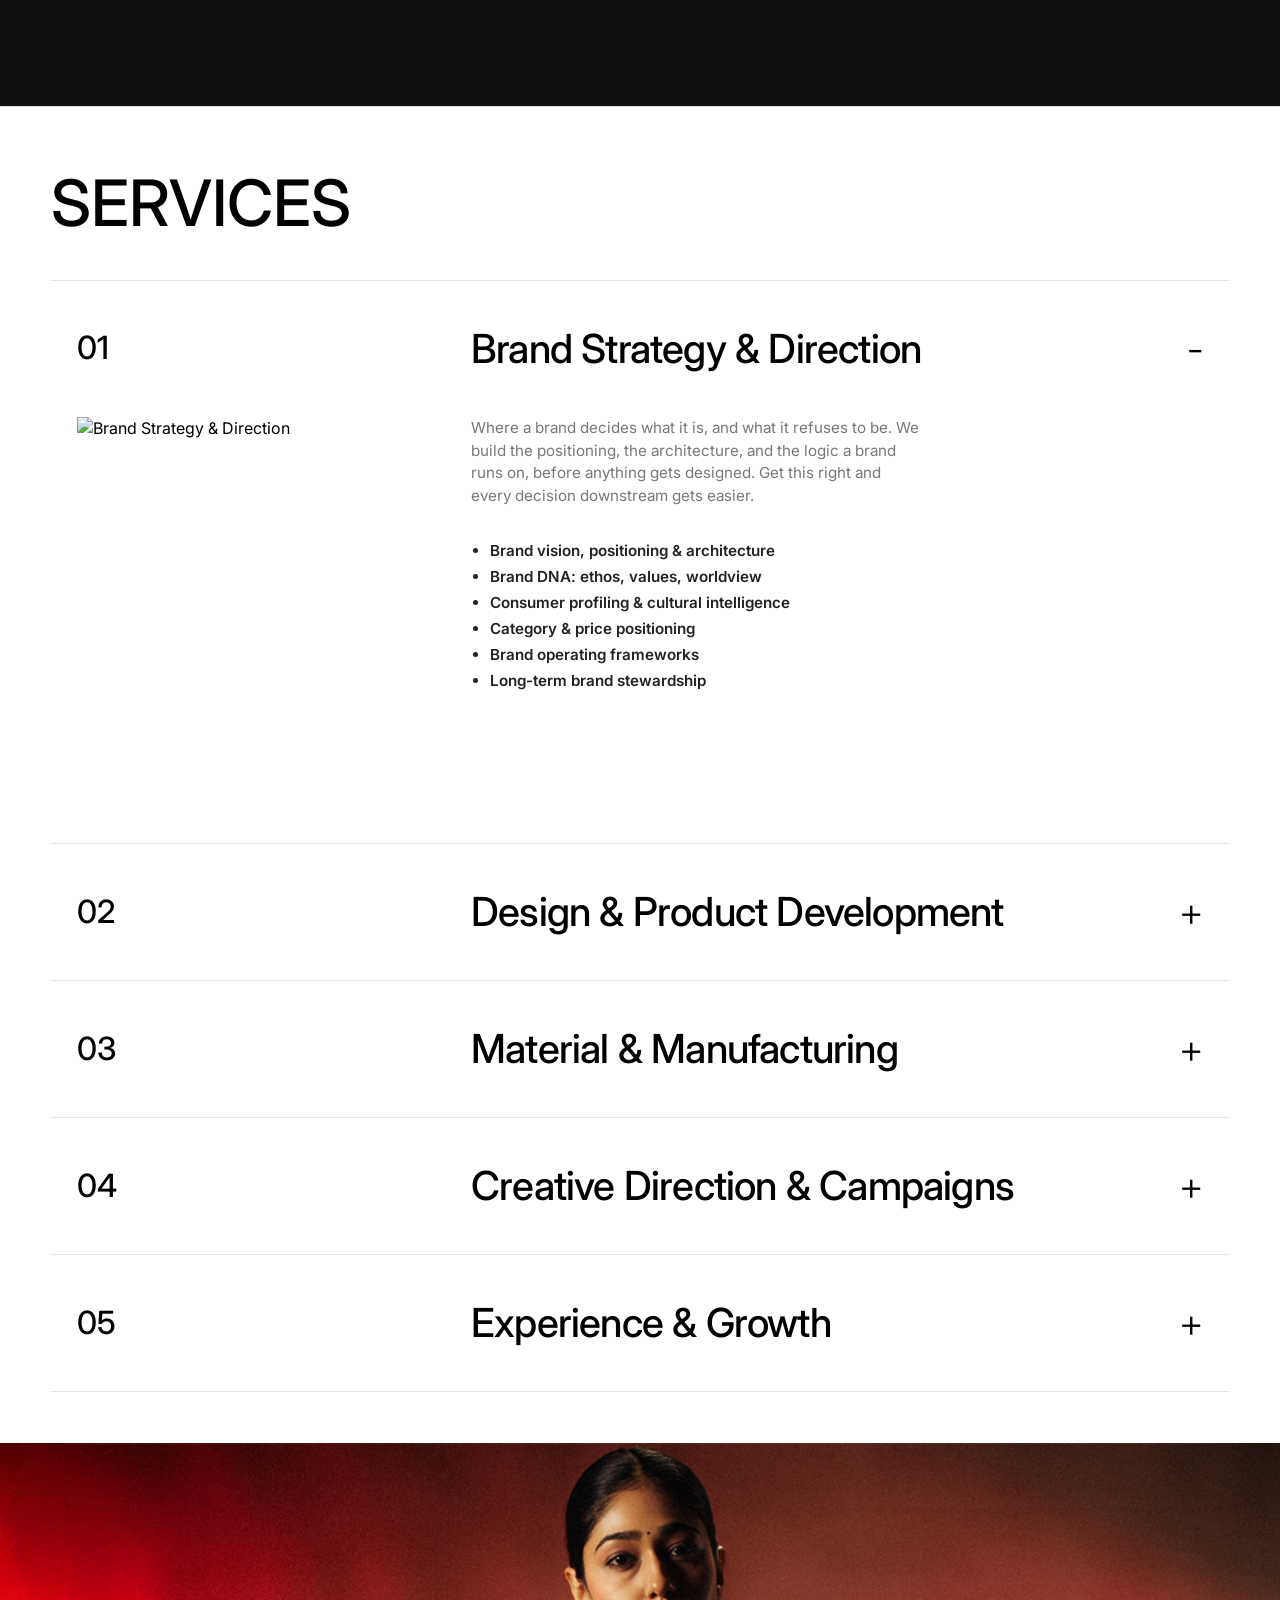
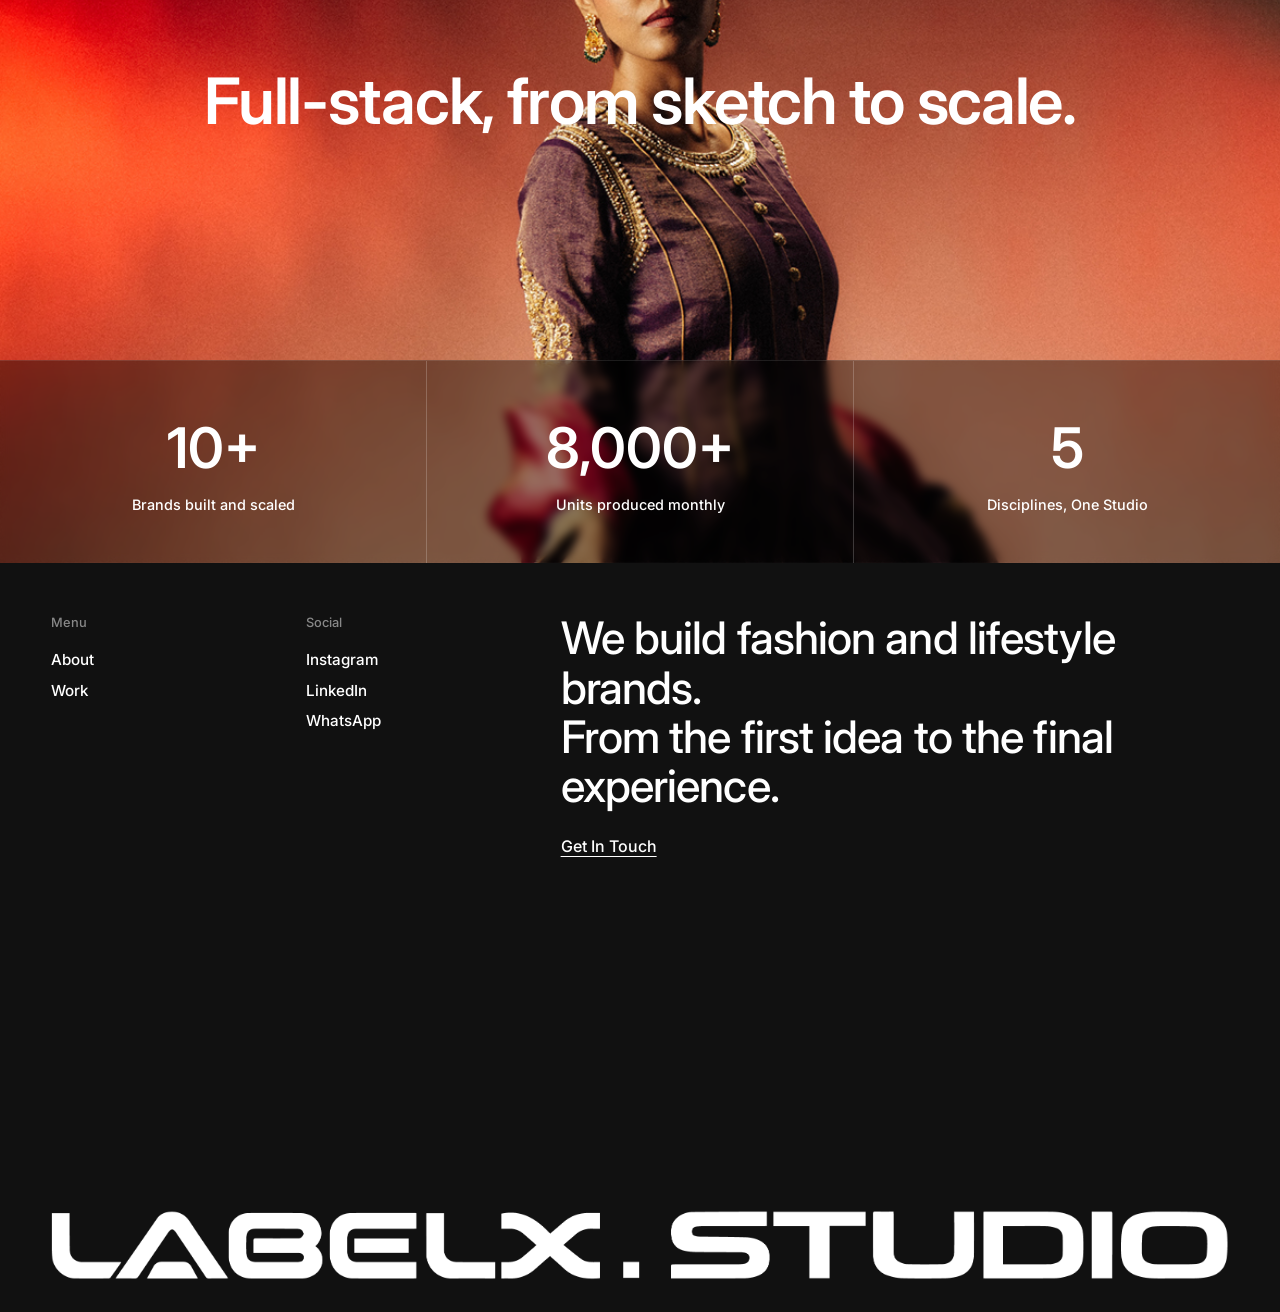
==== commit c2cb4714: "Add files via upload" ====
--- a/index.html
+++ b/index.html
@@ -30,7 +30,7 @@
 
   <!-- Hero Section -->
   <section class="hero-section">
-    <h1 class="huge-headline">ONE STUDIO<br>EVERY STAGE</h1>
+    <h1 class="huge-headline">From idea to execution,<br>under one roof.</h1>
     <div class="hero-image-wrapper">
       <img id="hero-slideshow-img" src="assets/images/Slide_Work/Mask group-1.png"
         data-images="assets/images/Slide_Work/Mask group-1.png, assets/images/Slide_Work/Mask group-2.png, assets/images/Slide_Work/Mask group-3.png, assets/images/Slide_Work/Mask group-4.png, assets/images/Slide_Work/Mask group-5.png, assets/images/Slide_Work/Mask group-6.png, assets/images/Slide_Work/Mask group-7.png, assets/images/Slide_Work/Mask group.png"
@@ -55,30 +55,30 @@
     </div>
     <div class="works-grid">
       <div class="work-item">
-        <img src="assets/images/Selected_work/Mask group.png" alt="Project Plain" />
+        <img src="assets/images/Selected_work/Project plain.png" alt="Project Plain" />
         <div class="work-overlay">
           <h3>PROJECT PLAIN</h3>
           <p>ART DIRECTION / CONTENT CREATION / BRANDING / PHOTOGRAPHY</p>
         </div>
       </div>
       <div class="work-item">
-        <img src="assets/images/Selected_work/Mask group-1.png" alt="Work 2" />
-        <div class="work-overlay">
-          <h3>MENSWEAR CAMPAIGN</h3>
+        <img src="assets/images/Selected_work/OLIVES BY SASHI.png" alt="Olives By Sashi" />
+        <div class="work-overlay">
+          <h3>OLIVES BY SASHI</h3>
           <p>ART DIRECTION / STYLING</p>
         </div>
       </div>
       <div class="work-item">
-        <img src="assets/images/Selected_work/Mask group-2.png" alt="Work 3" />
-        <div class="work-overlay">
-          <h3>BEAUTY EDITORIAL</h3>
+        <img src="assets/images/Selected_work/Designershop.png" alt="Designershop" />
+        <div class="work-overlay">
+          <h3>DESIGNERSHOP</h3>
           <p>CONTENT CREATION / PHOTOGRAPHY</p>
         </div>
       </div>
       <div class="work-item">
-        <img src="assets/images/Selected_work/Mask group-3.png" alt="Work 4" />
-        <div class="work-overlay">
-          <h3>ACTIVEWEAR LAUNCH</h3>
+        <img src="assets/images/Selected_work/KEEPUP.png" alt="Keepup" />
+        <div class="work-overlay">
+          <h3>KEEPUP</h3>
           <p>BRANDING / PRODUCTION</p>
         </div>
       </div>
@@ -101,7 +101,7 @@
         <div class="service-details">
           <div class="service-details-inner">
             <div class="service-image">
-              <img src="assets/images/landing_page_img2.jpeg" alt="Brand Strategy & Direction" />
+              <img src="assets/images/Services image/Brand Strategy & Direction.png" alt="Brand Strategy & Direction" />
             </div>
             <div class="service-text">
               <p>Where a brand decides what it is, and what it refuses to be. We build the positioning, the
@@ -129,7 +129,8 @@
         <div class="service-details">
           <div class="service-details-inner">
             <div class="service-image">
-              <img src="assets/images/landing_page_img4.jpeg" alt="Design & Product Development" />
+              <img src="assets/images/Services image/Design & Product Development.png"
+                alt="Design & Product Development" />
             </div>
             <div class="service-text">
               <p>We design what can actually be made, because we're the ones who make it. Collections, products,
@@ -157,7 +158,7 @@
         <div class="service-details">
           <div class="service-details-inner">
             <div class="service-image">
-              <img src="assets/images/landing_page_img3.jpeg" alt="Packaging" />
+              <img src="assets/images/Services image/Material & Manufacturing.png" alt="Material & Manufacturing" />
             </div>
             <div class="service-text">
               <p>Delivering unboxing experiences that elevate product perception. We focus on sustainable materials and
@@ -181,7 +182,8 @@
         <div class="service-details">
           <div class="service-details-inner">
             <div class="service-image">
-              <img src="assets/images/landing_page_img5.jpeg" alt="Business Consultant" />
+              <img src="assets/images/Services image/Creative Direction & Campaigns.png"
+                alt="Creative Direction & Campaigns" />
             </div>
             <div class="service-text">
               <p>Strategic advising to scale operations and optimize processes. Maximizing efficiency while preserving
@@ -205,7 +207,7 @@
         <div class="service-details">
           <div class="service-details-inner">
             <div class="service-image">
-              <img src="assets/images/landing_page_img6.jpeg" alt="Creatives" />
+              <img src="assets/images/Services image/Experience & Growth.png" alt="Experience & Growth" />
             </div>
             <div class="service-text">
               <p>Producing engaging content tailored to your unique audience. Photography, videography, and copy that
@@ -264,13 +266,13 @@
       <div class="footer-social-col">
         <h4>Social</h4>
         <ul>
-          <li><a href="https://instagram.com" target="_blank">Instagram</a></li>
+          <li><a href="https://www.instagram.com/labelx.studio" target="_blank">Instagram</a></li>
           <li><a href="https://www.linkedin.com/company/labelx-studio" target="_blank">LinkedIn</a></li>
           <li><a href="https://wa.me/919866984469" target="_blank">WhatsApp</a></li>
         </ul>
       </div>
       <div class="footer-hero-col">
-        <h2>We build fashion brands. From the first sketch to the last campaign.</h2>
+        <h2>We build fashion and lifestyle brands.<br>From the first idea to the final experience.</h2>
         <a href="contact.html" class="get-in-touch">Get In Touch</a>
       </div>
     </div>
--- a/styles.css
+++ b/styles.css
@@ -143,7 +143,7 @@
 }
 
 .huge-headline {
-  font-size: clamp(4rem, 10vw, 9rem);
+  font-size: clamp(1.2rem, 4vw, 6rem);
   font-weight: 700;
   line-height: 0.9;
   letter-spacing: -0.02em;
@@ -569,7 +569,7 @@
 
 .service-image img {
   width: 100%;
-  aspect-ratio: 16/9;
+  aspect-ratio: 1/1;
   object-fit: cover;
 }
 
@@ -1517,7 +1517,7 @@
 
   /* Hero / Typography adjustments */
   .huge-headline {
-    font-size: clamp(2rem, 10vw, 3.5rem);
+    font-size: clamp(2rem, 5vw, 3.5rem);
     text-align: center;
     margin-top: 3rem;
     line-height: 1.1;
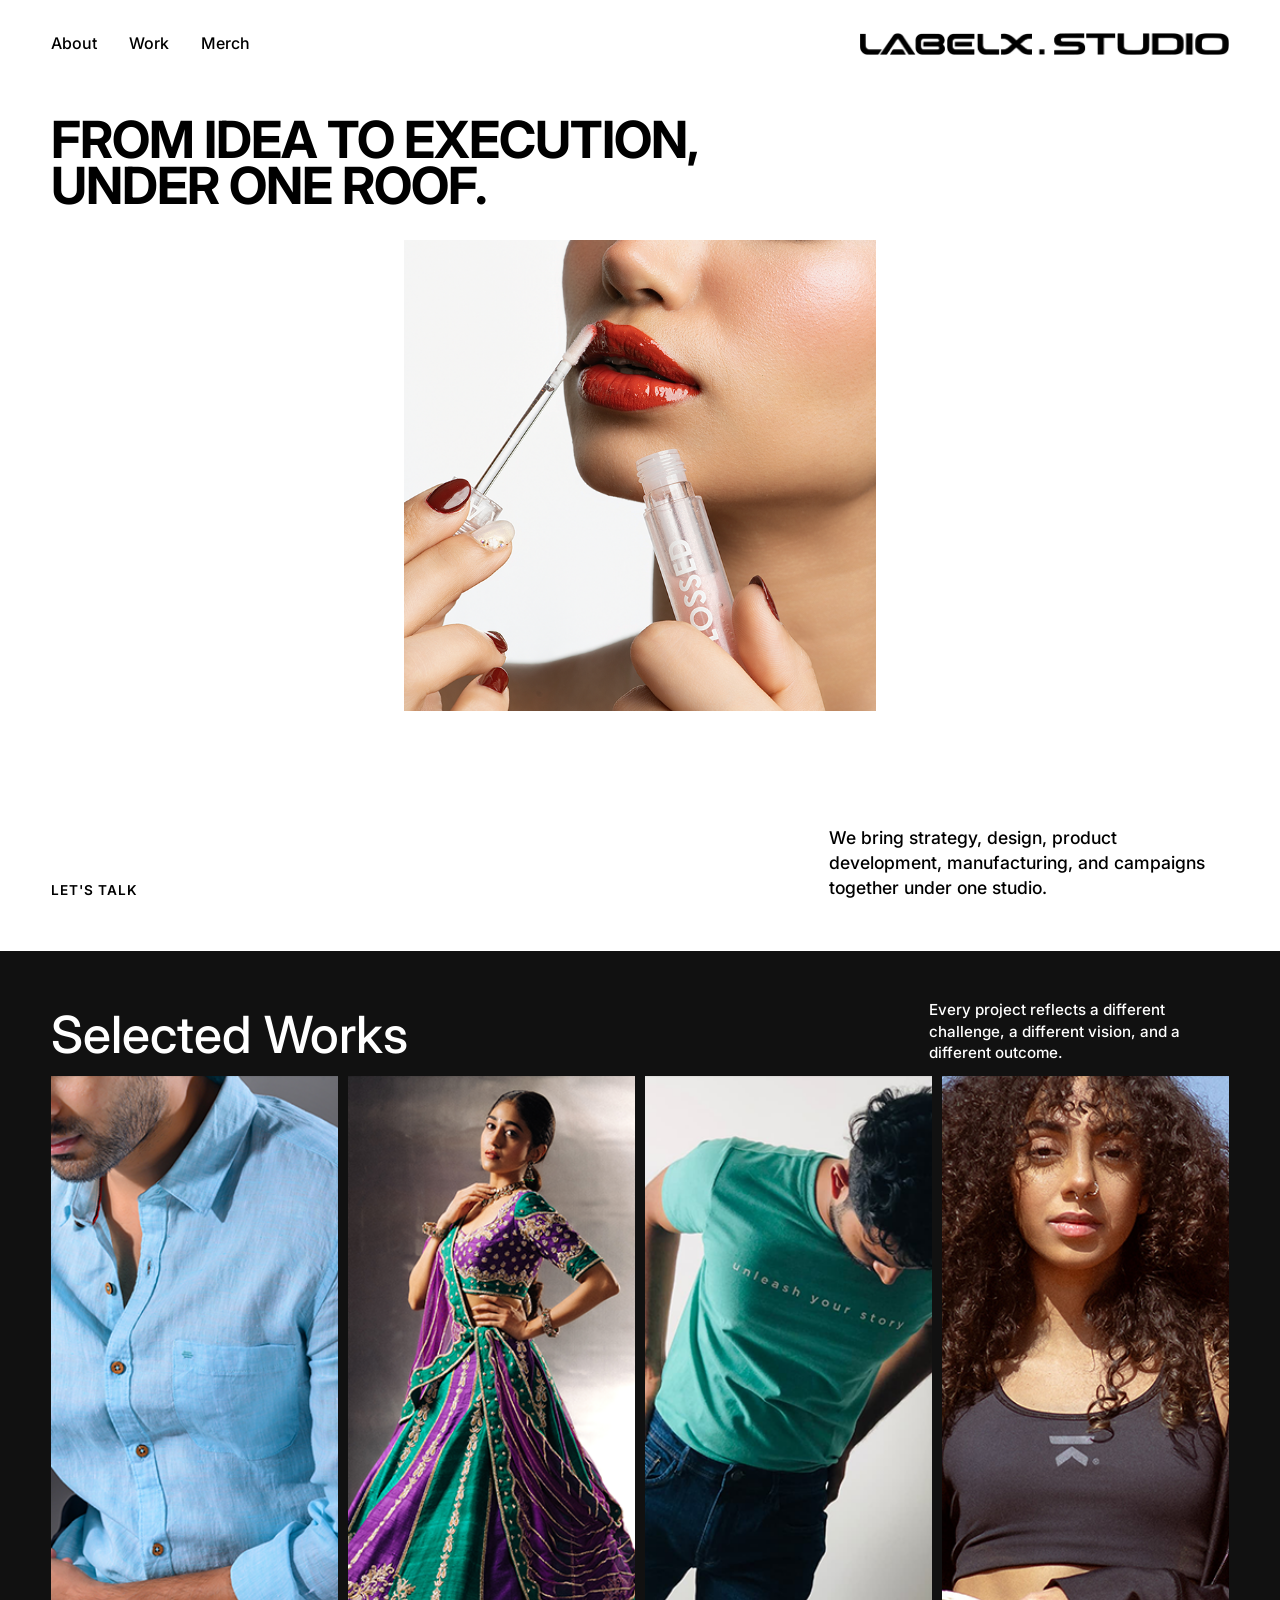
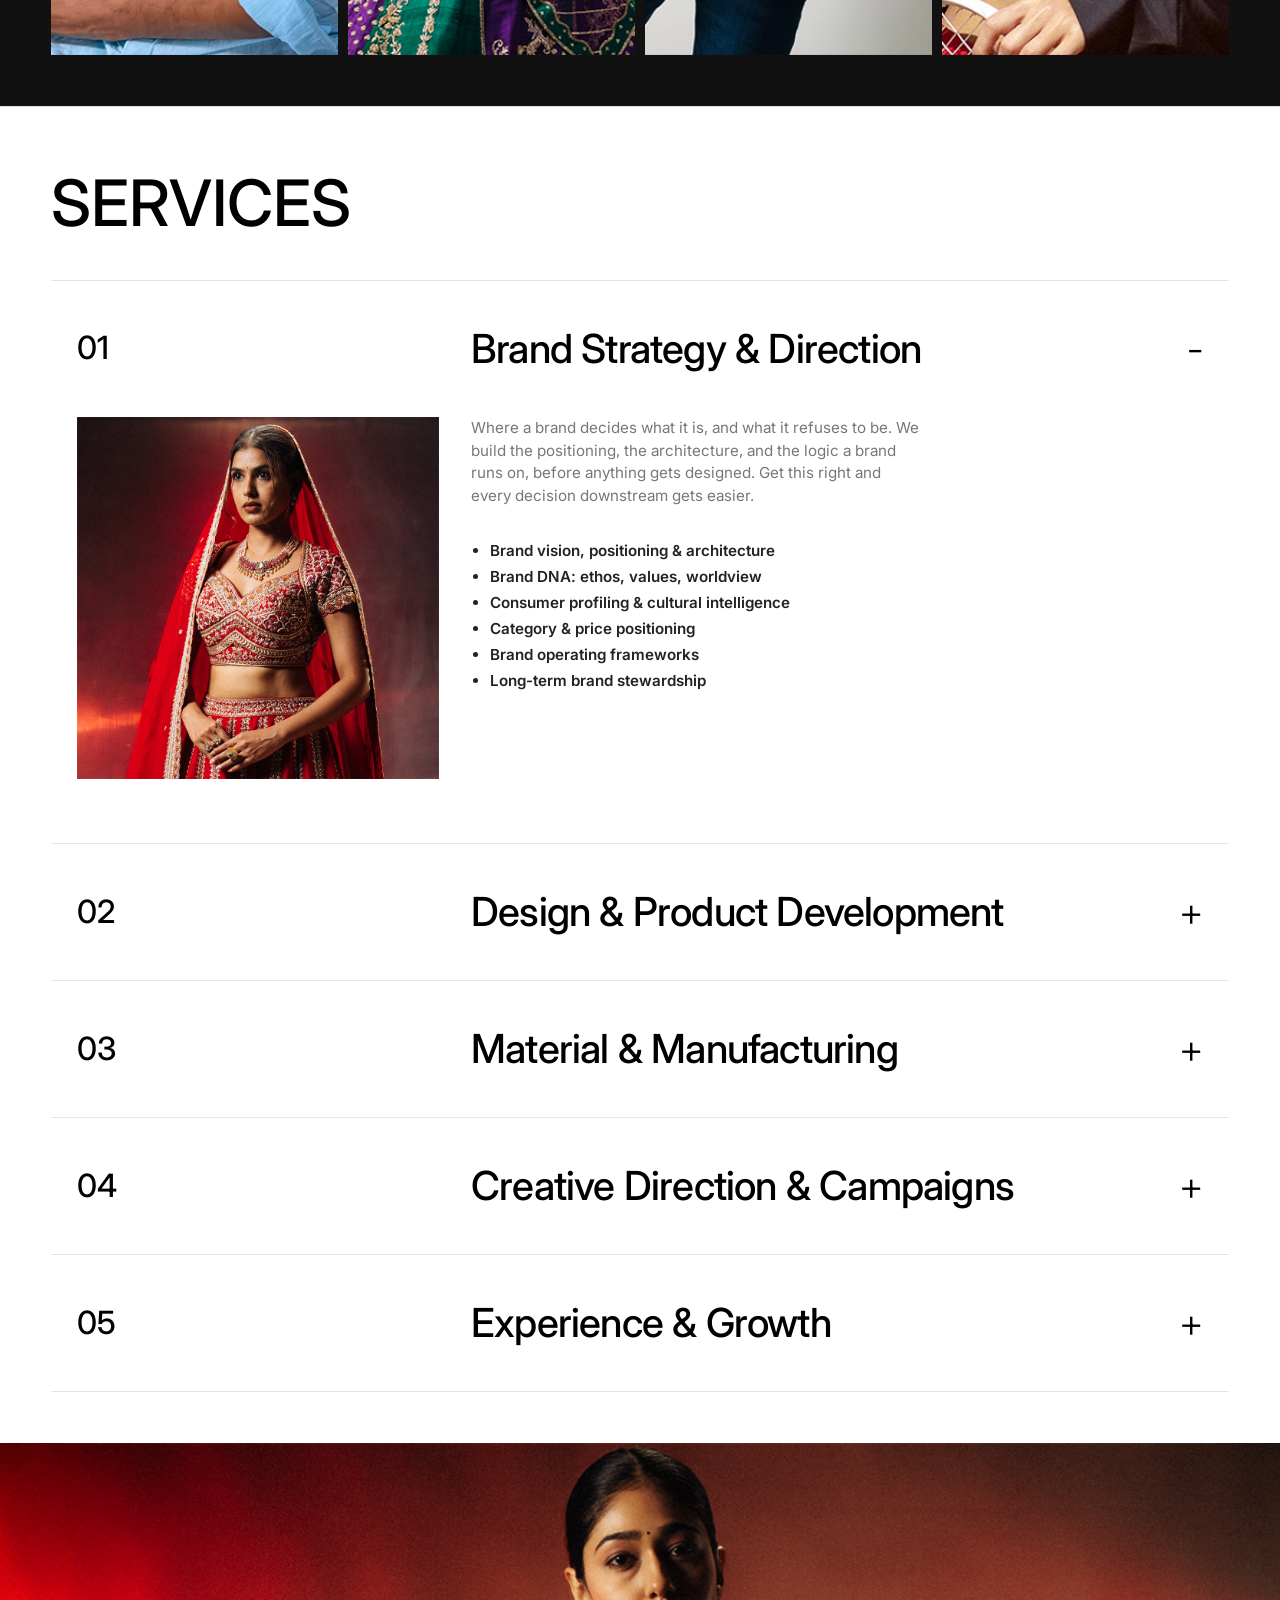
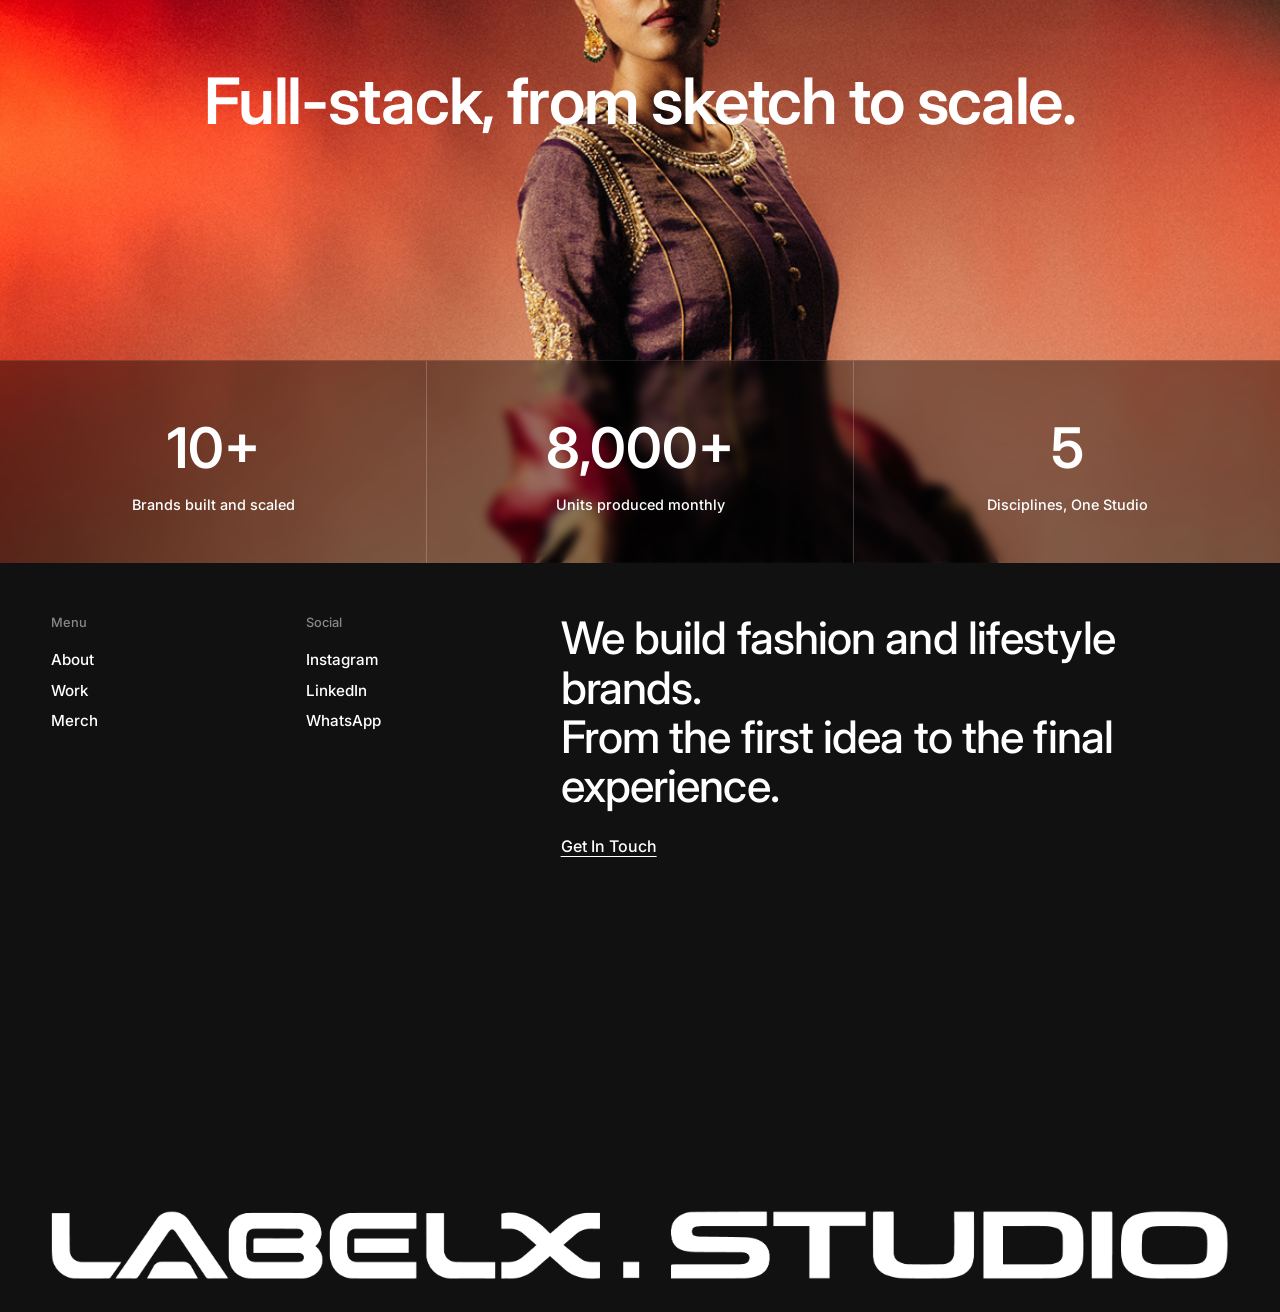
==== commit f76aa4c2: "Add merch landing page with lead capture form - merch.html: custom merch / branded apparel landing p" ====
--- a/index.html
+++ b/index.html
@@ -19,6 +19,7 @@
     <div class="nav-links">
       <a href="about.html">About</a>
       <a href="work.html">Work</a>
+      <a href="merch.html">Merch</a>
     </div>
     <div class="nav-logo">
       <a href="index.html">
@@ -261,6 +262,7 @@
         <ul>
           <li><a href="about.html">About</a></li>
           <li><a href="work.html">Work</a></li>
+          <li><a href="merch.html">Merch</a></li>
         </ul>
       </div>
       <div class="footer-social-col">
--- a/styles.css
+++ b/styles.css
@@ -1376,6 +1376,51 @@
   font-family: inherit;
   cursor: pointer;
   font-size: 1rem;
+  transition: opacity 0.2s ease;
+}
+
+.submit-btn:disabled {
+  opacity: 0.6;
+  cursor: not-allowed;
+}
+
+/* Form Status Messages */
+.form-status-msg {
+  display: none;
+  margin-top: 1.5rem;
+  padding: 1rem 1.25rem;
+  font-size: 0.95rem;
+  line-height: 1.5;
+  font-weight: 500;
+  border-radius: 2px;
+  animation: fadeInStatus 0.3s ease-in-out;
+}
+
+.form-status-msg.is-success {
+  display: block !important;
+  background-color: #f4fbf6;
+  color: #14532d;
+  border: 1px solid #bbf7d0;
+  border-left: 4px solid #16a34a;
+}
+
+.form-status-msg.is-error {
+  display: block !important;
+  background-color: #fef2f2;
+  color: #7f1d1d;
+  border: 1px solid #fecaca;
+  border-left: 4px solid #dc2626;
+}
+
+@keyframes fadeInStatus {
+  from {
+    opacity: 0;
+    transform: translateY(-4px);
+  }
+  to {
+    opacity: 1;
+    transform: translateY(0);
+  }
 }
 
 .apply-form-img {
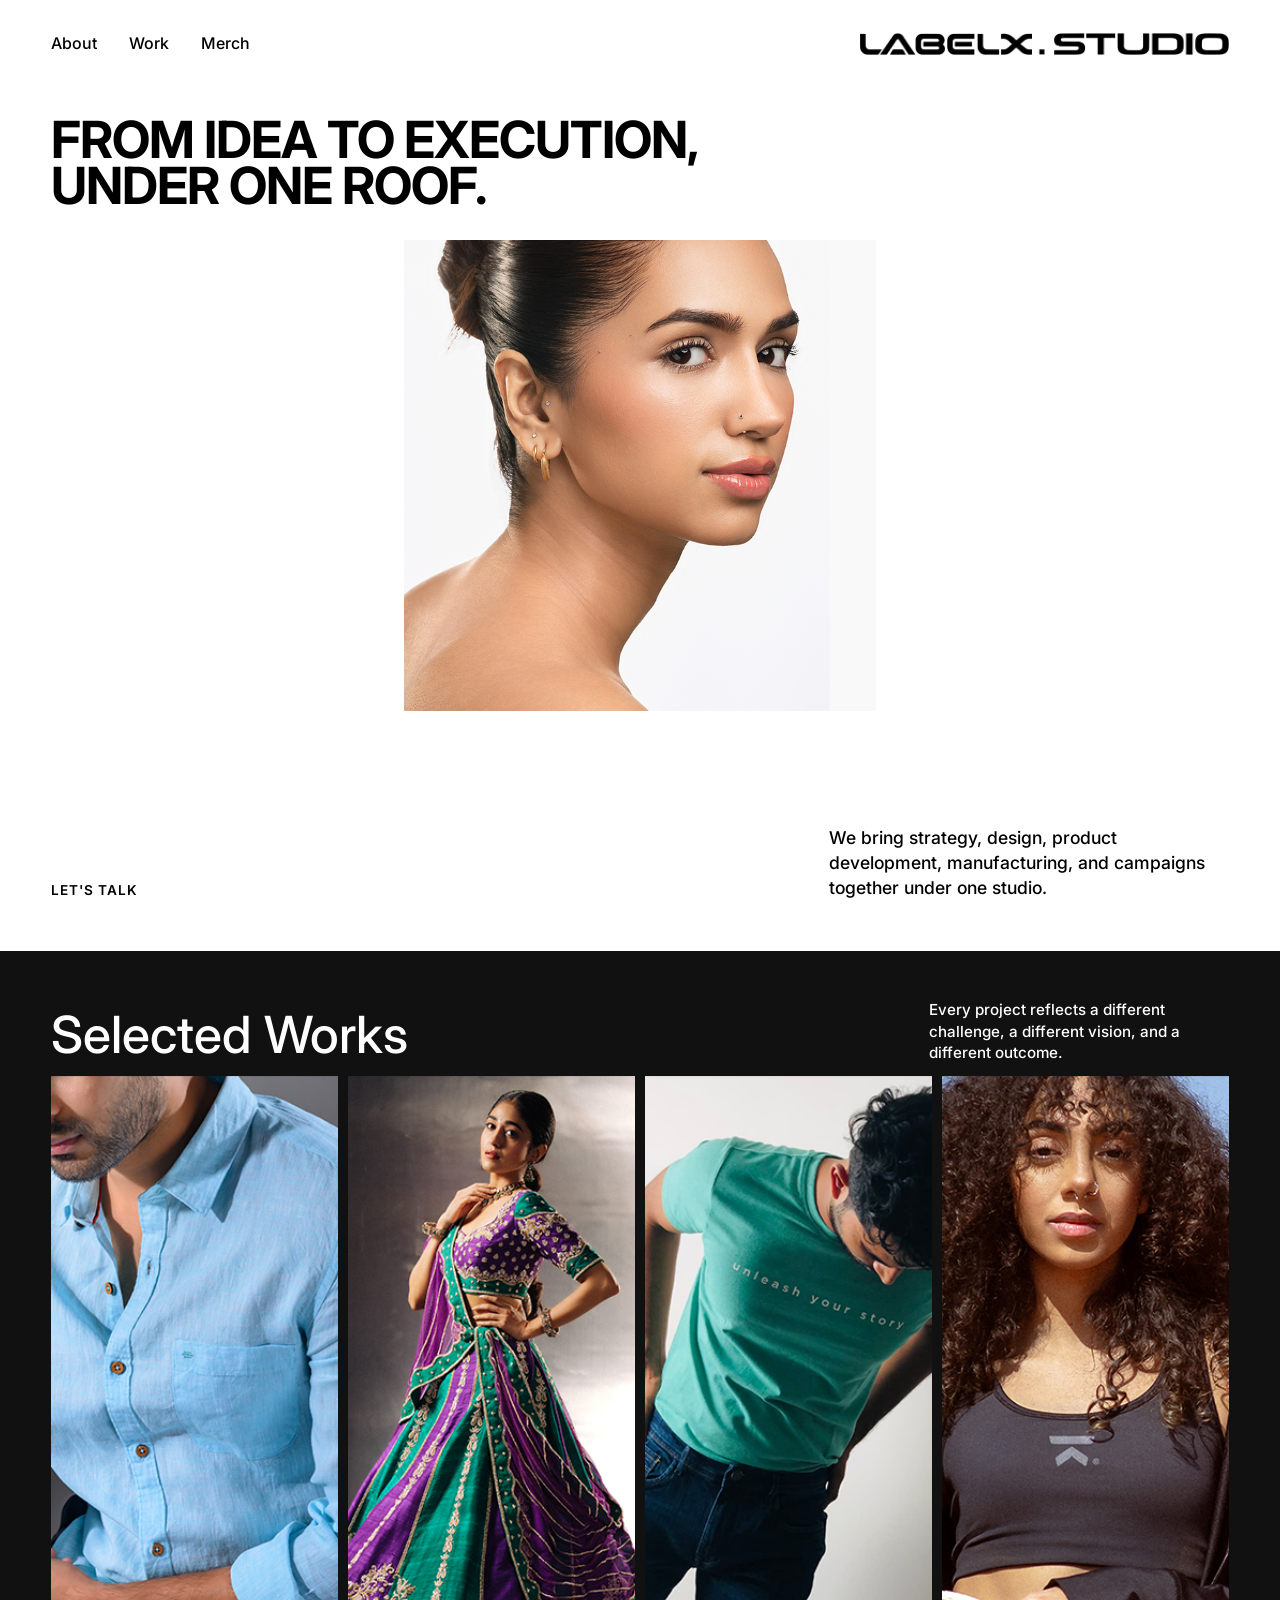
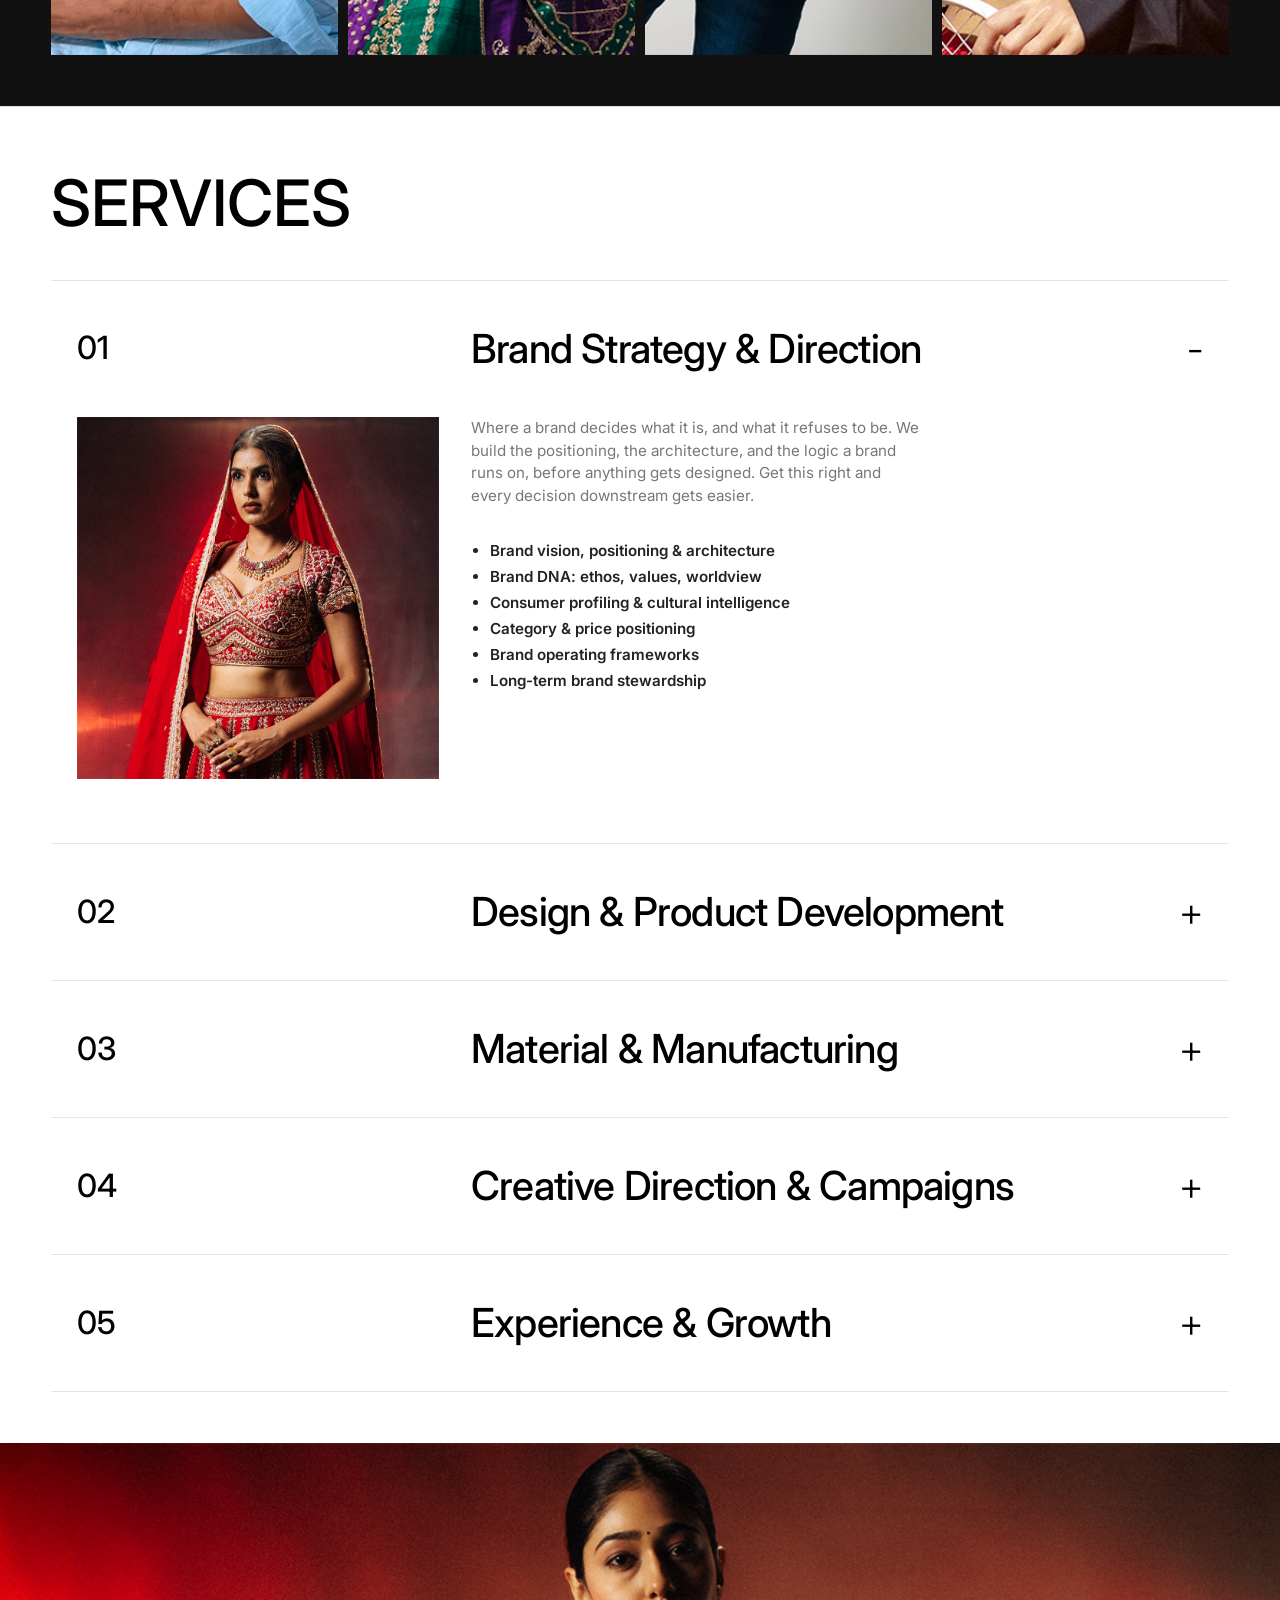
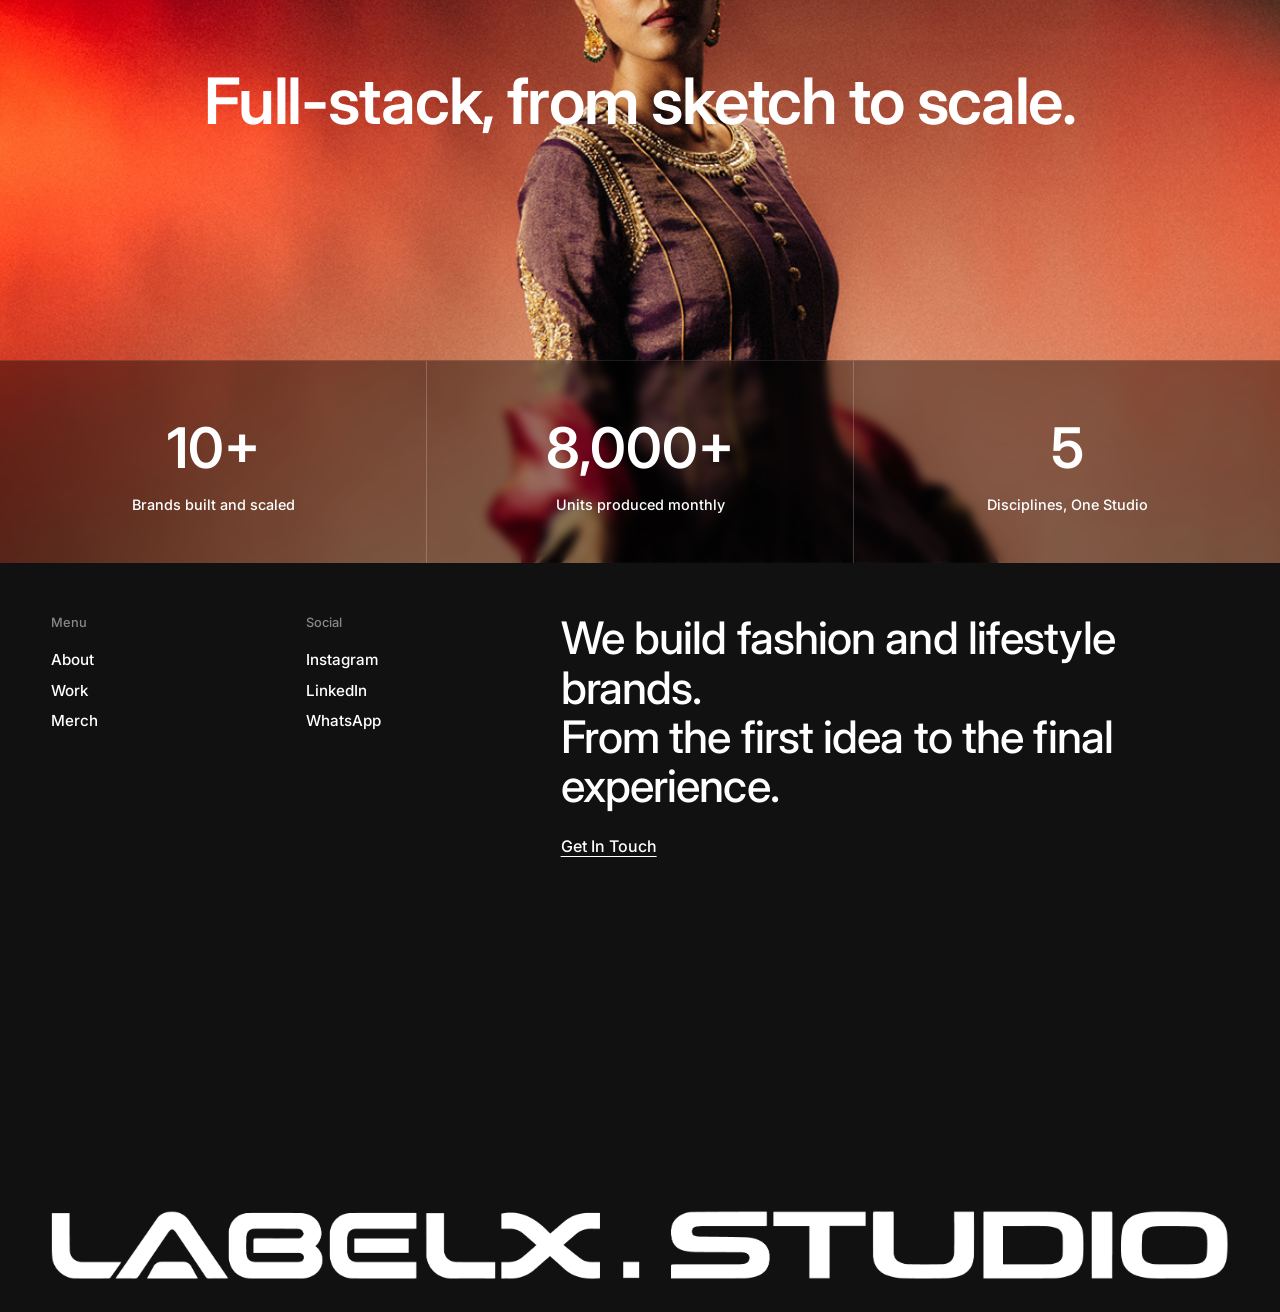
==== commit 0b4f0459: "Clean URLs, separate phone field and merch Instagram link - .htaccess: serve /page from page.html an" ====
--- a/index.html
+++ b/index.html
@@ -17,12 +17,12 @@
   <!-- Navigation -->
   <nav class="main-nav">
     <div class="nav-links">
-      <a href="about.html">About</a>
-      <a href="work.html">Work</a>
-      <a href="merch.html">Merch</a>
+      <a href="about">About</a>
+      <a href="work">Work</a>
+      <a href="merch">Merch</a>
     </div>
     <div class="nav-logo">
-      <a href="index.html">
+      <a href="/">
         <img src="assets/images/Logo_Top.png" alt="LabelX Studio" style="height: 22px; object-fit: contain;">
       </a>
     </div>
@@ -40,7 +40,7 @@
   </section>
 
   <div class="lets-talk-block">
-    <a href="contact.html" class="left" style="text-decoration: none; color: inherit; display: inline-block;">LET'S
+    <a href="contact" class="left" style="text-decoration: none; color: inherit; display: inline-block;">LET'S
       TALK</a>
     <div class="right">
       We bring strategy, design, product development, manufacturing, and campaigns together under one studio.
@@ -260,9 +260,9 @@
       <div class="footer-menu-col">
         <h4>Menu</h4>
         <ul>
-          <li><a href="about.html">About</a></li>
-          <li><a href="work.html">Work</a></li>
-          <li><a href="merch.html">Merch</a></li>
+          <li><a href="about">About</a></li>
+          <li><a href="work">Work</a></li>
+          <li><a href="merch">Merch</a></li>
         </ul>
       </div>
       <div class="footer-social-col">
@@ -275,7 +275,7 @@
       </div>
       <div class="footer-hero-col">
         <h2>We build fashion and lifestyle brands.<br>From the first idea to the final experience.</h2>
-        <a href="contact.html" class="get-in-touch">Get In Touch</a>
+        <a href="contact" class="get-in-touch">Get In Touch</a>
       </div>
     </div>
     <div class="footer-bottom-logo">
